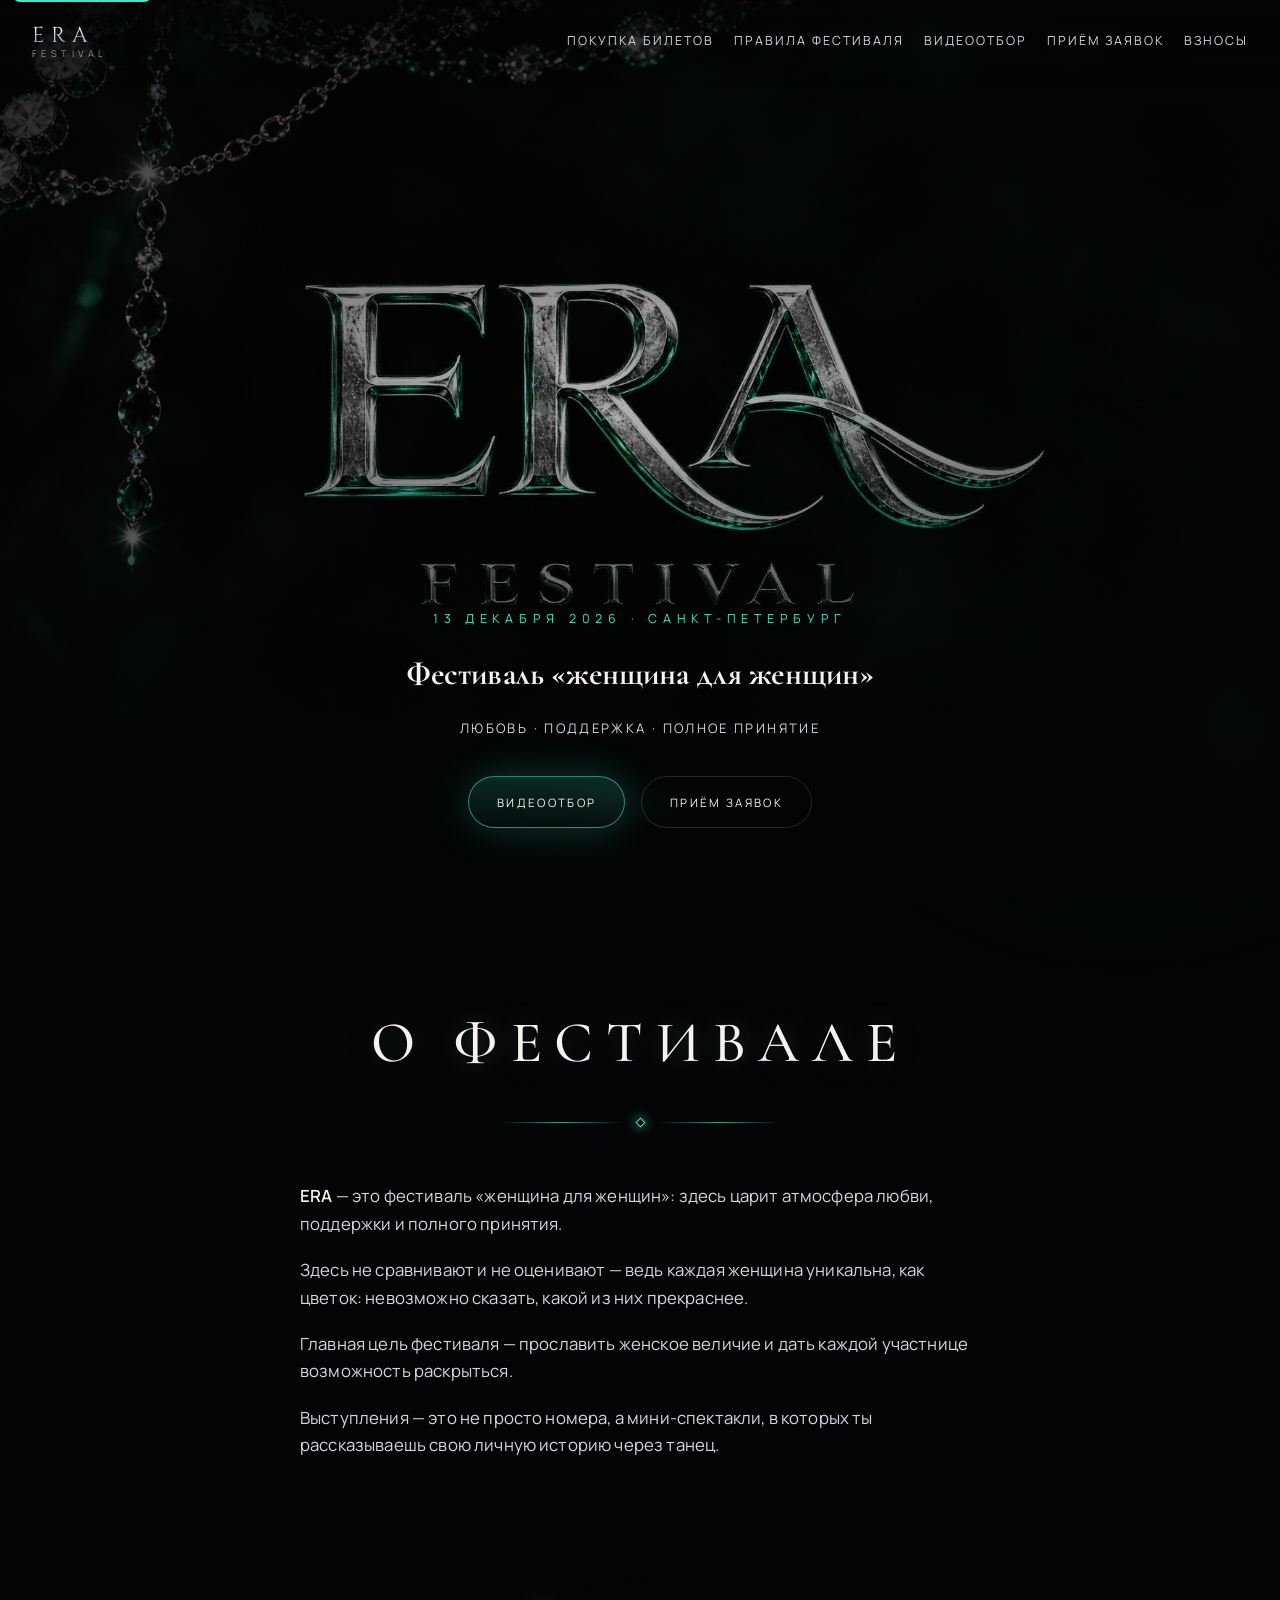
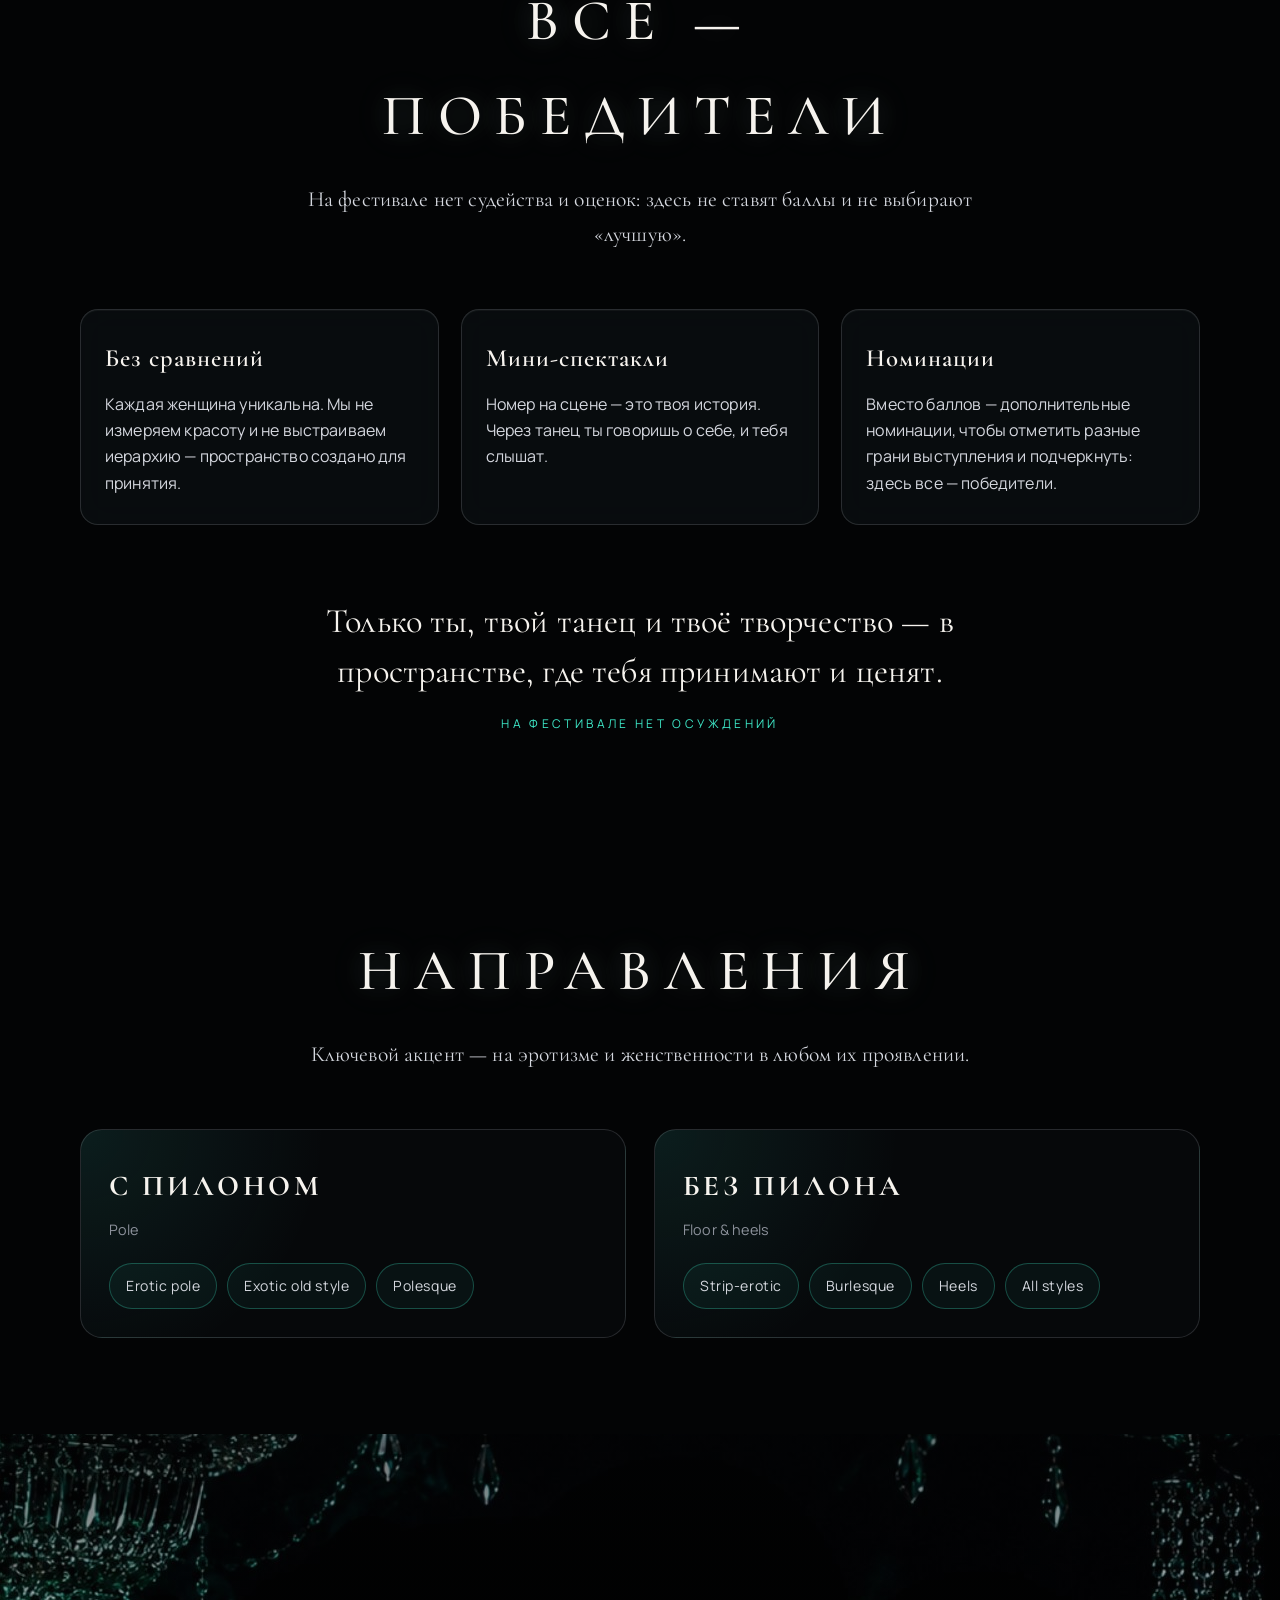
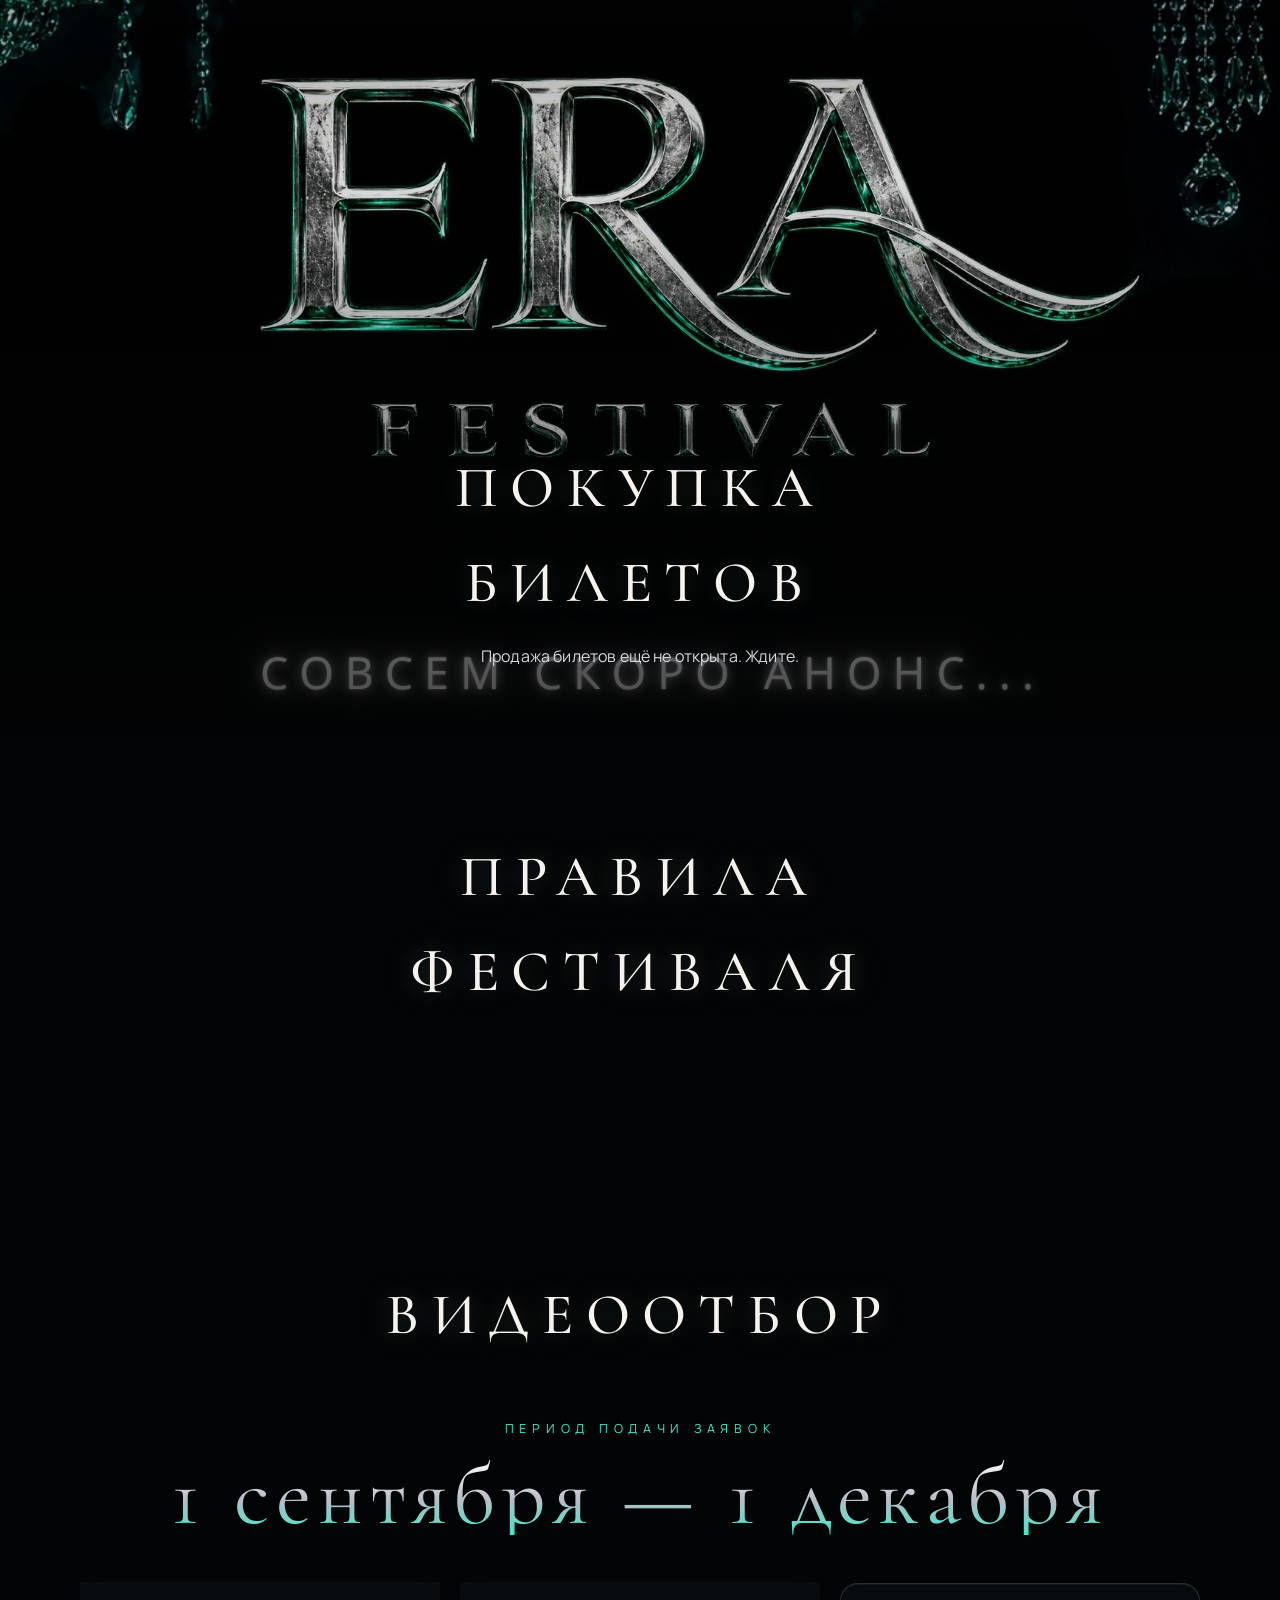
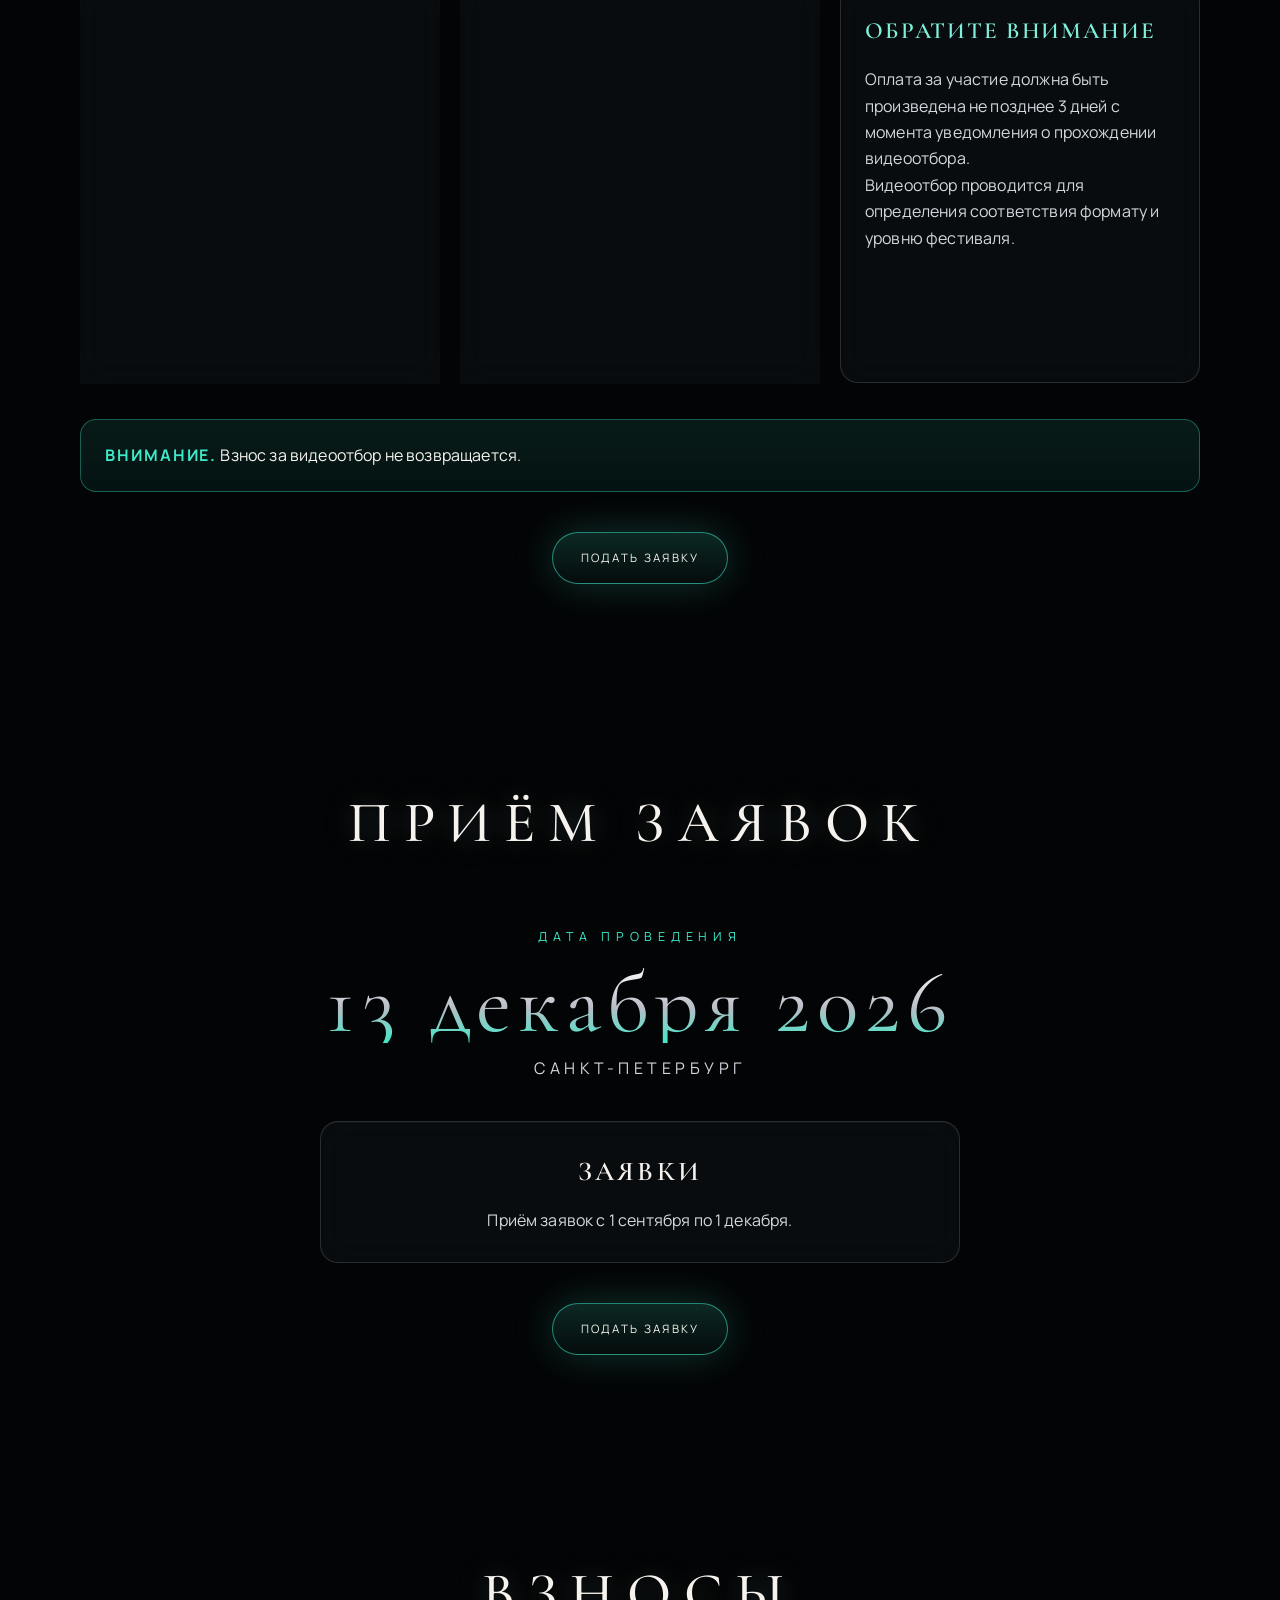
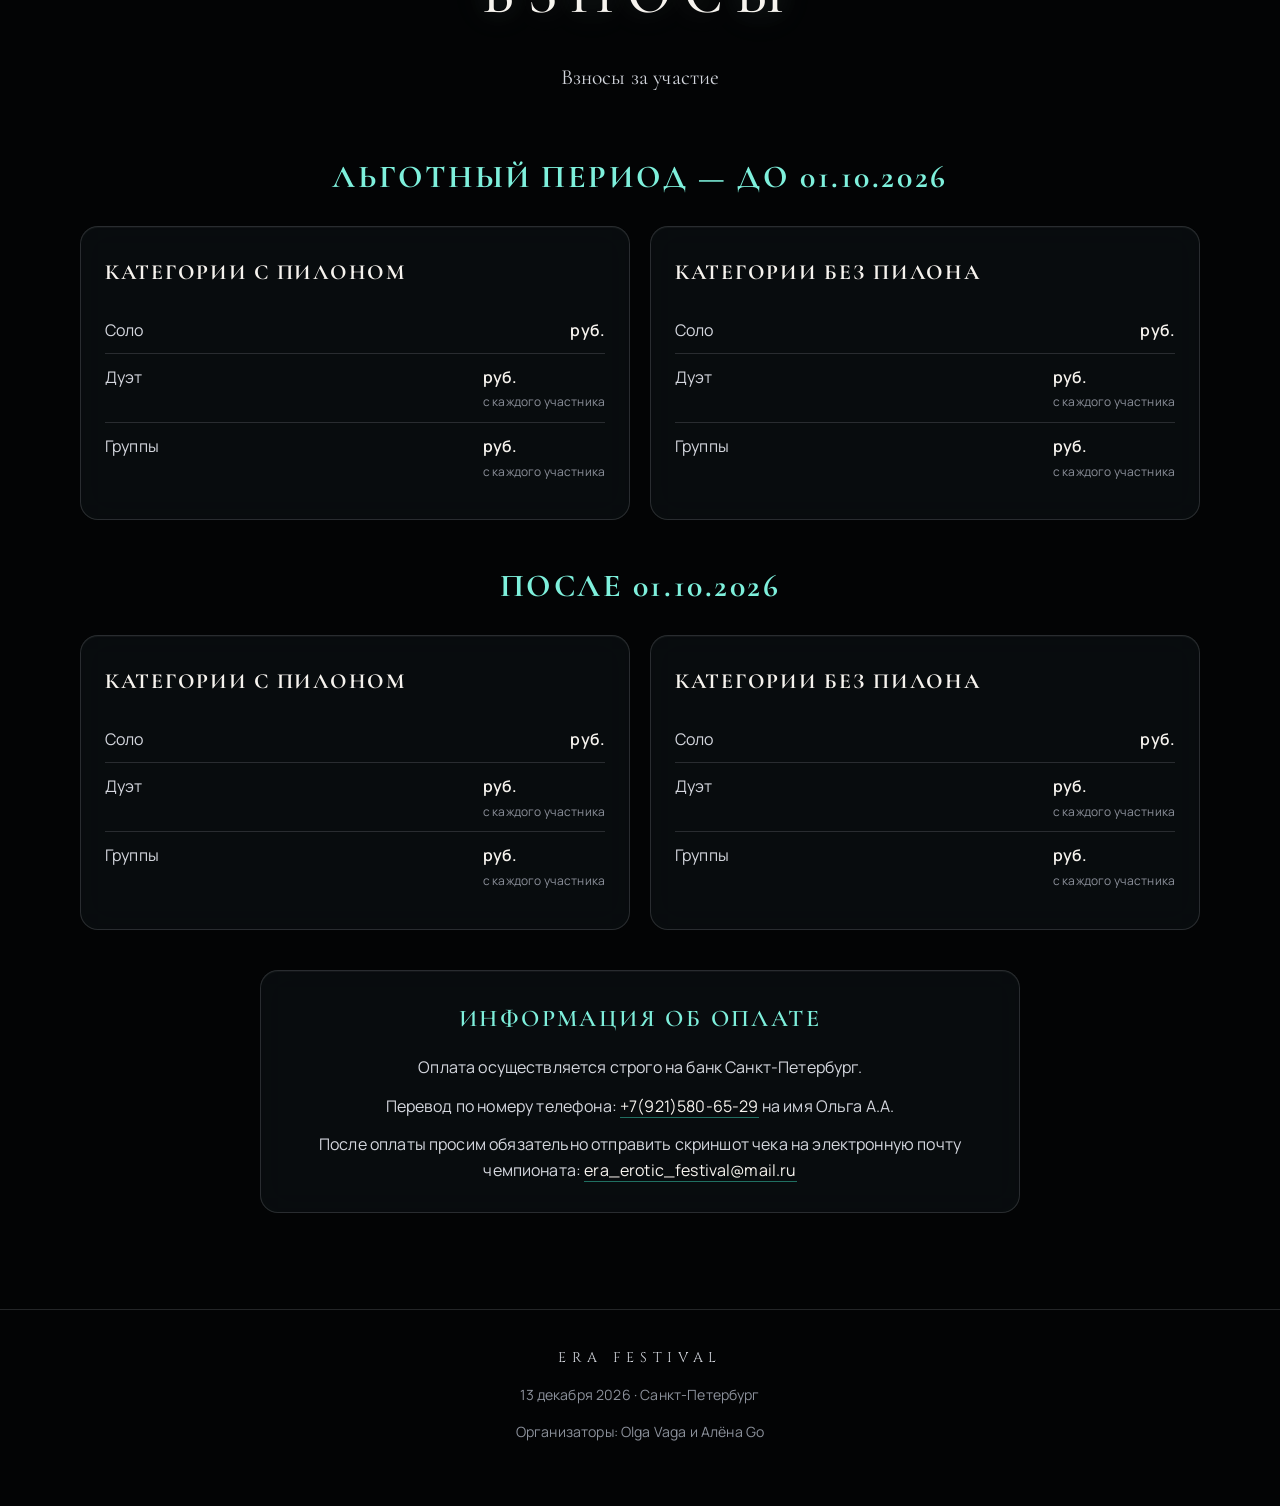
==== index.html @ f557b7a1 "initial commit" ====
<!DOCTYPE html>
<html lang="ru">
<head>
  <meta charset="UTF-8">
  <meta name="viewport" content="width=device-width, initial-scale=1.0">
  <title>ERA Festival — женщина для женщин</title>
  <meta name="description" content="ERA — фестиваль «женщина для женщин»: любовь, поддержка и полное принятие. Санкт-Петербург, 13 декабря 2026.">
  <link rel="icon" href="images/logo.jpg">
  <link rel="preconnect" href="https://fonts.googleapis.com">
  <link rel="preconnect" href="https://fonts.gstatic.com" crossorigin>
  <link href="https://fonts.googleapis.com/css2?family=Cinzel:wght@500;700&family=Cormorant+Garamond:wght@500;600&family=Manrope:wght@400;500;600&display=swap" rel="stylesheet">
  <link rel="stylesheet" href="css/style.css">
</head>
<body>
  <a class="skip-link" href="#content">К содержанию</a>
  <div class="grain" aria-hidden="true"></div>
  <div class="glow-orbs" aria-hidden="true"></div>

  <header class="site-header">
    <a class="logo" href="#top" aria-label="ERA Festival — на главную">
      <span class="logo-era">ERA</span>
      <span class="logo-fest">Festival</span>
    </a>
    <button class="nav-toggle" type="button" aria-expanded="false" aria-label="Открыть меню">
      <span></span>
    </button>
    <nav class="nav" aria-label="Основное меню">
      <a href="#tickets">Покупка билетов</a>
      <a href="#rules">Правила фестиваля</a>
      <a href="#video">Видеоотбор</a>
      <a href="#apply">Приём заявок</a>
      <a href="#fees">Взносы</a>
    </nav>
  </header>

  <main id="content">
    <section class="hero" id="top">
      <div class="hero-media">
        <img src="images/logo-3.jpg" alt="ERA Festival">
      </div>
      <div class="hero-shade"></div>
      <div class="hero-content">
        <p class="kicker reveal">13 декабря 2026 · Санкт-Петербург</p>
        <h1 class="hero-lead reveal delay-1">Фестиваль «женщина для женщин»</h1>
        <p class="hero-meta reveal delay-2">любовь · поддержка · полное принятие</p>
        <div class="hero-actions reveal delay-2">
          <a class="btn" href="#video">Видеоотбор</a>
          <a class="btn btn-ghost" href="#apply">Приём заявок</a>
        </div>
      </div>
    </section>

    <section class="section">
      <div class="wrap">
        <div class="section-head">
          <h2 class="section-title">О фестивале</h2>
          <div class="ornament" aria-hidden="true"><i></i></div>
        </div>
        <div class="prose centered">
          <p><strong>ERA</strong> — это фестиваль «женщина для женщин»: здесь царит атмосфера любви, поддержки и полного принятия.</p>
          <p>Здесь не сравнивают и не оценивают — ведь каждая женщина уникальна, как цветок: невозможно сказать, какой из них прекраснее.</p>
          <p>Главная цель фестиваля — прославить женское величие и дать каждой участнице возможность раскрыться.</p>
          <p>Выступления — это не просто номера, а мини-спектакли, в которых ты рассказываешь свою личную историю через танец.</p>
        </div>
      </div>
    </section>

    <section class="section tight">
      <div class="wrap">
        <div class="section-head">
          <h2 class="section-title">Все — победители</h2>
          <p class="lede">На фестивале нет судейства и оценок: здесь не ставят баллы и не выбирают «лучшую».</p>
        </div>
        <div class="principles">
          <article class="card">
            <h3>Без сравнений</h3>
            <p>Каждая женщина уникальна. Мы не измеряем красоту и не выстраиваем иерархию — пространство создано для принятия.</p>
          </article>
          <article class="card">
            <h3>Мини-спектакли</h3>
            <p>Номер на сцене — это твоя история. Через танец ты говоришь о себе, и тебя слышат.</p>
          </article>
          <article class="card">
            <h3>Номинации</h3>
            <p>Вместо баллов — дополнительные номинации, чтобы отметить разные грани выступления и подчеркнуть: здесь все — победители.</p>
          </article>
        </div>
        <blockquote class="quote">
          Только ты, твой танец и твоё творчество — в пространстве, где тебя принимают и ценят.
          <span>На фестивале нет осуждений</span>
        </blockquote>
      </div>
    </section>

    <section class="section">
      <div class="wrap">
        <div class="section-head">
          <h2 class="section-title">Направления</h2>
          <p class="lede">Ключевой акцент — на эротизме и женственности в любом их проявлении.</p>
        </div>
        <div class="directions">
          <div class="dir-col">
            <h3>С пилоном</h3>
            <p class="hint">Pole</p>
            <div class="chips">
              <span class="chip">Erotic pole</span>
              <span class="chip">Exotic old style</span>
              <span class="chip">Polesque</span>
            </div>
          </div>
          <div class="dir-col">
            <h3>Без пилона</h3>
            <p class="hint">Floor &amp; heels</p>
            <div class="chips">
              <span class="chip">Strip-erotic</span>
              <span class="chip">Burlesque</span>
              <span class="chip">Heels</span>
              <span class="chip">All styles</span>
            </div>
          </div>
        </div>
      </div>
    </section>

    <section class="tickets-screen page-block" id="tickets">
      <div class="tickets-screen__media">
        <img src="images/announce.jpg" alt="Совсем скоро анонс ERA Festival">
      </div>
      <div class="tickets-screen__shade"></div>
      <div class="tickets-screen__content">
        <h2 class="section-title">Покупка билетов</h2>
        <p>Продажа билетов ещё не открыта. Ждите.</p>
      </div>
    </section>

    <section class="section page-block" id="rules">
      <div class="wrap">
        <div class="section-head">
          <h2 class="section-title">Правила фестиваля</h2>
        </div>
      </div>
    </section>

    <section class="section page-block" id="video">
      <div class="wrap">
        <div class="section-head">
          <h2 class="section-title">Видеоотбор</h2>
        </div>

        <div class="event-date spaced">
          <p class="kicker">Период подачи заявок</p>
          <p class="day period">1 сентября — 1 декабря</p>
        </div>

        <div class="info-grid">
          <article class="card info-card">
            <h3>Оплата</h3>
            <div class="pay-line"><span>Участие в видеоотборе</span><b>2000 ₽</b></div>
            <div class="pay-line"><span>Телефон</span><b><a href="tel:+79215806529">+7(921)580-65-29</a></b></div>
            <p class="stack-gap">Банковские реквизиты: <br/> Банк Санкт-Петербург <br/> Система быстрых платежей на имя: Ольга А.А.</p>
          </article>

          <article class="card info-card">
            <h3>Требования к видео</h3>
            <ul>
              <li>Продолжительность не менее 1 минуты</li>
              <li>Видео может быть профессиональным или снятым в студии во время тренировки, хорошего качества (не размытое)</li>
              <li>Видео снято не более 6 месяцев назад</li>
              <li>Результаты видеоотбора будут сообщены в течение 7 дней</li>
            </ul>
          </article>

          <article class="card info-card">
            <h3>Обратите внимание</h3>
            <p>Оплата за участие должна быть произведена не позднее 3 дней с момента уведомления о прохождении видеоотбора.</p>
            <p class="stack-gap">Видеоотбор проводится для определения соответствия формату и уровню фестиваля.</p>
          </article>
        </div>

        <div class="alert">
          <strong>Внимание.</strong>
          Взнос за видеоотбор не возвращается.
        </div>

        <div class="cta-row">
          <button
            class="btn"
            type="button"
            data-soon
            data-soon-title="Подать заявку"
            data-soon-text="Форма заявки на видеоотбор появится позже. Следите за анонсом."
          >
            Подать заявку
          </button>
        </div>
      </div>
    </section>

    <section class="section page-block" id="apply">
      <div class="wrap">
        <div class="section-head">
          <h2 class="section-title">Приём заявок</h2>
        </div>

        <div class="event-date">
          <p class="kicker">Дата проведения</p>
          <p class="day">13 декабря 2026</p>
          <p class="place">Санкт-Петербург</p>
        </div>

        <article class="card apply-card">
          <h3>Заявки</h3>
          <p>Приём заявок с 1 сентября по 1 декабря.</p>
        </article>

        <div class="cta-row">
          <button
            class="btn"
            type="button"
            data-soon
            data-soon-title="Подать заявку"
            data-soon-text="Форма заявки появится позже. Следите за анонсом."
          >
            Подать заявку
          </button>
        </div>
      </div>
    </section>

    <section class="section page-block" id="fees">
      <div class="wrap">
        <div class="section-head">
          <h2 class="section-title">Взносы</h2>
          <p class="lede">Взносы за участие</p>
        </div>

        <div class="fee-period">
          <h3>Льготный период — до 01.10.2026</h3>
          <div class="fees-grid">
            <article class="card">
              <h4>Категории с пилоном</h4>
              <div class="pay-line"><span>Соло</span><b>руб.</b></div>
              <div class="pay-line"><span>Дуэт</span><b>руб. <span>с каждого участника</span></b></div>
              <div class="pay-line"><span>Группы</span><b>руб. <span>с каждого участника</span></b></div>
            </article>
            <article class="card">
              <h4>Категории без пилона</h4>
              <div class="pay-line"><span>Соло</span><b>руб.</b></div>
              <div class="pay-line"><span>Дуэт</span><b>руб. <span>с каждого участника</span></b></div>
              <div class="pay-line"><span>Группы</span><b>руб. <span>с каждого участника</span></b></div>
            </article>
          </div>
        </div>

        <div class="fee-period">
          <h3>После 01.10.2026</h3>
          <div class="fees-grid">
            <article class="card">
              <h4>Категории с пилоном</h4>
              <div class="pay-line"><span>Соло</span><b>руб.</b></div>
              <div class="pay-line"><span>Дуэт</span><b>руб. <span>с каждого участника</span></b></div>
              <div class="pay-line"><span>Группы</span><b>руб. <span>с каждого участника</span></b></div>
            </article>
            <article class="card">
              <h4>Категории без пилона</h4>
              <div class="pay-line"><span>Соло</span><b>руб.</b></div>
              <div class="pay-line"><span>Дуэт</span><b>руб. <span>с каждого участника</span></b></div>
              <div class="pay-line"><span>Группы</span><b>руб. <span>с каждого участника</span></b></div>
            </article>
          </div>
        </div>

        <article class="card pay-info">
          <h3>Информация об оплате</h3>
          <p>Оплата осуществляется строго на банк Санкт-Петербург.</p>
          <p>Перевод по номеру телефона: <a href="tel:+79215806529">+7(921)580-65-29</a> на имя Ольга А.А.</p>
          <p>После оплаты просим обязательно отправить скриншот чека на электронную почту чемпионата: <a href="mailto:era_erotic_festival@mail.ru">era_erotic_festival@mail.ru</a></p>
        </article>
      </div>
    </section>

  <footer class="site-footer">
    <div class="brand">ERA FESTIVAL</div>
    <p>13 декабря 2026 · Санкт-Петербург</p>
    <p>Организаторы: Olga Vaga и Алёна Go</p>
  </footer>

  <script src="js/main.js"></script>
</body>
</html>
---- css/style.css ----
:root {
  --bg: #030405;
  --bg-2: #080a0c;
  --bg-card: rgba(12, 16, 18, 0.72);
  --silver: #d4d7de;
  --silver-dim: #8c919b;
  --white: #f6f3ee;
  --teal: #3ee8c8;
  --teal-soft: #7ef0dc;
  --teal-2: #1aa89a;
  --teal-deep: #052e2c;
  --line: rgba(212, 215, 222, 0.16);
  --glow: 0 0 42px rgba(62, 232, 200, 0.22);
  --font-era: "Cinzel", serif;
  --font-display: "Cormorant Garamond", serif;
  --font-ui: "Manrope", sans-serif;
  --header-h: 84px;
  --radius: 18px;
}

*,
*::before,
*::after {
  box-sizing: border-box;
}

html {
  scroll-behavior: smooth;
  color-scheme: dark;
  scroll-padding-top: calc(var(--header-h) + 12px);
}

html,
body {
  margin: 0;
  min-height: 100%;
  background: var(--bg);
  color: var(--white);
  font-family: var(--font-ui);
  font-size: 16px;
  line-height: 1.65;
  letter-spacing: 0.01em;
}

body {
  overflow-x: hidden;
}

img,
video {
  max-width: 100%;
  display: block;
}

a {
  color: inherit;
  text-decoration: none;
}

button,
.btn {
  font-family: inherit;
}

.skip-link {
  position: absolute;
  left: 12px;
  top: -40px;
  z-index: 100;
  background: var(--teal);
  color: #041210;
  padding: 8px 14px;
  border-radius: 8px;
}

.skip-link:focus {
  top: 12px;
}

.grain,
.glow-orbs {
  pointer-events: none;
  position: fixed;
  inset: 0;
  z-index: 0;
}

.grain {
  opacity: 0.09;
  background-image: url("data:image/svg+xml,%3Csvg xmlns='http://www.w3.org/2000/svg' width='180' height='180'%3E%3Cfilter id='n'%3E%3CfeTurbulence type='fractalNoise' baseFrequency='.85' numOctaves='4' stitchTiles='stitch'/%3E%3C/filter%3E%3Crect width='180' height='180' filter='url(%23n)' opacity='.9'/%3E%3C/svg%3E");
}

.glow-orbs::before,
.glow-orbs::after {
  content: "";
  position: absolute;
  border-radius: 50%;
  filter: blur(80px);
}

.glow-orbs::before {
  width: 42vw;
  height: 42vw;
  top: -10%;
  left: -8%;
  background: rgba(26, 168, 154, 0.16);
}

.glow-orbs::after {
  width: 36vw;
  height: 36vw;
  right: -6%;
  bottom: 8%;
  background: rgba(62, 232, 200, 0.1);
}

.site-header,
main,
.site-footer {
  position: relative;
  z-index: 1;
}

.site-header {
  position: fixed;
  top: 0;
  left: 0;
  right: 0;
  height: var(--header-h);
  display: flex;
  align-items: center;
  justify-content: space-between;
  gap: 24px;
  padding: 0 32px;
  z-index: 20;
  transition: background 0.35s ease, border-color 0.35s ease, backdrop-filter 0.35s ease;
  border-bottom: 1px solid transparent;
  background: linear-gradient(180deg, rgba(3, 4, 5, 0.72), rgba(3, 4, 5, 0));
}

.site-header.is-scrolled {
  background: rgba(3, 4, 5, 0.78);
  backdrop-filter: blur(18px);
  border-bottom-color: var(--line);
}

.logo {
  display: flex;
  flex-direction: column;
  justify-content: center;
  gap: 2px;
  flex-shrink: 0;
  line-height: 1;
}

.logo-era {
  font-family: var(--font-era);
  font-size: 1.35rem;
  letter-spacing: 0.32em;
  background: linear-gradient(180deg, #f5f6f8 18%, #b7bcc4 52%, #3ee8c8 100%);
  -webkit-background-clip: text;
  background-clip: text;
  color: transparent;
}

.logo-fest {
  font-size: 0.58rem;
  letter-spacing: 0.48em;
  text-transform: uppercase;
  color: var(--silver-dim);
}

:focus-visible {
  outline: 1px solid var(--teal);
  outline-offset: 3px;
}

.nav {
  display: flex;
  align-items: center;
  gap: 8px 20px;
}

.nav a {
  position: relative;
  font-size: 0.78rem;
  letter-spacing: 0.16em;
  text-transform: uppercase;
  color: var(--silver);
  padding: 8px 0;
  transition: color 0.2s ease;
}

.nav a::after {
  content: "";
  position: absolute;
  left: 0;
  bottom: 0;
  width: 100%;
  height: 1px;
  background: linear-gradient(90deg, transparent, var(--teal), transparent);
  transform: scaleX(0);
  transition: transform 0.25s ease;
}

.nav a:hover,
.nav a.is-active {
  color: var(--white);
}

.nav a:hover::after,
.nav a.is-active::after {
  transform: scaleX(1);
}

.nav-toggle {
  display: none;
  width: 44px;
  height: 44px;
  border: 1px solid var(--line);
  background: transparent;
  color: var(--white);
  border-radius: 10px;
  cursor: pointer;
}

.nav-toggle span,
.nav-toggle span::before,
.nav-toggle span::after {
  display: block;
  width: 18px;
  height: 1.5px;
  background: var(--silver);
  position: relative;
  margin: 0 auto;
}

.nav-toggle span::before,
.nav-toggle span::after {
  content: "";
  position: absolute;
  left: 0;
}

.nav-toggle span::before {
  top: -6px;
}

.nav-toggle span::after {
  top: 6px;
}

.hero {
  min-height: 100vh;
  display: grid;
  align-items: end;
  justify-items: center;
  padding: calc(var(--header-h) + 32px) 24px 72px;
  position: relative;
  overflow: hidden;
}

.hero-media,
.hero-media video,
.hero-media img {
  position: absolute;
  inset: 0;
  width: 100%;
  height: 100%;
  object-fit: cover;
}

.hero-media video {
  transform: scale(1.06);
}

.hero-shade {
  position: absolute;
  inset: 0;
  background:
    radial-gradient(ellipse at center, rgba(3, 4, 5, 0.12) 0%, rgba(3, 4, 5, 0.45) 58%, rgba(3, 4, 5, 0.88) 100%),
    linear-gradient(180deg, rgba(3, 4, 5, 0.4) 0%, rgba(3, 4, 5, 0.12) 42%, rgba(3, 4, 5, 0.9) 100%);
}

.hero-content {
  position: relative;
  text-align: center;
  max-width: 920px;
}

.kicker {
  font-size: 0.78rem;
  letter-spacing: 0.46em;
  text-transform: uppercase;
  color: var(--teal);
  margin-bottom: 18px;
}

.era-title {
  font-family: var(--font-era);
  font-weight: 700;
  font-size: clamp(4.6rem, 14vw, 9.5rem);
  line-height: 0.86;
  letter-spacing: 0.12em;
  margin: 0;
  background: linear-gradient(180deg, #f7f8fa 10%, #b7bcc4 48%, #3ee8c8 100%);
  -webkit-background-clip: text;
  background-clip: text;
  color: transparent;
  filter: drop-shadow(0 10px 28px rgba(62, 232, 200, 0.2));
}

.era-sub {
  font-family: var(--font-era);
  letter-spacing: 0.72em;
  font-size: clamp(0.85rem, 2vw, 1.15rem);
  margin: 10px 0 28px;
  color: var(--silver);
}

.hero-lead {
  font-family: var(--font-display);
  font-size: clamp(1.35rem, 3vw, 2rem);
  color: var(--white);
  margin: 0 0 18px;
}

.hero-meta {
  color: var(--silver);
  letter-spacing: 0.18em;
  text-transform: uppercase;
  font-size: 0.82rem;
  margin-bottom: 36px;
}

.hero-actions {
  display: flex;
  justify-content: center;
  gap: 16px;
  flex-wrap: wrap;
}

.btn {
  display: inline-flex;
  align-items: center;
  justify-content: center;
  min-height: 52px;
  padding: 0 28px;
  border-radius: 999px;
  border: 1px solid rgba(62, 232, 200, 0.55);
  background: linear-gradient(180deg, rgba(62, 232, 200, 0.16), rgba(62, 232, 200, 0.04));
  color: var(--white);
  letter-spacing: 0.2em;
  text-transform: uppercase;
  font-size: 0.72rem;
  cursor: pointer;
  transition: transform 0.2s ease, box-shadow 0.2s ease, background 0.2s ease;
  box-shadow: var(--glow);
}

.btn:hover {
  transform: translateY(-2px);
  background: linear-gradient(180deg, rgba(62, 232, 200, 0.28), rgba(62, 232, 200, 0.08));
  box-shadow: 0 0 56px rgba(62, 232, 200, 0.35);
}

.btn-ghost {
  background: transparent;
  box-shadow: none;
  border-color: var(--line);
}

.btn-ghost:hover {
  border-color: rgba(62, 232, 200, 0.45);
}

.btn[disabled],
.btn.is-disabled {
  opacity: 0.85;
}

.section {
  padding: 96px 24px;
}

.section.tight {
  padding-top: 0;
}

.wrap {
  width: min(1120px, 100%);
  margin: 0 auto;
}

.section-head {
  text-align: center;
  max-width: 760px;
  margin: 0 auto 56px;
}

.section-head.is-left {
  text-align: left;
  margin: 0 0 28px;
  max-width: none;
}

.section-head.is-left .ornament {
  margin: 18px 0 0;
  justify-content: flex-start;
}

.section-head.is-left .section-title {
  letter-spacing: 0.14em;
}

.section-title {
  font-family: var(--font-display);
  font-weight: 500;
  font-size: clamp(2.2rem, 5vw, 3.6rem);
  letter-spacing: 0.22em;
  text-transform: uppercase;
  margin: 0 0 18px;
  text-shadow: 0 0 28px rgba(255, 255, 255, 0.18), 0 0 48px rgba(62, 232, 200, 0.16);
}

.lede {
  font-family: var(--font-display);
  font-size: 1.35rem;
  color: var(--silver);
  margin: 0;
}

.ornament {
  display: flex;
  align-items: center;
  justify-content: center;
  gap: 14px;
  margin: 28px auto 0;
  width: min(280px, 70%);
}

.ornament::before,
.ornament::after {
  content: "";
  flex: 1;
  height: 1px;
  background: linear-gradient(90deg, transparent, var(--teal), transparent);
  opacity: 0.7;
}

.ornament i {
  width: 7px;
  height: 7px;
  border: 1px solid var(--teal);
  transform: rotate(45deg);
  display: block;
  box-shadow: 0 0 12px var(--teal);
}

.prose {
  font-size: 1.05rem;
  color: var(--silver);
  max-width: 68ch;
}

.prose p {
  margin: 0 0 1.1em;
}

.prose strong {
  color: var(--white);
  font-weight: 600;
}

.split {
  display: grid;
  grid-template-columns: 1.05fr 0.95fr;
  gap: 56px;
  align-items: center;
}

.split img {
  width: 100%;
  border-radius: 24px;
  border: 1px solid var(--line);
  box-shadow: var(--glow), 0 20px 60px rgba(0, 0, 0, 0.45);
}

.principles {
  display: grid;
  grid-template-columns: repeat(3, 1fr);
  gap: 22px;
}

.card {
  background: var(--bg-card);
  border: 1px solid var(--line);
  border-radius: var(--radius);
  padding: 28px 24px;
  backdrop-filter: blur(16px);
  box-shadow: inset 0 1px 0 rgba(255, 255, 255, 0.04);
}

.card h3 {
  font-family: var(--font-display);
  font-size: 1.55rem;
  font-weight: 600;
  letter-spacing: 0.04em;
  margin: 0 0 12px;
}

.card p {
  margin: 0;
  color: var(--silver);
}

.quote {
  margin: 72px auto 0;
  max-width: 820px;
  text-align: center;
  font-family: var(--font-display);
  font-size: clamp(1.5rem, 3vw, 2.15rem);
  line-height: 1.45;
  color: var(--white);
}

.quote span {
  display: block;
  margin-top: 18px;
  font-family: var(--font-ui);
  font-size: 0.75rem;
  letter-spacing: 0.28em;
  text-transform: uppercase;
  color: var(--teal);
}

.page-block {
  scroll-margin-top: calc(var(--header-h) + 12px);
}

.prose.centered {
  margin-inline: auto;
}

.directions {
  display: grid;
  grid-template-columns: 1fr 1fr;
  gap: 28px;
}

.dir-col {
  padding: 32px 28px 28px;
  border-radius: 22px;
  border: 1px solid var(--line);
  background:
    radial-gradient(circle at top left, rgba(62, 232, 200, 0.1), transparent 42%),
    rgba(8, 10, 12, 0.75);
}

.dir-col h3 {
  font-family: var(--font-display);
  font-size: 1.8rem;
  letter-spacing: 0.12em;
  text-transform: uppercase;
  margin: 0 0 8px;
}

.dir-col .hint {
  color: var(--silver-dim);
  font-size: 0.9rem;
  margin: 0 0 22px;
}

.chips {
  display: flex;
  flex-wrap: wrap;
  gap: 10px;
}

.chip {
  border: 1px solid rgba(62, 232, 200, 0.28);
  color: var(--silver);
  border-radius: 999px;
  padding: 10px 16px;
  font-size: 0.88rem;
  letter-spacing: 0.04em;
  background: rgba(62, 232, 200, 0.05);
}

.portals {
  display: grid;
  grid-template-columns: repeat(4, 1fr);
  gap: 18px;
}

.portal {
  display: block;
  border-radius: 16px;
  overflow: hidden;
  border: 1px solid var(--line);
  position: relative;
  transform: translateY(0);
  transition: transform 0.25s ease, box-shadow 0.25s ease, border-color 0.25s ease;
}

.portal img {
  width: 100%;
  height: 180px;
  object-fit: cover;
}

.portal:hover {
  transform: translateY(-6px);
  border-color: rgba(62, 232, 200, 0.5);
  box-shadow: var(--glow);
}

.inner-hero {
  min-height: 36vh;
  display: grid;
  place-items: center;
  text-align: center;
  padding: calc(var(--header-h) + 36px) 24px 40px;
  position: relative;
  overflow: hidden;
  background: #030405 url("../images/head.jpg") center top / cover no-repeat;
}

.inner-hero::before {
  content: "";
  position: absolute;
  inset: 0;
  background:
    radial-gradient(ellipse at 50% 0%, rgba(62, 232, 200, 0.16), transparent 46%),
    linear-gradient(180deg, rgba(3, 4, 5, 0.7) 0%, rgba(3, 4, 5, 0.55) 45%, var(--bg));
}

.inner-hero.is-empty {
  min-height: 88vh;
}

.inner-hero h1 {
  position: relative;
  z-index: 1;
  font-family: var(--font-display);
  font-size: clamp(2.4rem, 6vw, 4.4rem);
  letter-spacing: 0.28em;
  text-transform: uppercase;
  margin: 0;
  text-shadow: 0 0 32px rgba(255, 255, 255, 0.28), 0 0 60px rgba(62, 232, 200, 0.18);
}

.event-date.spaced {
  margin-bottom: 48px;
}

.stack-gap {
  margin-top: 16px;
}

.banner-frame {
  width: min(1080px, 100%);
  margin: 0 auto 48px;
  border-radius: 20px;
  overflow: hidden;
  border: 1px solid var(--line);
  box-shadow: var(--glow);
}

.banner-frame img {
  width: 100%;
  height: auto;
  max-height: 420px;
  object-fit: cover;
}

.info-thumb {
  width: 100%;
  height: 140px;
  object-fit: cover;
  border-radius: 12px;
  margin-bottom: 18px;
}

.apply-card {
  max-width: 640px;
  margin: 0 auto;
  text-align: center;
}

.apply-card h3 {
  font-family: var(--font-display);
  font-size: 1.7rem;
  letter-spacing: 0.12em;
  text-transform: uppercase;
  margin: 0 0 12px;
}

.apply-card p {
  margin: 0;
  color: var(--silver);
}

.event-date .period {
  font-size: clamp(2rem, 5vw, 3.4rem);
}

.fee-period {
  margin-bottom: 40px;
}

.fee-period h3 {
  font-family: var(--font-display);
  font-size: clamp(1.4rem, 3vw, 2rem);
  letter-spacing: 0.08em;
  text-transform: uppercase;
  text-align: center;
  margin: 0 0 22px;
  color: var(--teal-soft);
}

.fees-grid {
  display: grid;
  grid-template-columns: 1fr 1fr;
  gap: 20px;
}

.fees-grid h4 {
  font-family: var(--font-display);
  font-size: 1.35rem;
  letter-spacing: 0.08em;
  text-transform: uppercase;
  margin: 0 0 16px;
}

.pay-line b span {
  display: block;
  font-weight: 400;
  font-size: 0.75rem;
  color: var(--silver-dim);
  margin-top: 2px;
}

.pay-info {
  max-width: 760px;
  margin: 8px auto 0;
  text-align: center;
}

.pay-info h3 {
  font-family: var(--font-display);
  font-size: 1.5rem;
  letter-spacing: 0.1em;
  text-transform: uppercase;
  margin: 0 0 16px;
  color: var(--teal-soft);
}

.pay-info p {
  margin: 0 0 12px;
}

.pay-info p:last-child {
  margin-bottom: 0;
}

.pay-info a {
  color: var(--white);
  border-bottom: 1px solid rgba(62, 232, 200, 0.45);
}

.info-grid {
  display: grid;
  grid-template-columns: repeat(3, 1fr);
  gap: 20px;
}

.info-card h3 {
  font-family: var(--font-display);
  font-size: 1.45rem;
  letter-spacing: 0.08em;
  text-transform: uppercase;
  margin: 0 0 16px;
  color: var(--teal-soft);
}

.info-card ul,
.info-card p {
  margin: 0;
  color: var(--silver);
}

.info-card ul {
  padding-left: 18px;
}

.info-card li + li {
  margin-top: 8px;
}

.pay-line {
  display: flex;
  justify-content: space-between;
  align-items: baseline;
  gap: 12px;
  flex-wrap: wrap;
  padding: 10px 0;
  border-bottom: 1px solid var(--line);
  color: var(--silver);
}

.pay-line:last-child {
  border-bottom: 0;
}

.pay-line b {
  color: var(--white);
  font-weight: 600;
}

.alert {
  margin-top: 36px;
  padding: 22px 24px;
  border-radius: 16px;
  border: 1px solid rgba(62, 232, 200, 0.35);
  background: linear-gradient(180deg, rgba(62, 232, 200, 0.1), rgba(5, 46, 44, 0.35));
  color: var(--white);
}

.alert strong {
  letter-spacing: 0.12em;
  text-transform: uppercase;
  color: var(--teal);
}

.cta-row {
  margin-top: 40px;
  display: flex;
  justify-content: center;
}

.tickets-screen {
  position: relative;
  min-height: 100vh;
  display: grid;
  align-items: end;
  justify-items: center;
  overflow: hidden;
  padding: calc(var(--header-h) + 24px) 24px 64px;
}

.tickets-screen__media,
.tickets-screen__media img {
  position: absolute;
  inset: 0;
  width: 100%;
  height: 100%;
  object-fit: cover;
}

.tickets-screen__shade {
  position: absolute;
  inset: 0;
  background:
    linear-gradient(180deg, rgba(3, 4, 5, 0.55) 0%, rgba(3, 4, 5, 0.12) 38%, rgba(3, 4, 5, 0.72) 100%);
}

.tickets-screen__content {
  position: relative;
  z-index: 1;
  text-align: center;
  max-width: 720px;
}

.tickets-screen__content .section-title {
  margin-bottom: 12px;
}

.tickets-screen__content p {
  margin: 0;
  color: var(--silver);
}

.empty-state {
  min-height: 28vh;
  display: grid;
  place-items: center;
  text-align: center;
  color: var(--silver-dim);
  border: 1px dashed var(--line);
  border-radius: 22px;
  padding: 64px 24px;
}

.event-date {
  text-align: center;
  margin-bottom: 40px;
}

.event-date .day {
  font-family: var(--font-display);
  font-size: clamp(3rem, 8vw, 5.4rem);
  line-height: 0.9;
  letter-spacing: 0.08em;
  margin: 0;
  background: linear-gradient(180deg, #fff, #b8bdc6 55%, var(--teal));
  -webkit-background-clip: text;
  background-clip: text;
  color: transparent;
}

.event-date .place {
  margin-top: 12px;
  letter-spacing: 0.28em;
  text-transform: uppercase;
  color: var(--silver);
}

.site-footer {
  border-top: 1px solid var(--line);
  padding: 36px 24px 48px;
  text-align: center;
  color: var(--silver-dim);
  font-size: 0.88rem;
}

.site-footer .brand {
  font-family: var(--font-era);
  letter-spacing: 0.4em;
  color: var(--silver);
  margin-bottom: 8px;
}

dialog.modal {
  border: 1px solid rgba(62, 232, 200, 0.35);
  border-radius: 22px;
  padding: 0;
  background: #0b0e10;
  color: var(--white);
  width: min(440px, calc(100% - 32px));
  box-shadow: var(--glow);
}

dialog.modal::backdrop {
  background: rgba(0, 0, 0, 0.72);
}

.modal-inner {
  padding: 36px 28px 28px;
  text-align: center;
}

.modal-inner h2 {
  font-family: var(--font-display);
  letter-spacing: 0.18em;
  text-transform: uppercase;
  margin: 0 0 10px;
}

.modal-inner p {
  color: var(--silver);
  margin: 0 0 24px;
}

.reveal {
  opacity: 0;
  transform: translateY(18px);
  animation: rise 0.9s ease forwards;
}

.delay-1 { animation-delay: 0.12s; }
.delay-2 { animation-delay: 0.24s; }
.delay-3 { animation-delay: 0.36s; }

@keyframes rise {
  to {
    opacity: 1;
    transform: none;
  }
}

@media (max-width: 980px) {
  .principles,
  .directions,
  .portals,
  .info-grid,
  .fees-grid,
  .split {
    grid-template-columns: 1fr;
  }

  .portals {
    grid-template-columns: 1fr 1fr;
  }

  .nav-toggle {
    display: grid;
    place-items: center;
  }

  .nav {
    position: fixed;
    inset: var(--header-h) 16px auto;
    display: none;
    flex-direction: column;
    align-items: stretch;
    padding: 16px;
    background: rgba(6, 8, 10, 0.96);
    border: 1px solid var(--line);
    border-radius: 16px;
    gap: 4px;
  }

  .nav.is-open {
    display: flex;
  }

  .nav a {
    padding: 12px 8px;
  }

  .site-header {
    padding: 0 16px;
  }

  .logo-era {
    font-size: 1.15rem;
  }
}

@media (max-width: 640px) {
  .portals {
    grid-template-columns: 1fr;
  }

  .era-sub {
    letter-spacing: 0.4em;
  }

  .section {
    padding: 72px 16px;
  }

  .inner-hero h1 {
    letter-spacing: 0.14em;
  }
}

@media (prefers-reduced-motion: reduce) {
  html { scroll-behavior: auto; }
  .reveal,
  .hero-media video {
    animation: none;
    transform: none;
    opacity: 1;
  }
}
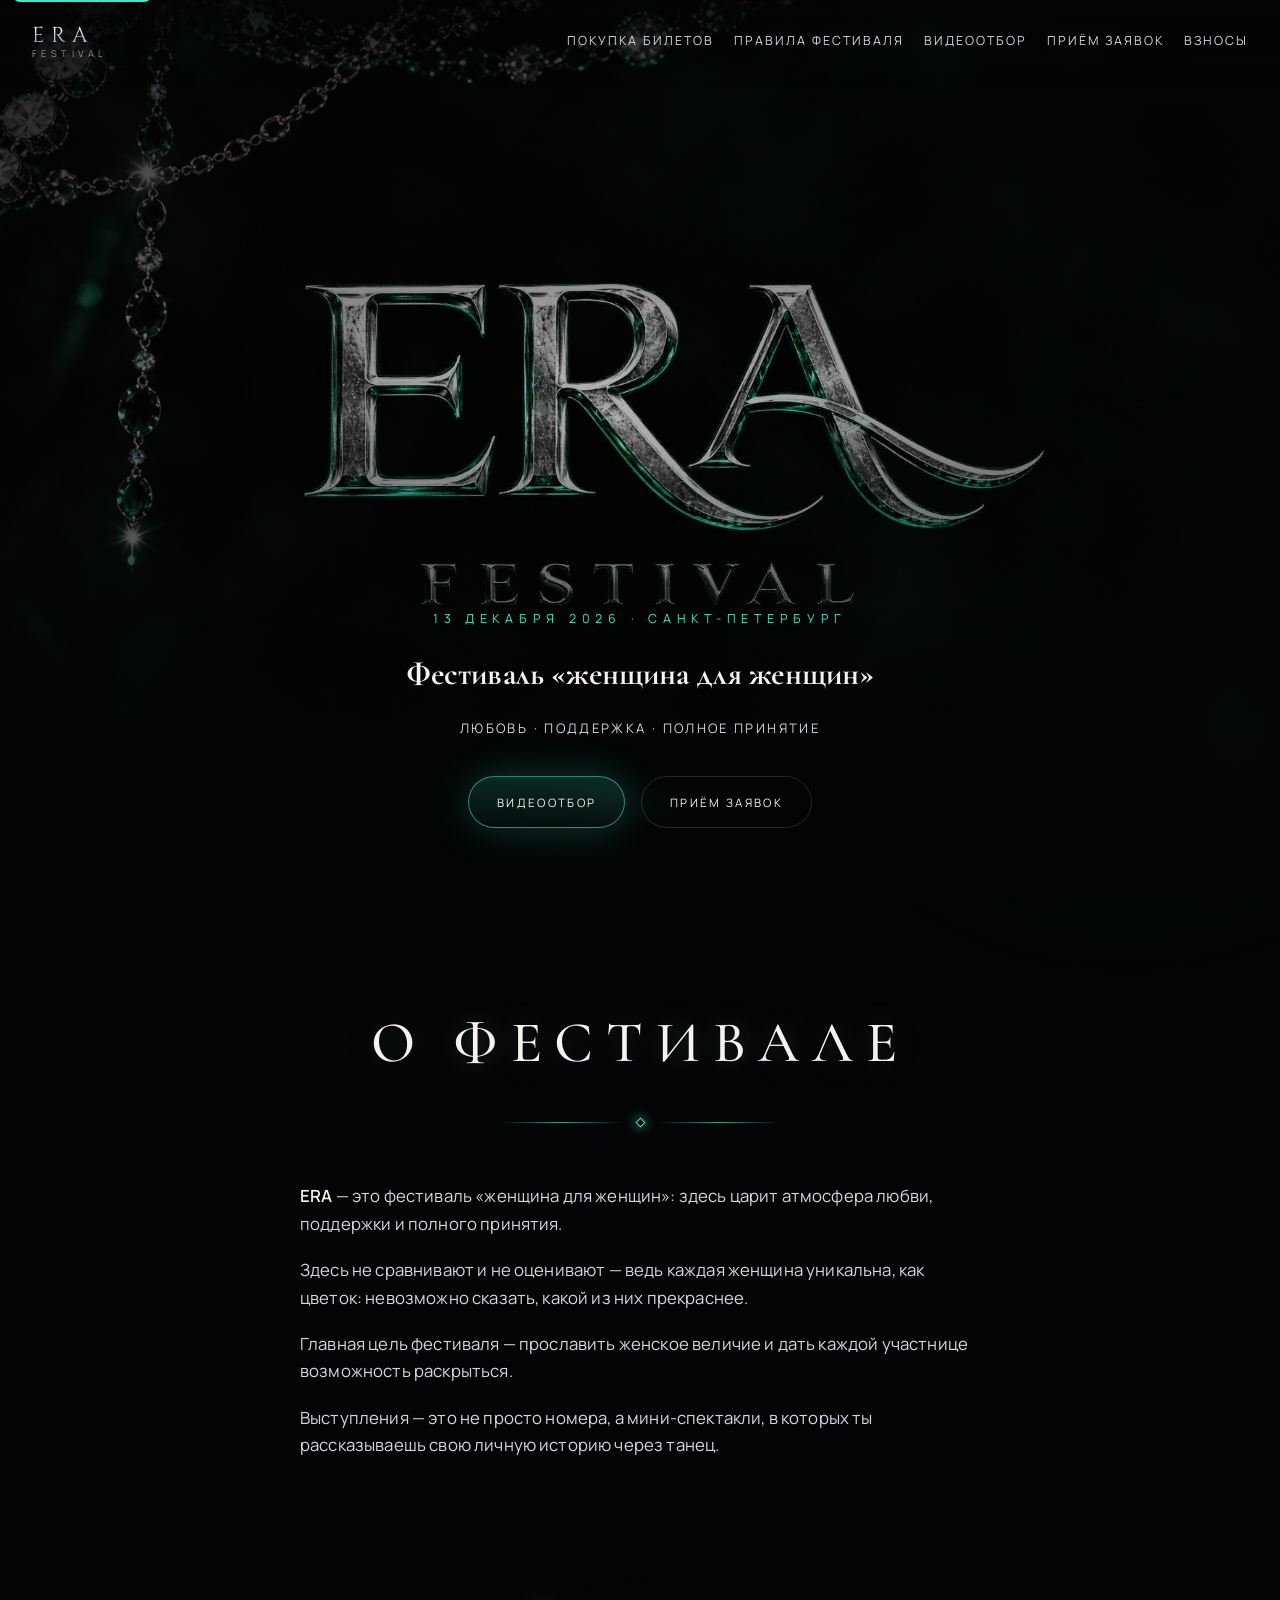
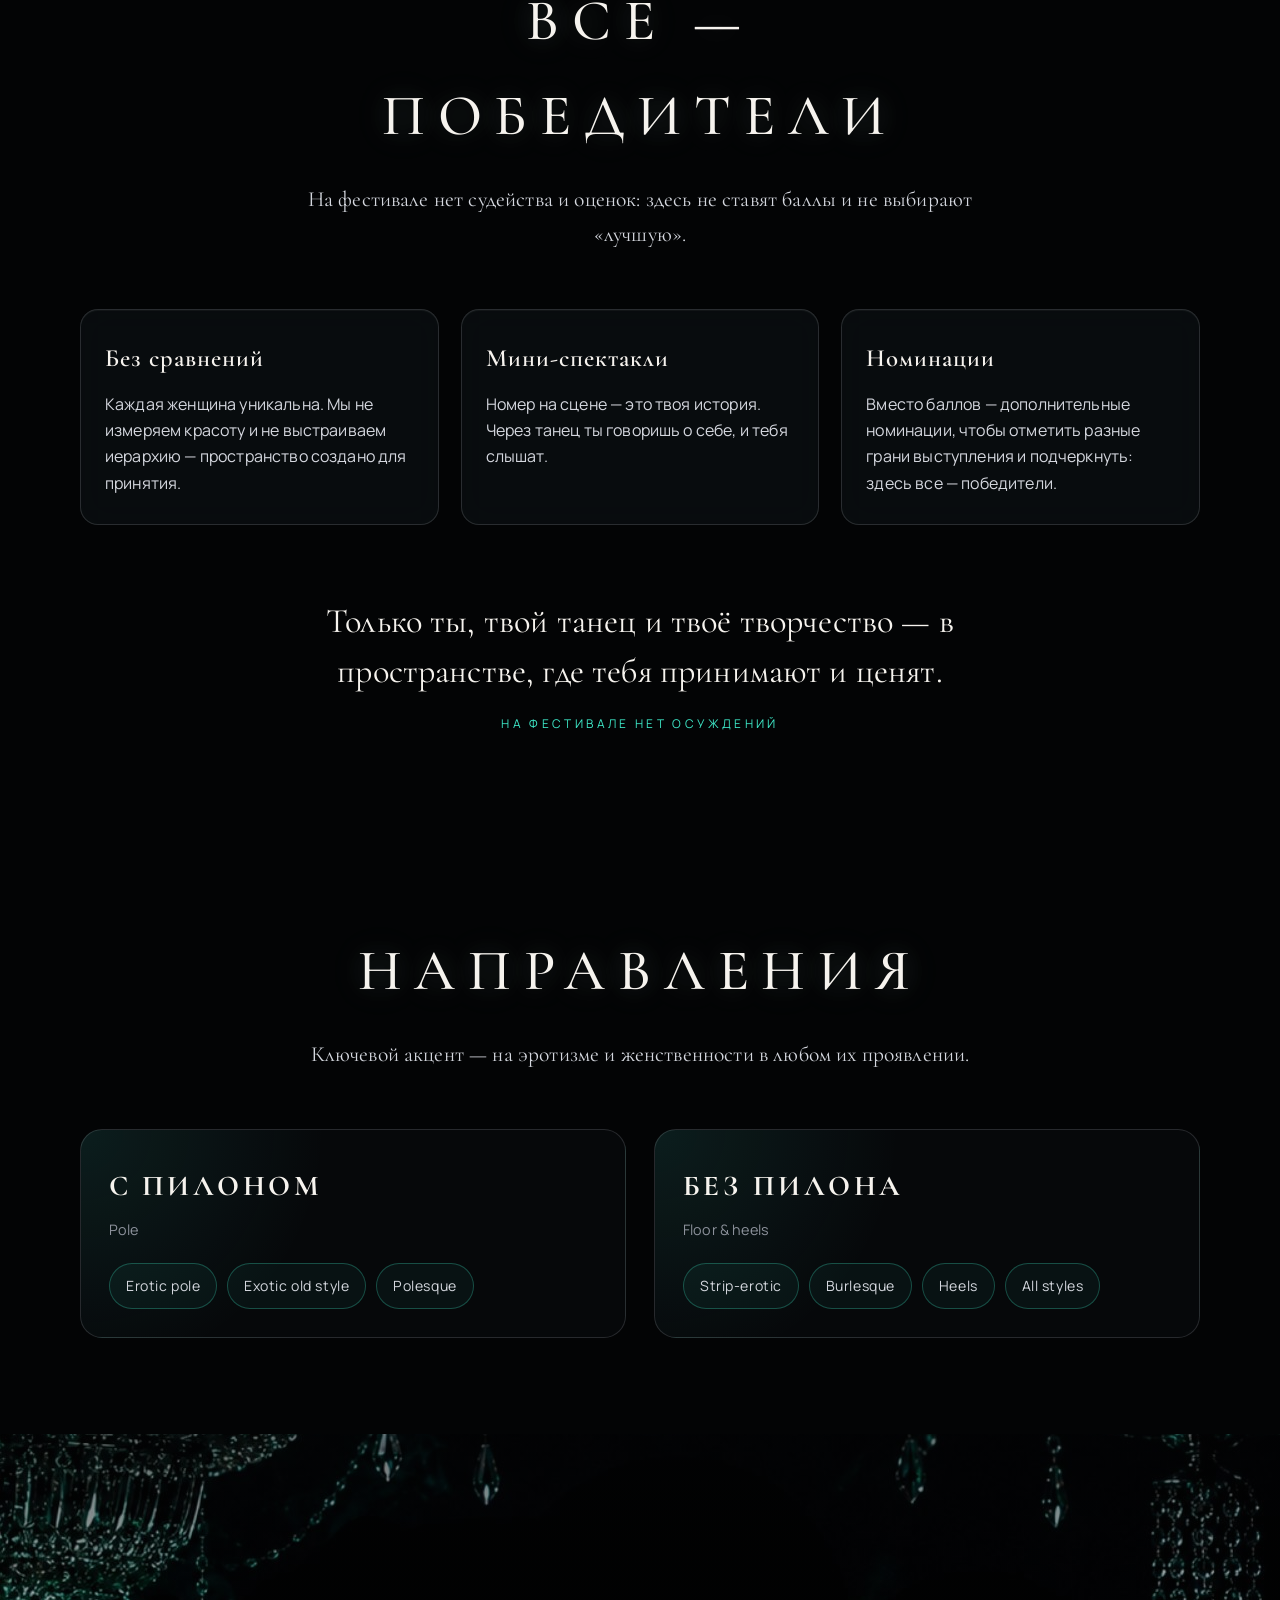
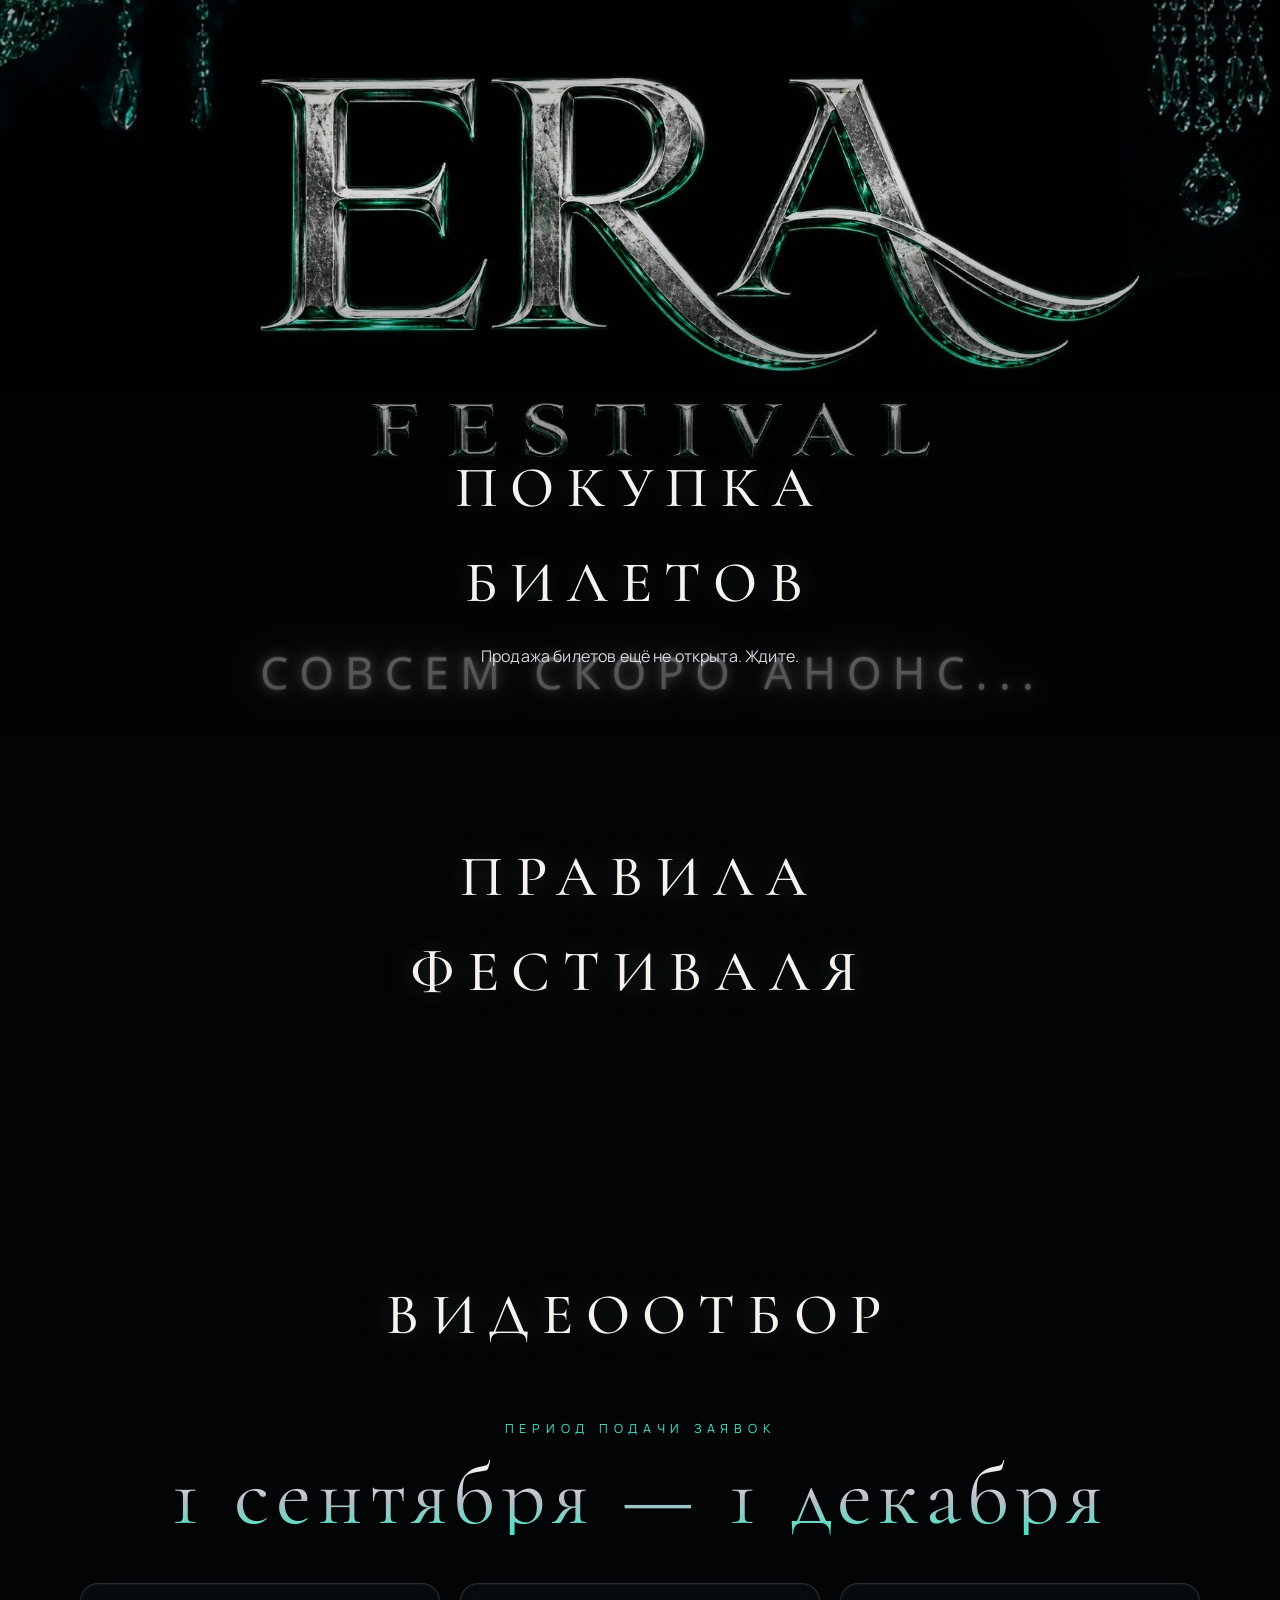
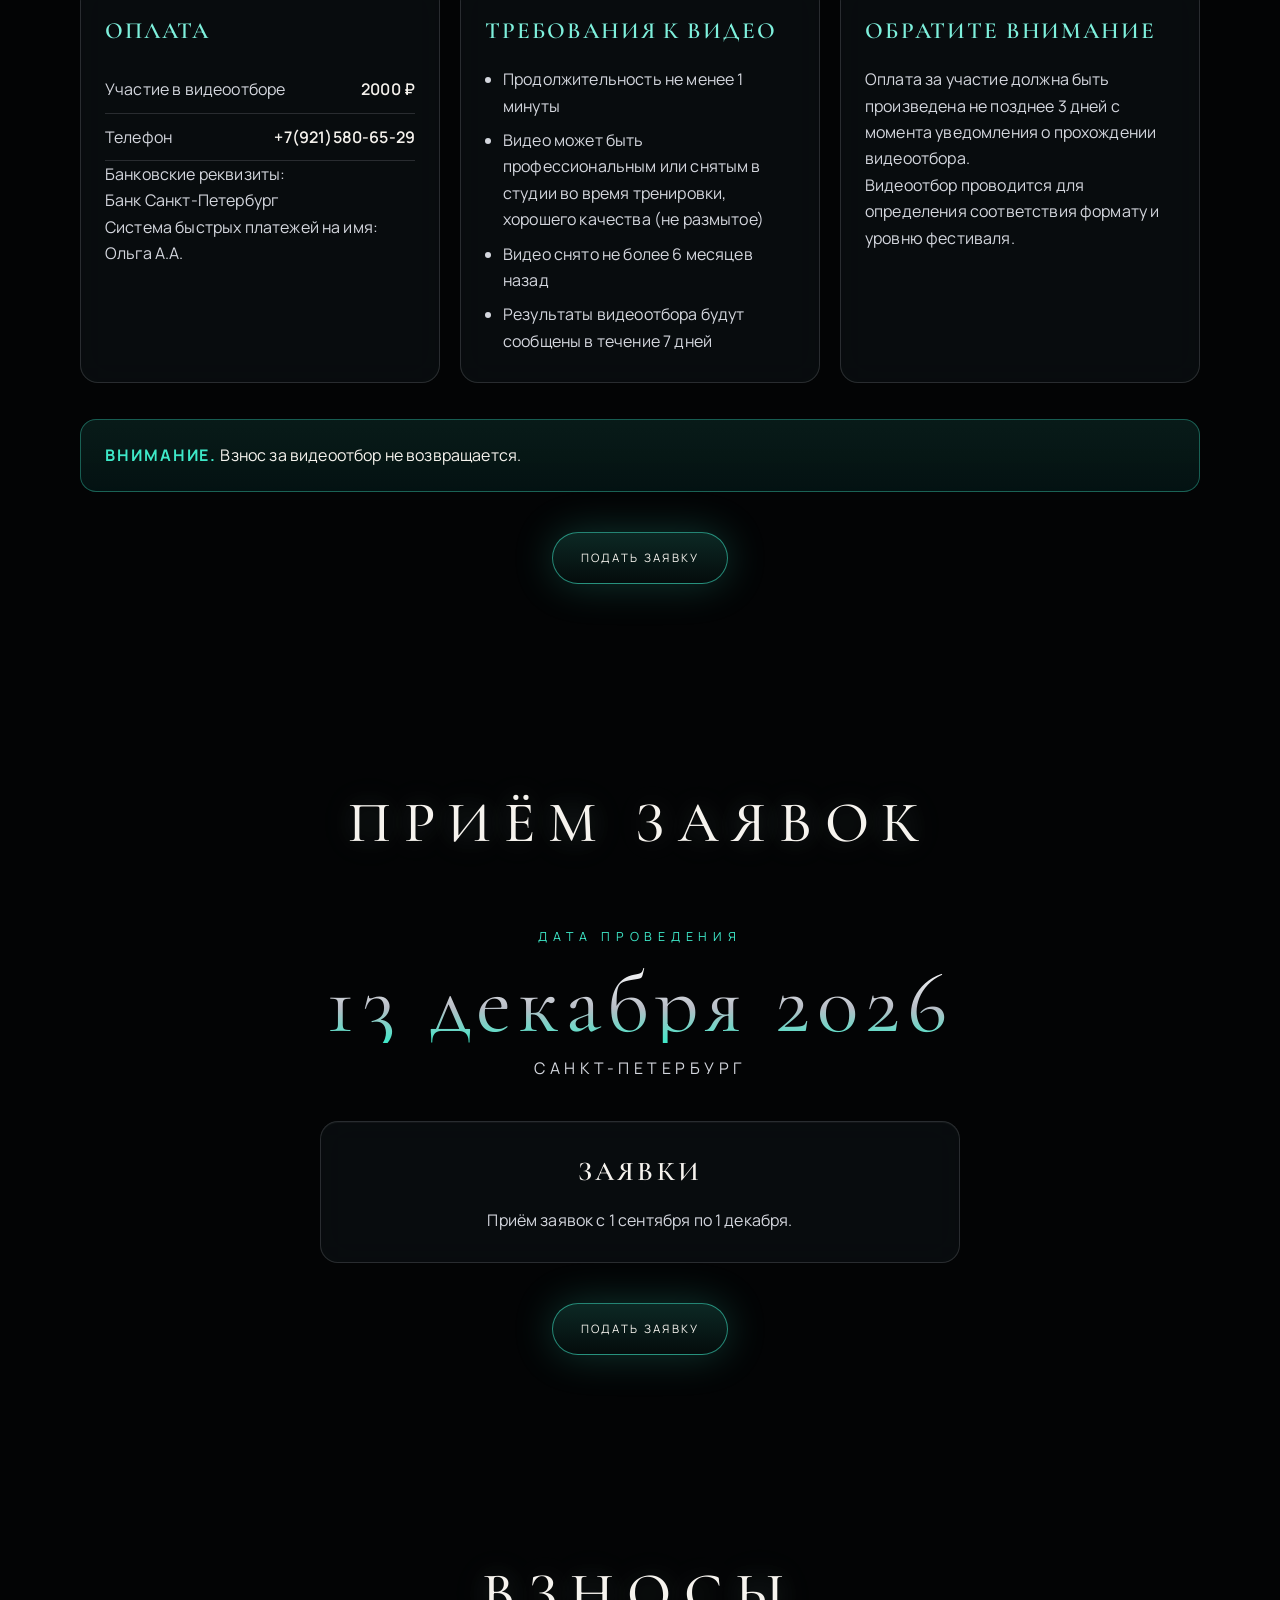
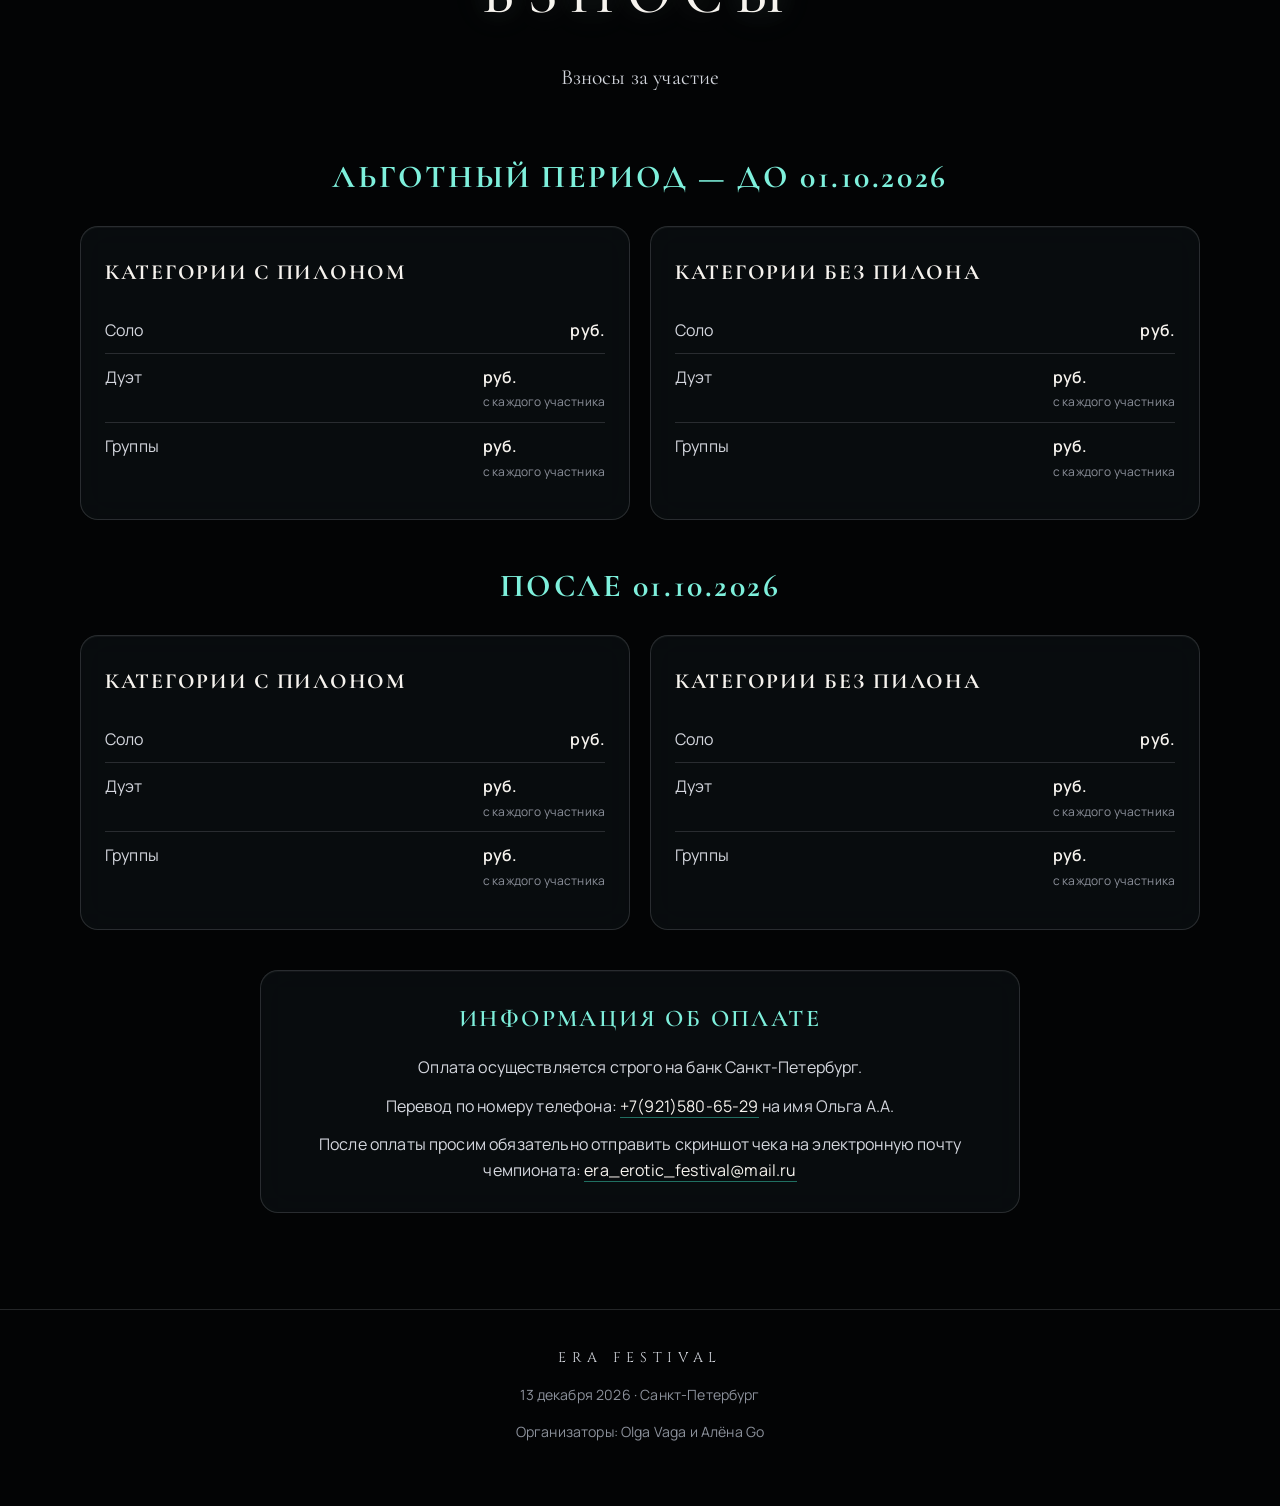
==== commit 6c6c0f5f: "added application form" ====
--- a/index.html
+++ b/index.html
@@ -183,13 +183,7 @@
         </div>
 
         <div class="cta-row">
-          <button
-            class="btn"
-            type="button"
-            data-soon
-            data-soon-title="Подать заявку"
-            data-soon-text="Форма заявки на видеоотбор появится позже. Следите за анонсом."
-          >
+          <button class="btn" type="button" data-apply>
             Подать заявку
           </button>
         </div>
@@ -214,13 +208,7 @@
         </article>
 
         <div class="cta-row">
-          <button
-            class="btn"
-            type="button"
-            data-soon
-            data-soon-title="Подать заявку"
-            data-soon-text="Форма заявки появится позже. Следите за анонсом."
-          >
+          <button class="btn" type="button" data-apply>
             Подать заявку
           </button>
         </div>
@@ -278,6 +266,107 @@
         </article>
       </div>
     </section>
+  </main>
+
+  <dialog class="modal apply-modal" id="apply-form" aria-labelledby="apply-form-title">
+    <form class="apply-form" novalidate>
+      <h2 id="apply-form-title">Подать заявку</h2>
+      <p class="form-lead">Заполните поля для видеоотбора. Чек об оплате прикрепите файлом jpg, png или pdf.</p>
+
+      <label>
+        <span>Ф.И.О. *</span>
+        <input type="text" name="name" autocomplete="name" required>
+      </label>
+
+      <label>
+        <span>Город *</span>
+        <input type="text" name="city" autocomplete="address-level2" required>
+      </label>
+
+      <label>
+        <span>Дата рождения *</span>
+        <input type="date" name="dateOfBirth" autocomplete="bday" required>
+      </label>
+
+      <label>
+        <span>Категория *</span>
+        <select name="category" required>
+          <option value="" disabled selected>Выберите категорию</option>
+          <optgroup label="С пилоном">
+            <option>Erotic pole</option>
+            <option>Exotic old style</option>
+            <option>Polesque</option>
+          </optgroup>
+          <optgroup label="Без пилона">
+            <option>Strip-erotic</option>
+            <option>Burlesque</option>
+            <option>Heels</option>
+            <option>All styles</option>
+          </optgroup>
+        </select>
+      </label>
+
+      <label>
+        <span>Ссылка на видео *</span>
+        <input type="url" name="videoLink" placeholder="https://..." required>
+      </label>
+
+      <label>
+        <span>Танцевальный стаж *</span>
+        <input type="text" name="experience" placeholder="Например: 3 года" required>
+      </label>
+
+      <label>
+        <span>Уровень *</span>
+        <select name="level" required>
+          <option value="" disabled selected>Выберите уровень</option>
+          <option>Начинающий</option>
+          <option>Любитель</option>
+          <option>Полупрофессионал</option>
+          <option>Профессионал</option>
+          <option>Старс</option>
+        </select>
+      </label>
+
+      <label>
+        <span>Контактный телефон *</span>
+        <input type="tel" name="phone" autocomplete="tel" placeholder="+7 (921) 000-00-00" required>
+      </label>
+
+      <div class="form-row">
+        <label>
+          <span>Ссылка ВКонтакте</span>
+          <input type="text" name="vkLink" placeholder="https://vk.com/...">
+        </label>
+        <label>
+          <span>Ссылка в Telegram</span>
+          <input type="text" name="tgLink" placeholder="https://t.me/... или @username">
+        </label>
+      </div>
+      <p class="form-hint">Нужна хотя бы одна ссылка: ВКонтакте или Telegram.</p>
+
+      <label class="file-field">
+        <span>Чек об оплате видеоотбора *</span>
+        <input type="file" name="receipt" accept="image/jpeg,image/png,.jpg,.jpeg,.png,.pdf,application/pdf" required>
+        <span class="file-drop">Нажмите, чтобы выбрать jpg, png или pdf</span>
+      </label>
+      <div class="file-progress" data-file-progress hidden>
+        <span class="file-spinner" aria-hidden="true"></span>
+        <div class="file-progress__track">
+          <div class="file-progress__bar" data-file-bar></div>
+        </div>
+        <p class="file-progress__label" data-file-label>0%</p>
+      </div>
+
+      <p class="form-error" data-form-error hidden></p>
+      <p class="form-ok" data-form-ok hidden>Заявка отправлена. Мы свяжемся с вами после проверки.</p>
+
+      <div class="form-actions">
+        <button class="btn" type="submit" data-submit>Отправить</button>
+        <button class="btn btn-ghost" type="button" data-close>Закрыть</button>
+      </div>
+    </form>
+  </dialog>
 
   <footer class="site-footer">
     <div class="brand">ERA FESTIVAL</div>
@@ -285,6 +374,7 @@
     <p>Организаторы: Olga Vaga и Алёна Go</p>
   </footer>
 
+  <script src="js/config.js"></script>
   <script src="js/main.js"></script>
 </body>
 </html>
--- a/css/style.css
+++ b/css/style.css
@@ -27,7 +27,8 @@
 html {
   scroll-behavior: smooth;
   color-scheme: dark;
-  scroll-padding-top: calc(var(--header-h) + 12px);
+  scroll-padding-top: var(--header-h);
+  overflow-x: clip;
 }
 
 html,
@@ -43,7 +44,7 @@
 }
 
 body {
-  overflow-x: hidden;
+  overflow-x: clip;
 }
 
 img,
@@ -534,10 +535,6 @@
   color: var(--teal);
 }
 
-.page-block {
-  scroll-margin-top: calc(var(--header-h) + 12px);
-}
-
 .prose.centered {
   margin-inline: auto;
 }
@@ -941,6 +938,12 @@
   box-shadow: var(--glow);
 }
 
+dialog.apply-modal {
+  width: min(560px, calc(100% - 24px));
+  max-height: min(92vh, 900px);
+  overflow: auto;
+}
+
 dialog.modal::backdrop {
   background: rgba(0, 0, 0, 0.72);
 }
@@ -960,6 +963,181 @@
 .modal-inner p {
   color: var(--silver);
   margin: 0 0 24px;
+}
+
+.apply-form {
+  padding: 28px 24px 24px;
+  text-align: left;
+}
+
+.apply-form h2 {
+  font-family: var(--font-display);
+  letter-spacing: 0.16em;
+  text-transform: uppercase;
+  text-align: center;
+  margin: 0 0 10px;
+}
+
+.form-lead,
+.form-hint {
+  color: var(--silver-dim);
+  font-size: 0.9rem;
+  margin: 0 0 20px;
+}
+
+.form-hint {
+  margin: -8px 0 18px;
+}
+
+.apply-form label {
+  display: block;
+  margin-bottom: 14px;
+}
+
+.apply-form label span {
+  display: block;
+  margin-bottom: 6px;
+  font-size: 0.78rem;
+  letter-spacing: 0.08em;
+  text-transform: uppercase;
+  color: var(--silver);
+}
+
+.apply-form input,
+.apply-form select {
+  width: 100%;
+  min-height: 46px;
+  padding: 10px 12px;
+  border-radius: 12px;
+  border: 1px solid var(--line);
+  background: rgba(8, 10, 12, 0.9);
+  color: var(--white);
+  font-family: inherit;
+  font-size: 1rem;
+}
+
+.apply-form input:focus,
+.apply-form select:focus {
+  outline: 1px solid var(--teal);
+  border-color: rgba(62, 232, 200, 0.55);
+}
+
+.form-row {
+  display: grid;
+  grid-template-columns: 1fr 1fr;
+  gap: 12px;
+}
+
+.file-field {
+  position: relative;
+}
+
+.file-field input[type="file"] {
+  position: absolute;
+  inset: 0;
+  opacity: 0;
+  cursor: pointer;
+}
+
+.file-drop {
+  display: grid;
+  place-items: center;
+  min-height: 72px;
+  padding: 12px;
+  border: 1px dashed rgba(62, 232, 200, 0.35);
+  border-radius: 12px;
+  color: var(--silver);
+  text-align: center;
+  text-transform: none;
+  letter-spacing: 0;
+  font-size: 0.92rem !important;
+}
+
+.file-progress {
+  display: flex;
+  align-items: center;
+  gap: 12px;
+  margin: -6px 0 18px;
+}
+
+.file-progress[hidden] {
+  display: none;
+}
+
+.file-spinner {
+  width: 18px;
+  height: 18px;
+  flex-shrink: 0;
+  border: 2px solid rgba(62, 232, 200, 0.2);
+  border-top-color: var(--teal);
+  border-radius: 50%;
+  animation: spin 0.8s linear infinite;
+}
+
+.file-progress.is-ready .file-spinner {
+  animation: none;
+  border-color: var(--teal);
+  background: var(--teal);
+}
+
+.file-progress.is-error .file-spinner {
+  animation: none;
+  border-color: #ffb4b4;
+}
+
+.file-progress__track {
+  flex: 1;
+  height: 6px;
+  border-radius: 99px;
+  background: rgba(255, 255, 255, 0.08);
+  overflow: hidden;
+}
+
+.file-progress__bar {
+  width: 0;
+  height: 100%;
+  border-radius: 99px;
+  background: linear-gradient(90deg, var(--teal-2), var(--teal));
+  transition: width 0.2s ease;
+}
+
+.file-progress__label {
+  margin: 0;
+  min-width: 3.2em;
+  font-size: 0.82rem;
+  color: var(--silver);
+  text-align: right;
+}
+
+@keyframes spin {
+  to { transform: rotate(360deg); }
+}
+
+.form-error {
+  color: #ffb4b4;
+  margin: 0 0 12px;
+}
+
+.form-ok {
+  color: var(--teal-soft);
+  margin: 0 0 12px;
+}
+
+.form-actions {
+  display: flex;
+  flex-wrap: wrap;
+  gap: 12px;
+  justify-content: center;
+  margin-top: 8px;
+}
+
+.form-actions .btn[disabled] {
+  opacity: 0.55;
+  pointer-events: none;
+}
+
+.form-actions .btn[hidden] {
+  display: none !important;
 }
 
 .reveal {
@@ -1026,6 +1204,74 @@
   .logo-era {
     font-size: 1.15rem;
   }
+
+  .hero {
+    min-height: 0;
+    display: flex;
+    flex-direction: column;
+    align-items: stretch;
+    justify-content: flex-start;
+    padding: calc(var(--header-h) + 8px) 0 36px;
+    overflow: visible;
+  }
+
+  .hero-media,
+  .hero-media video,
+  .hero-media img {
+    position: relative;
+    inset: auto;
+    width: 100%;
+    height: auto;
+    max-height: none;
+    object-fit: contain;
+  }
+
+  .hero-shade {
+    display: none;
+  }
+
+  .hero-content {
+    padding: 4px 20px 0;
+  }
+
+  .kicker {
+    letter-spacing: 0.12em;
+  }
+
+  .hero-meta {
+    letter-spacing: 0.08em;
+  }
+
+  .tickets-screen {
+    min-height: 0;
+    display: flex;
+    flex-direction: column;
+    align-items: stretch;
+    justify-content: flex-start;
+    padding: calc(var(--header-h) + 8px) 0 40px;
+    overflow: visible;
+  }
+
+  .tickets-screen__media,
+  .tickets-screen__media img {
+    position: relative;
+    inset: auto;
+    width: 100%;
+    height: auto;
+    object-fit: contain;
+  }
+
+  .tickets-screen__shade {
+    display: none;
+  }
+
+  .tickets-screen__content {
+    padding: 16px 20px 0;
+  }
+
+  .tickets-screen__content .section-title {
+    letter-spacing: 0.12em;
+  }
 }
 
 @media (max-width: 640px) {
@@ -1043,6 +1289,14 @@
 
   .inner-hero h1 {
     letter-spacing: 0.14em;
+  }
+
+  .form-row {
+    grid-template-columns: 1fr;
+  }
+
+  .apply-form {
+    padding: 22px 16px 18px;
   }
 }
 
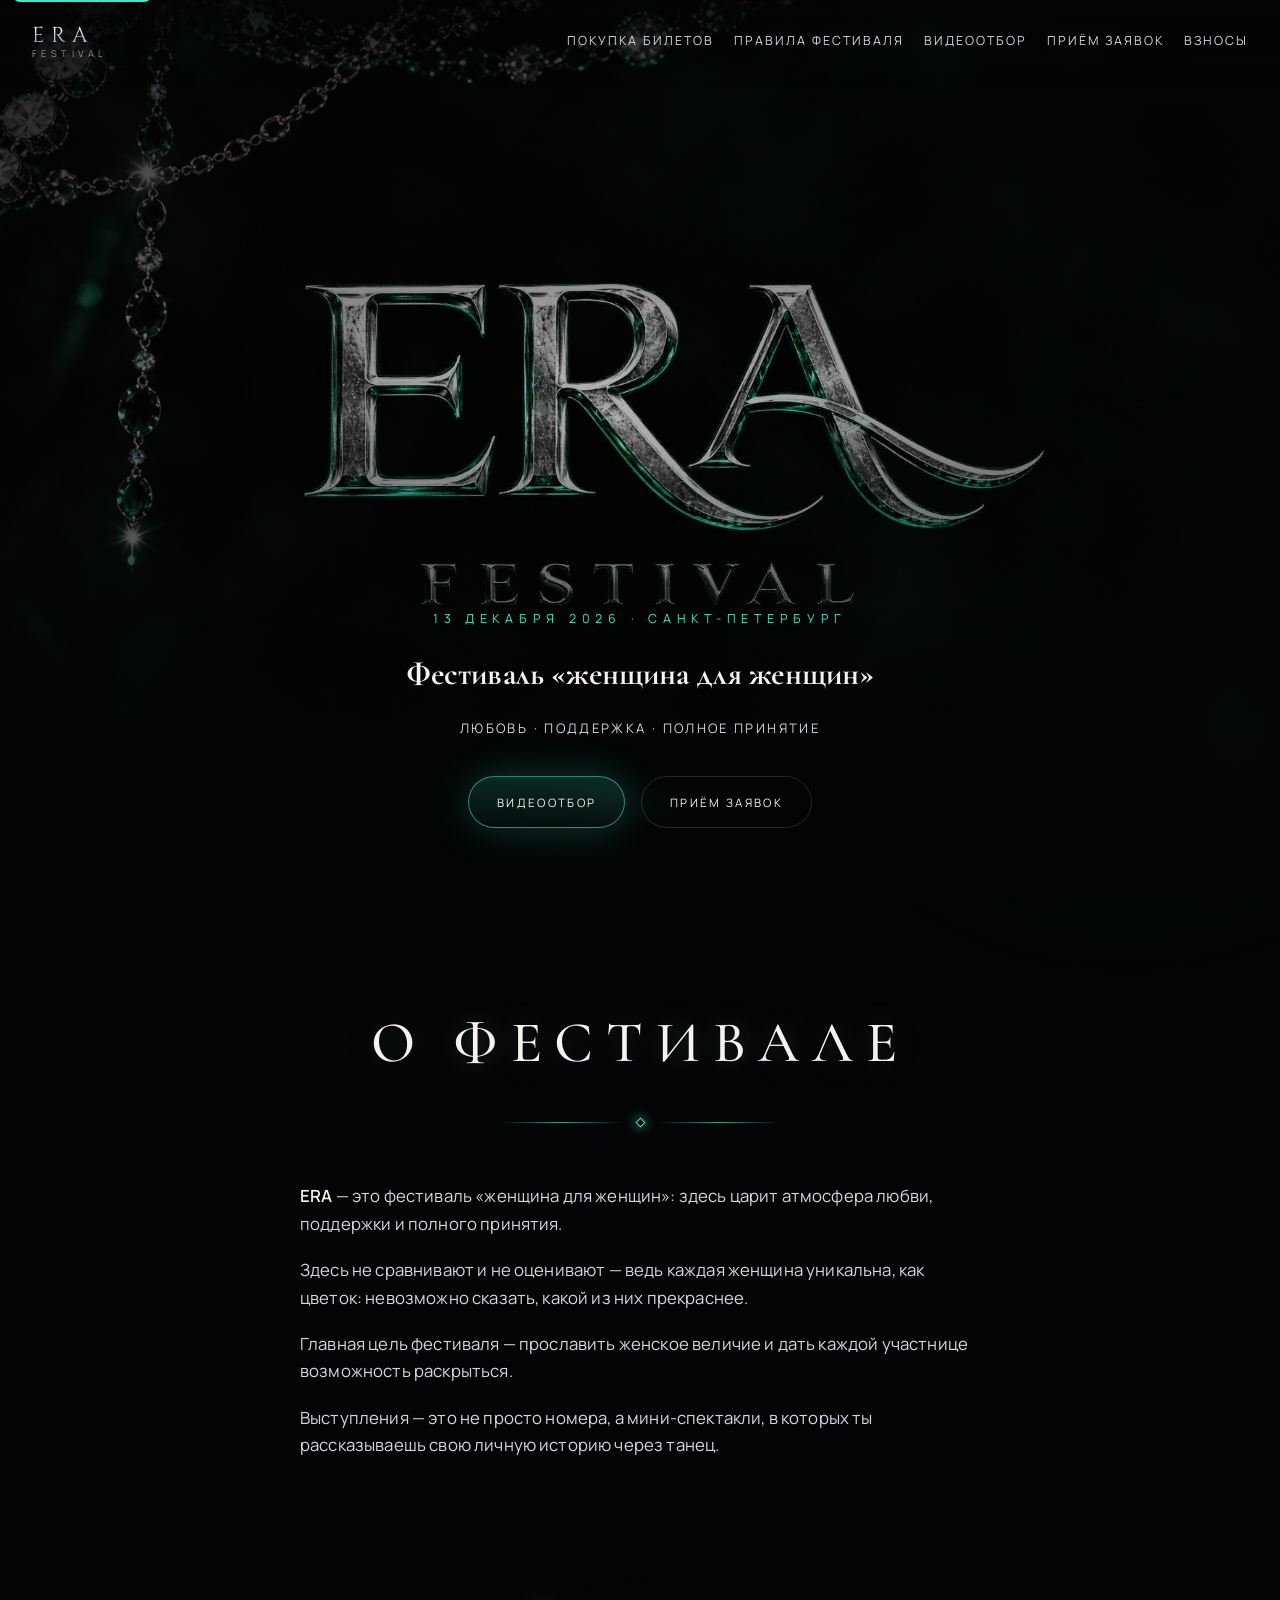
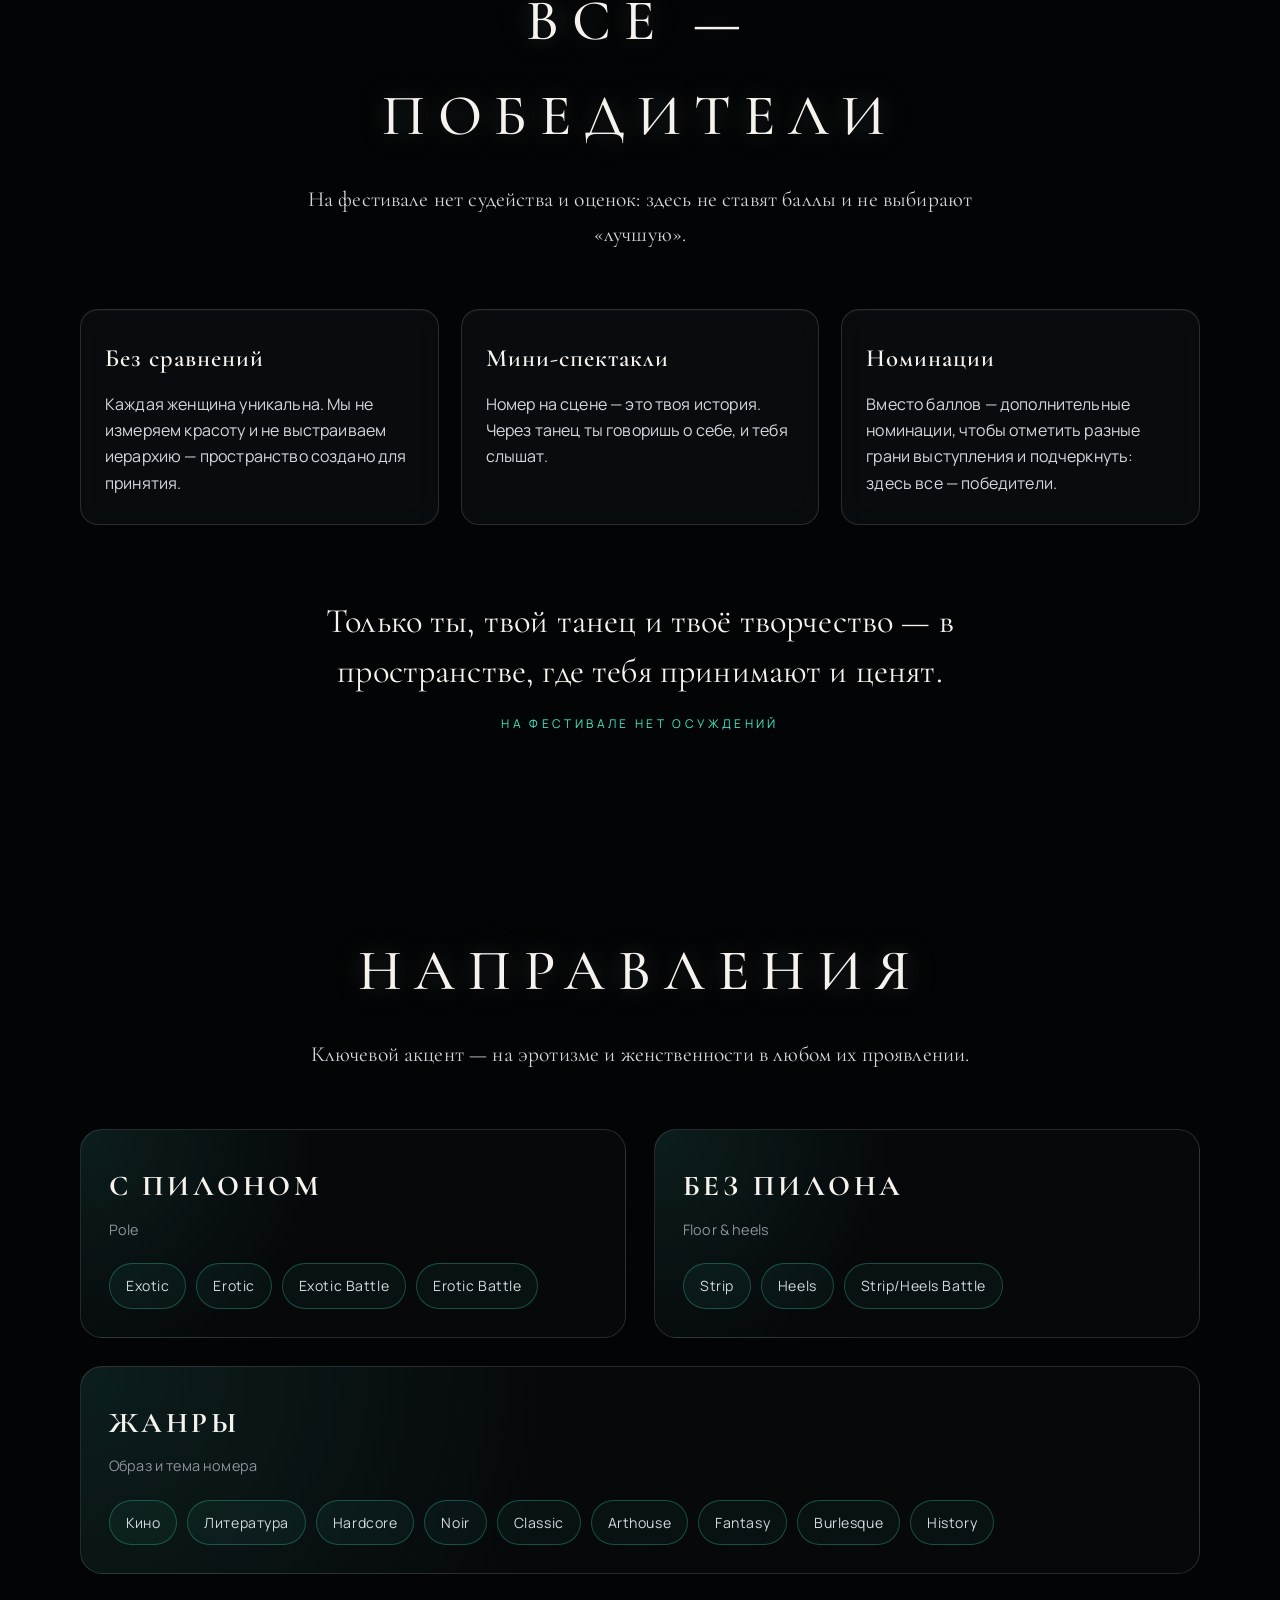
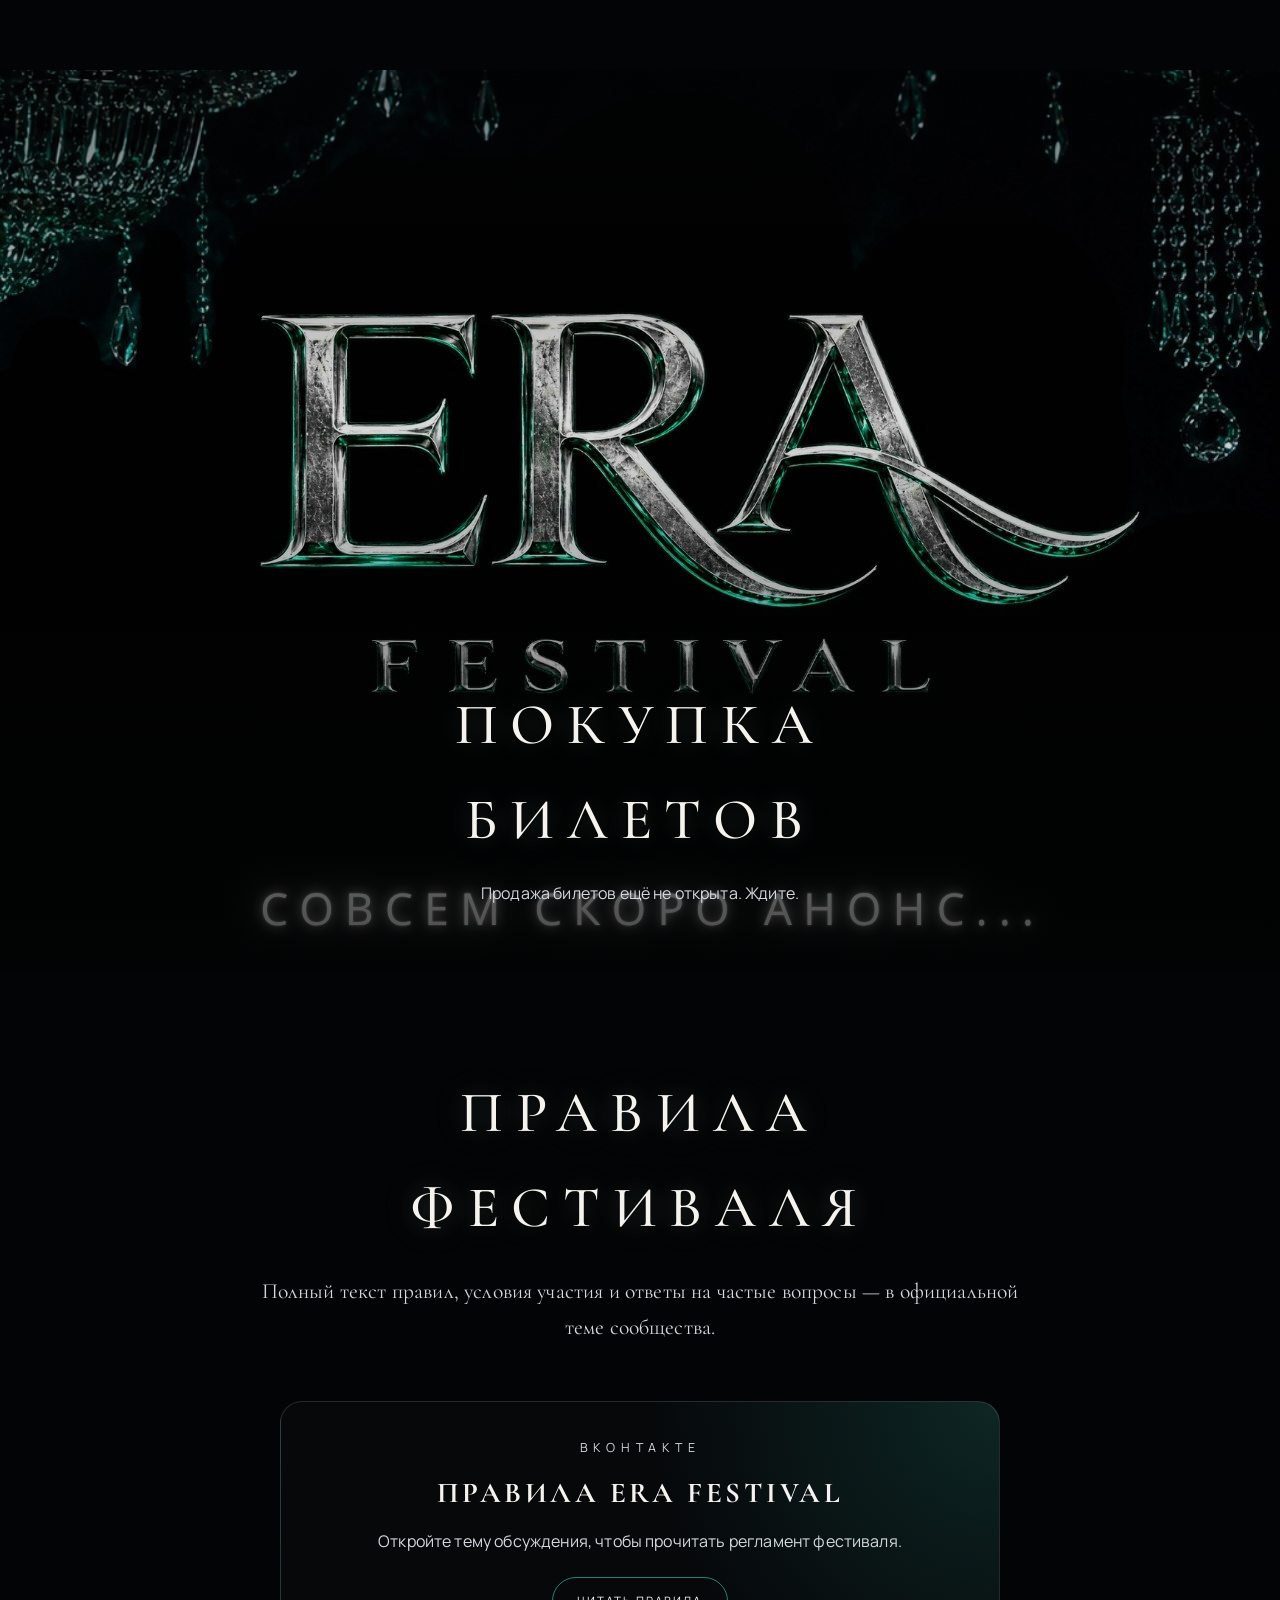
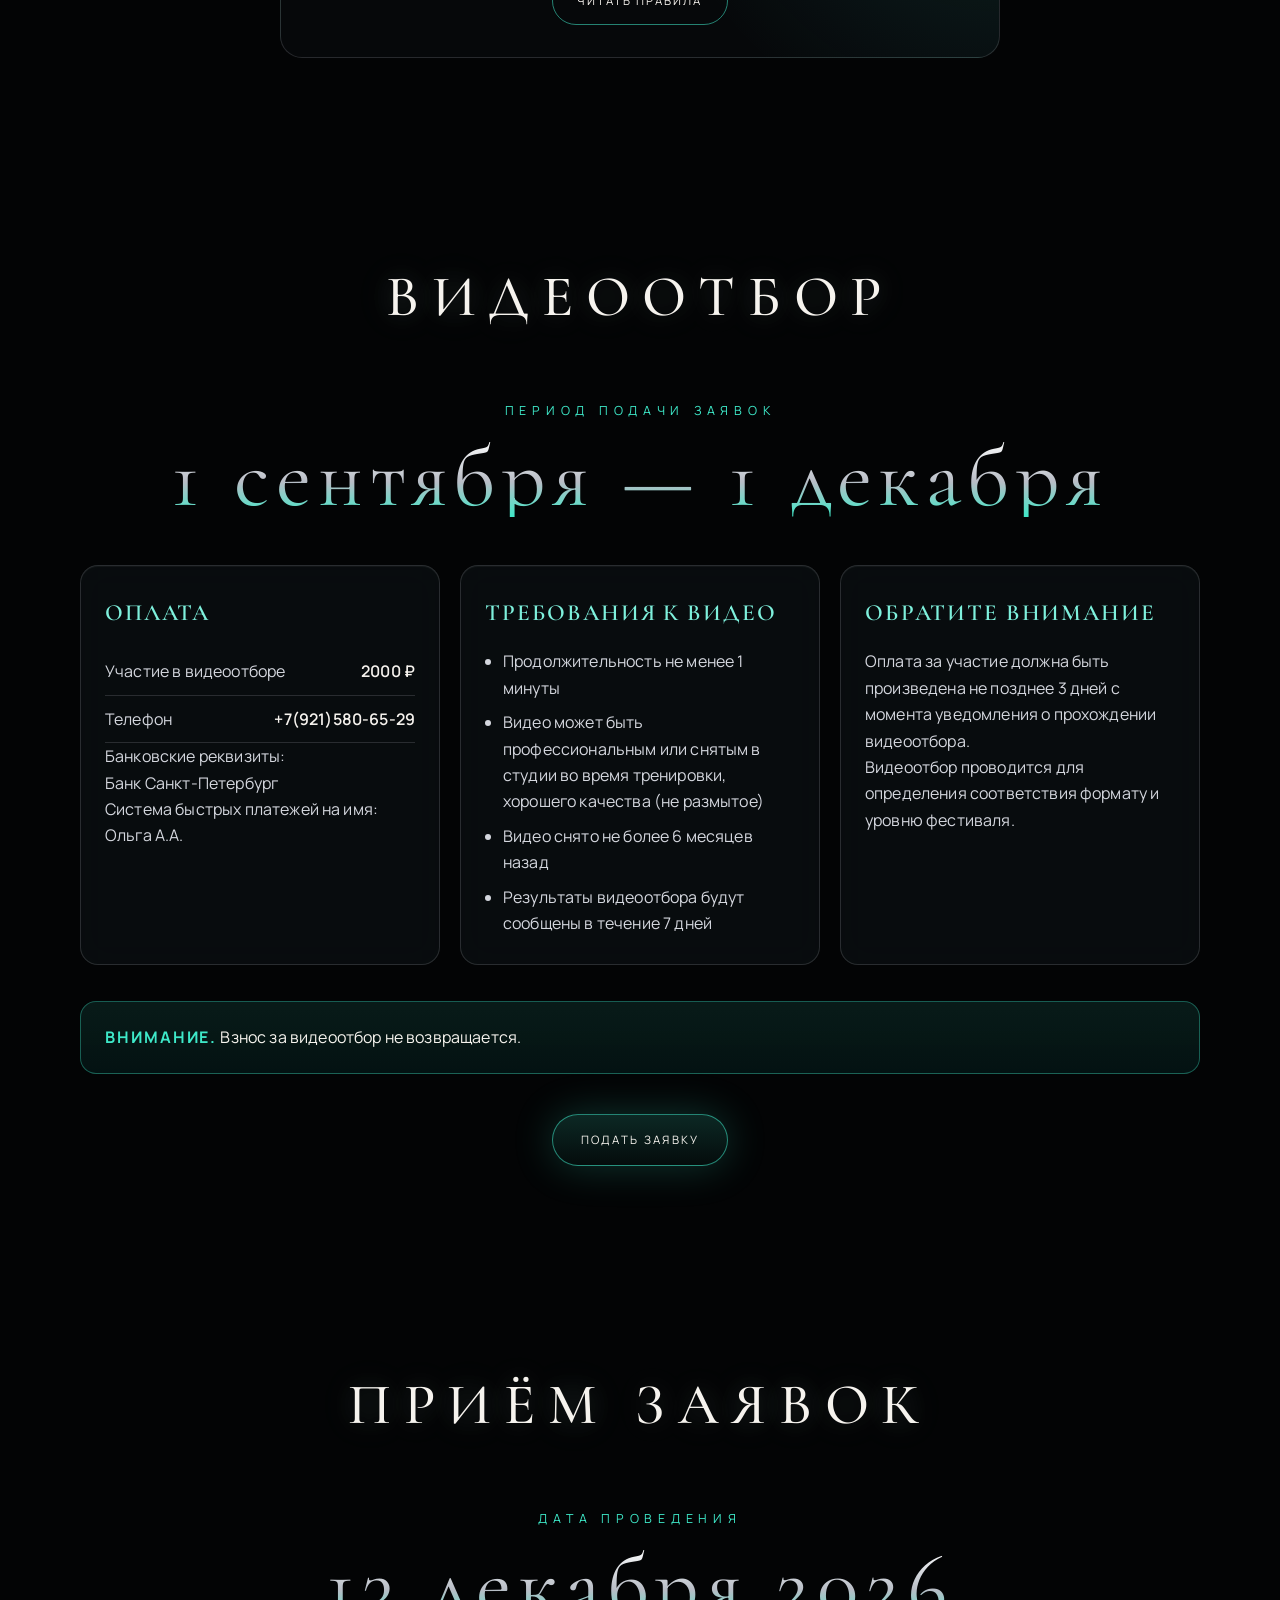
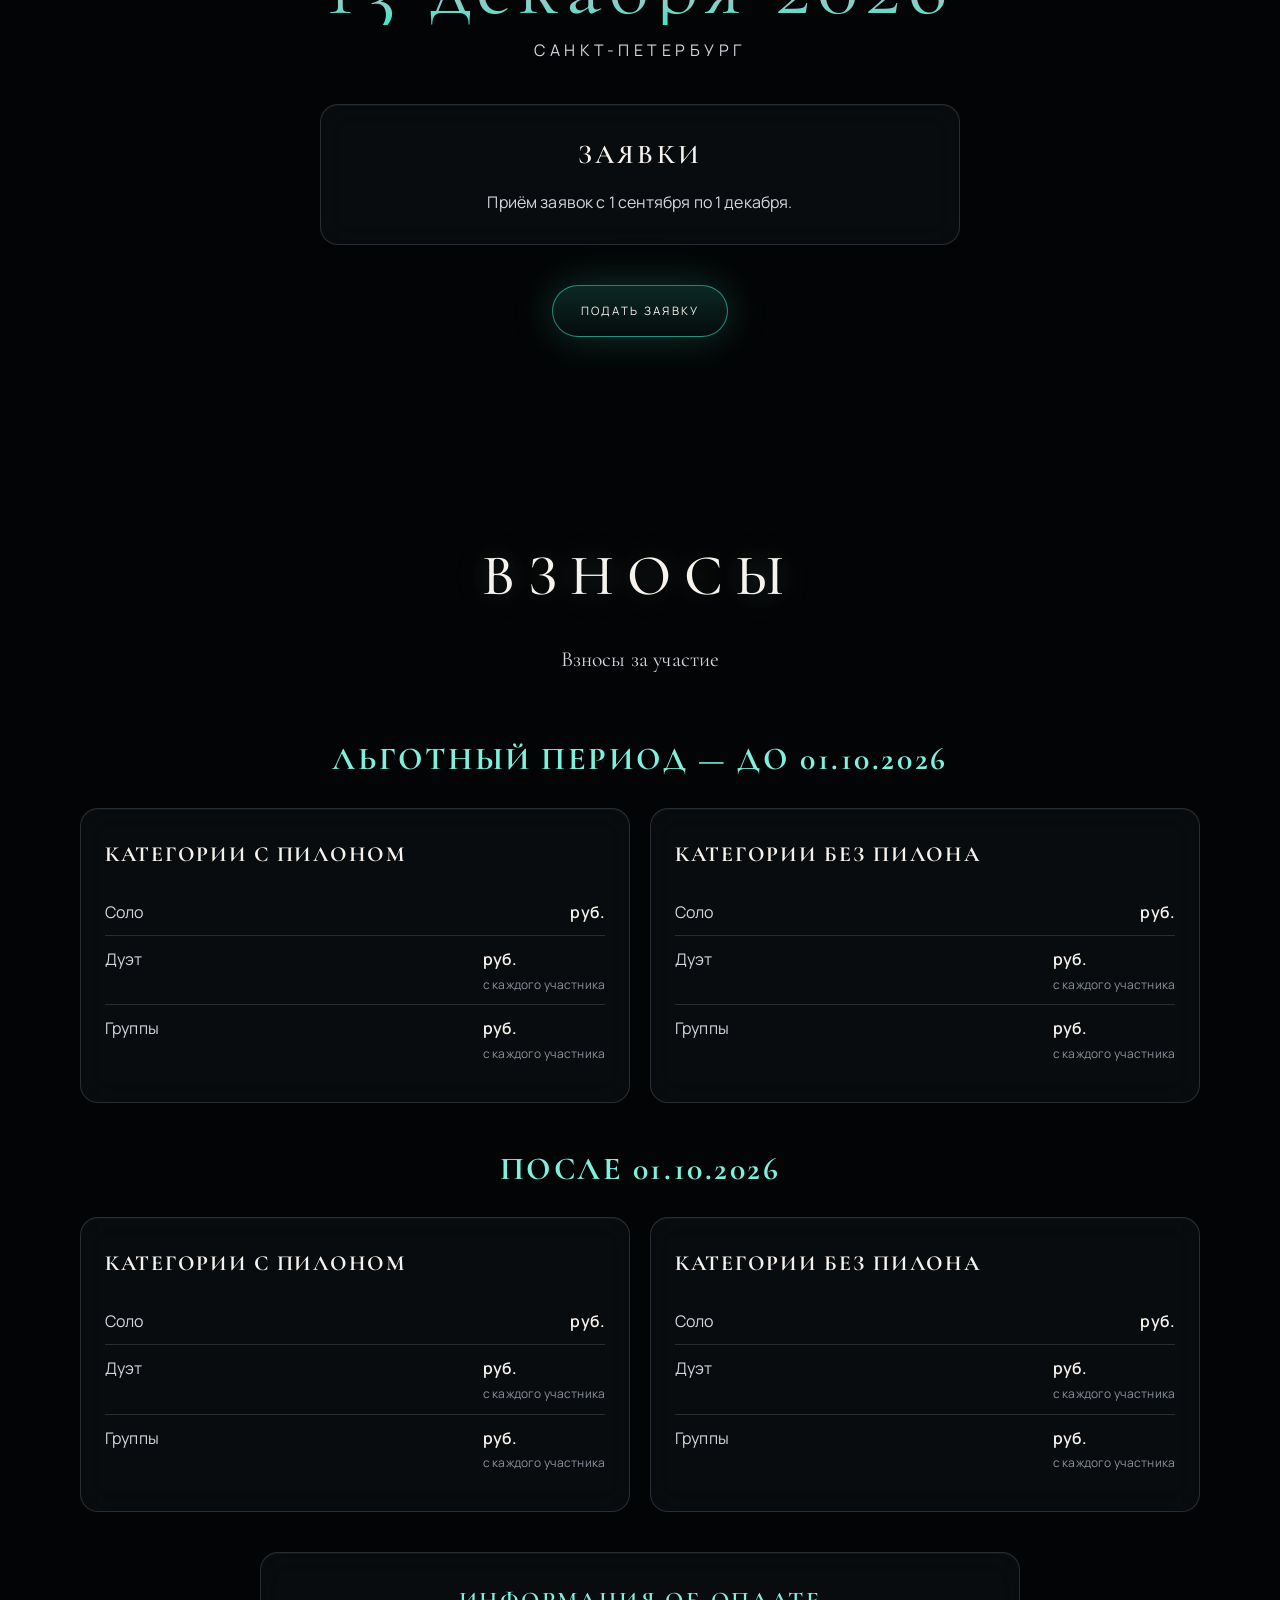
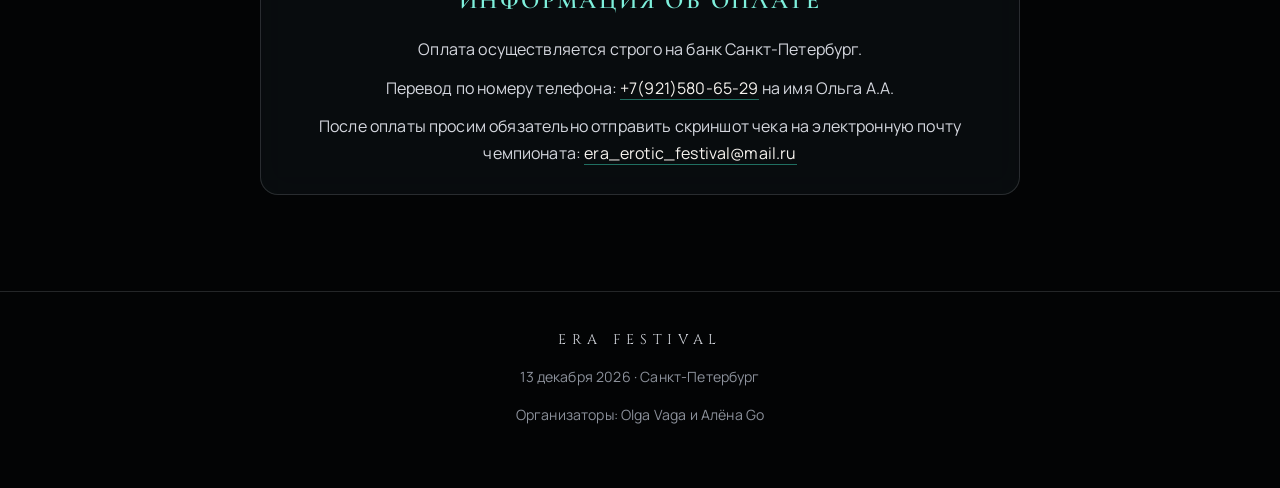
==== commit 5b2be879: "new fields for application, update rules" ====
--- a/index.html
+++ b/index.html
@@ -103,19 +103,34 @@
             <h3>С пилоном</h3>
             <p class="hint">Pole</p>
             <div class="chips">
-              <span class="chip">Erotic pole</span>
-              <span class="chip">Exotic old style</span>
-              <span class="chip">Polesque</span>
+              <span class="chip">Exotic</span>
+              <span class="chip">Erotic</span>
+              <span class="chip">Exotic Battle</span>
+              <span class="chip">Erotic Battle</span>
             </div>
           </div>
           <div class="dir-col">
             <h3>Без пилона</h3>
             <p class="hint">Floor &amp; heels</p>
             <div class="chips">
-              <span class="chip">Strip-erotic</span>
+              <span class="chip">Strip</span>
+              <span class="chip">Heels</span>
+              <span class="chip">Strip/Heels Battle</span>
+            </div>
+          </div>
+          <div class="dir-col dir-col--genres">
+            <h3>Жанры</h3>
+            <p class="hint">Образ и тема номера</p>
+            <div class="chips">
+              <span class="chip">Кино</span>
+              <span class="chip">Литература</span>
+              <span class="chip">Hardcore</span>
+              <span class="chip">Noir</span>
+              <span class="chip">Classic</span>
+              <span class="chip">Arthouse</span>
+              <span class="chip">Fantasy</span>
               <span class="chip">Burlesque</span>
-              <span class="chip">Heels</span>
-              <span class="chip">All styles</span>
+              <span class="chip">History</span>
             </div>
           </div>
         </div>
@@ -137,7 +152,14 @@
       <div class="wrap">
         <div class="section-head">
           <h2 class="section-title">Правила фестиваля</h2>
-        </div>
+          <p class="lede">Полный текст правил, условия участия и ответы на частые вопросы — в официальной теме сообщества.</p>
+        </div>
+        <a class="rules-card" href="https://vk.ru/topic-240938955_67343217" target="_blank" rel="noopener noreferrer">
+          <p class="kicker">ВКонтакте</p>
+          <h3>Правила ERA Festival</h3>
+          <p>Откройте тему обсуждения, чтобы прочитать регламент фестиваля.</p>
+          <span class="rules-card__action">Читать правила</span>
+        </a>
       </div>
     </section>
 
@@ -274,62 +296,91 @@
       <p class="form-lead">Заполните поля для видеоотбора. Чек об оплате прикрепите файлом jpg, png или pdf.</p>
 
       <label>
-        <span>Ф.И.О. *</span>
+        <span>Ф.И.О.</span>
         <input type="text" name="name" autocomplete="name" required>
       </label>
 
       <label>
-        <span>Город *</span>
+        <span>Псевдоним</span>
+        <input type="text" name="alias" autocomplete="nickname" placeholder="Если есть">
+      </label>
+
+      <label>
+        <span>Город</span>
         <input type="text" name="city" autocomplete="address-level2" required>
       </label>
 
       <label>
-        <span>Дата рождения *</span>
+        <span>Дата рождения</span>
         <input type="date" name="dateOfBirth" autocomplete="bday" required>
       </label>
 
       <label>
-        <span>Категория *</span>
+        <span>Категория</span>
         <select name="category" required>
           <option value="" disabled selected>Выберите категорию</option>
           <optgroup label="С пилоном">
-            <option>Erotic pole</option>
-            <option>Exotic old style</option>
-            <option>Polesque</option>
+            <option>Exotic</option>
+            <option>Erotic</option>
+            <option>Exotic Battle</option>
+            <option>Erotic Battle</option>
           </optgroup>
           <optgroup label="Без пилона">
-            <option>Strip-erotic</option>
-            <option>Burlesque</option>
+            <option>Strip</option>
             <option>Heels</option>
-            <option>All styles</option>
+            <option>Strip/Heels Battle</option>
           </optgroup>
         </select>
       </label>
 
       <label>
-        <span>Ссылка на видео *</span>
-        <input type="url" name="videoLink" placeholder="https://..." required>
-      </label>
-
-      <label>
-        <span>Танцевальный стаж *</span>
-        <input type="text" name="experience" placeholder="Например: 3 года" required>
-      </label>
-
-      <label>
-        <span>Уровень *</span>
+        <span>Уровень</span>
         <select name="level" required>
           <option value="" disabled selected>Выберите уровень</option>
+          <option>Дебют</option>
           <option>Начинающий</option>
           <option>Любитель</option>
           <option>Полупрофессионал</option>
           <option>Профессионал</option>
           <option>Старс</option>
+          <option>Дуэты</option>
+          <option>Группы</option>
         </select>
       </label>
 
       <label>
-        <span>Контактный телефон *</span>
+        <span>Жанр</span>
+        <select name="genre" required>
+          <option value="" disabled selected>Выберите жанр</option>
+          <option>Кино</option>
+          <option>Литература</option>
+          <option>Hardcore</option>
+          <option>Noir</option>
+          <option>Classic</option>
+          <option>Arthouse</option>
+          <option>Fantasy</option>
+          <option>Burlesque</option>
+          <option>History</option>
+        </select>
+      </label>
+
+      <label>
+        <span>Ссылка на видео</span>
+        <input type="url" name="videoLink" placeholder="https://..." required>
+      </label>
+
+      <label>
+        <span>Танцевальный стаж</span>
+        <input type="text" name="experience" placeholder="Например: 3 года" required>
+      </label>
+
+      <label>
+        <span>Преподавательский стаж</span>
+        <input type="text" name="teachingExperience" placeholder="Если преподаёте">
+      </label>
+
+      <label>
+        <span>Контактный телефон</span>
         <input type="tel" name="phone" autocomplete="tel" placeholder="+7 (921) 000-00-00" required>
       </label>
 
@@ -343,10 +394,14 @@
           <input type="text" name="tgLink" placeholder="https://t.me/... или @username">
         </label>
       </div>
-      <p class="form-hint">Нужна хотя бы одна ссылка: ВКонтакте или Telegram.</p>
+      <label>
+        <span>Ссылка на Instagram*</span>
+        <input type="text" name="igLink" placeholder="https://instagram.com/...">
+      </label>
+      <p class="form-hint">Нужна хотя бы одна ссылка: VK, Telegram или Instagram.</p>
 
       <label class="file-field">
-        <span>Чек об оплате видеоотбора *</span>
+        <span>Чек об оплате видеоотбора</span>
         <input type="file" name="receipt" accept="image/jpeg,image/png,.jpg,.jpeg,.png,.pdf,application/pdf" required>
         <span class="file-drop">Нажмите, чтобы выбрать jpg, png или pdf</span>
       </label>
@@ -365,6 +420,7 @@
         <button class="btn" type="submit" data-submit>Отправить</button>
         <button class="btn btn-ghost" type="button" data-close>Закрыть</button>
       </div>
+      <p class="form-legal">* — признана экстремистской организацией на территории РФ</p>
     </form>
   </dialog>
 
--- a/css/style.css
+++ b/css/style.css
@@ -545,6 +545,10 @@
   gap: 28px;
 }
 
+.dir-col--genres {
+  grid-column: 1 / -1;
+}
+
 .dir-col {
   padding: 32px 28px 28px;
   border-radius: 22px;
@@ -582,6 +586,59 @@
   font-size: 0.88rem;
   letter-spacing: 0.04em;
   background: rgba(62, 232, 200, 0.05);
+}
+
+.rules-card {
+  display: block;
+  max-width: 720px;
+  margin: 0 auto;
+  padding: 36px 32px 32px;
+  border-radius: 22px;
+  border: 1px solid var(--line);
+  background:
+    radial-gradient(circle at top right, rgba(62, 232, 200, 0.14), transparent 46%),
+    rgba(8, 10, 12, 0.75);
+  text-decoration: none;
+  color: inherit;
+  text-align: center;
+  transition: transform 0.25s ease, border-color 0.25s ease, box-shadow 0.25s ease;
+}
+
+.rules-card:hover {
+  transform: translateY(-4px);
+  border-color: rgba(62, 232, 200, 0.45);
+  box-shadow: 0 18px 48px rgba(0, 0, 0, 0.35), 0 0 32px rgba(62, 232, 200, 0.12);
+}
+
+.rules-card .kicker {
+  margin-bottom: 10px;
+}
+
+.rules-card h3 {
+  font-family: var(--font-display);
+  font-size: 1.8rem;
+  letter-spacing: 0.12em;
+  text-transform: uppercase;
+  margin: 0 0 12px;
+}
+
+.rules-card p {
+  margin: 0 0 22px;
+  color: var(--silver);
+}
+
+.rules-card__action {
+  display: inline-flex;
+  align-items: center;
+  justify-content: center;
+  min-height: 48px;
+  padding: 0 24px;
+  border-radius: 999px;
+  border: 1px solid rgba(62, 232, 200, 0.55);
+  color: var(--white);
+  letter-spacing: 0.18em;
+  text-transform: uppercase;
+  font-size: 0.72rem;
 }
 
 .portals {
@@ -987,6 +1044,15 @@
 
 .form-hint {
   margin: -8px 0 18px;
+}
+
+.form-legal {
+  margin: 16px 0 0;
+  font-size: 0.72rem;
+  line-height: 1.45;
+  color: var(--silver-dim);
+  text-align: center;
+  letter-spacing: 0.01em;
 }
 
 .apply-form label {
@@ -1295,6 +1361,10 @@
     grid-template-columns: 1fr;
   }
 
+  .rules-card {
+    padding: 28px 18px 24px;
+  }
+
   .apply-form {
     padding: 22px 16px 18px;
   }
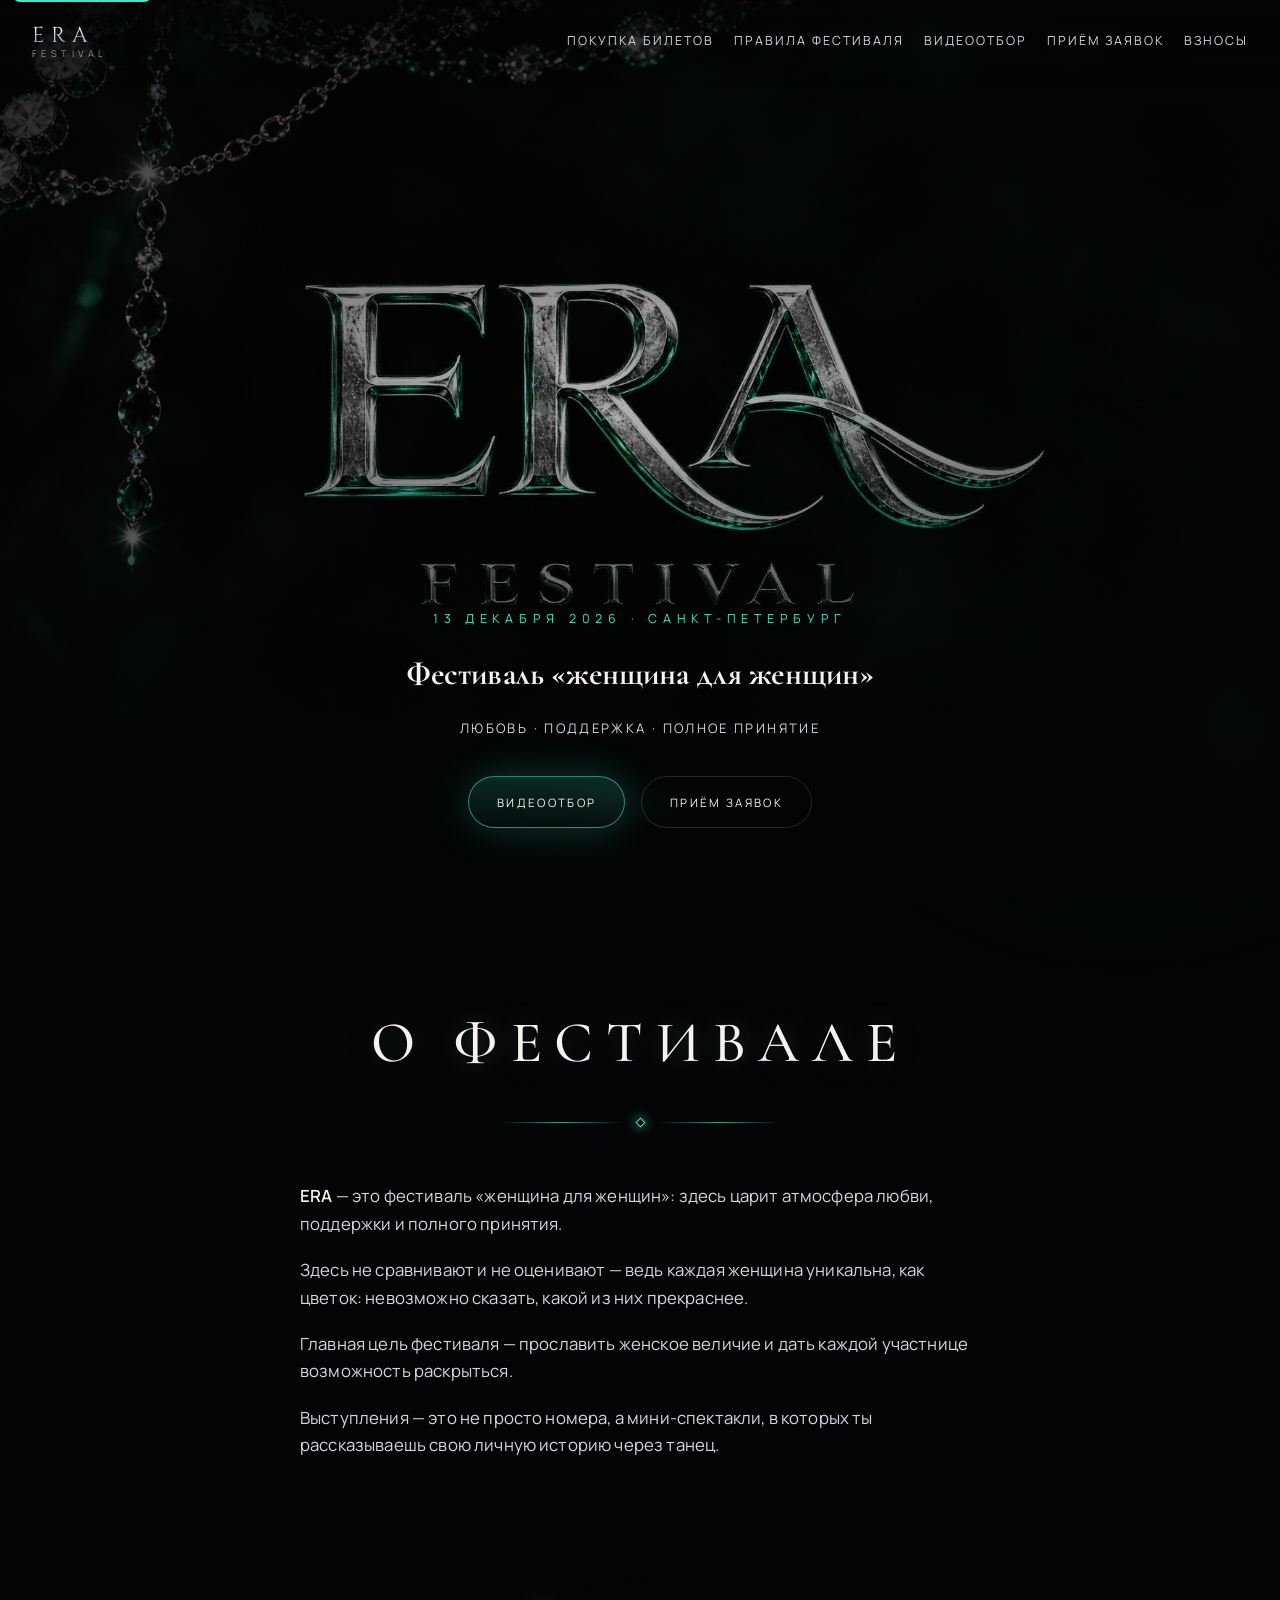
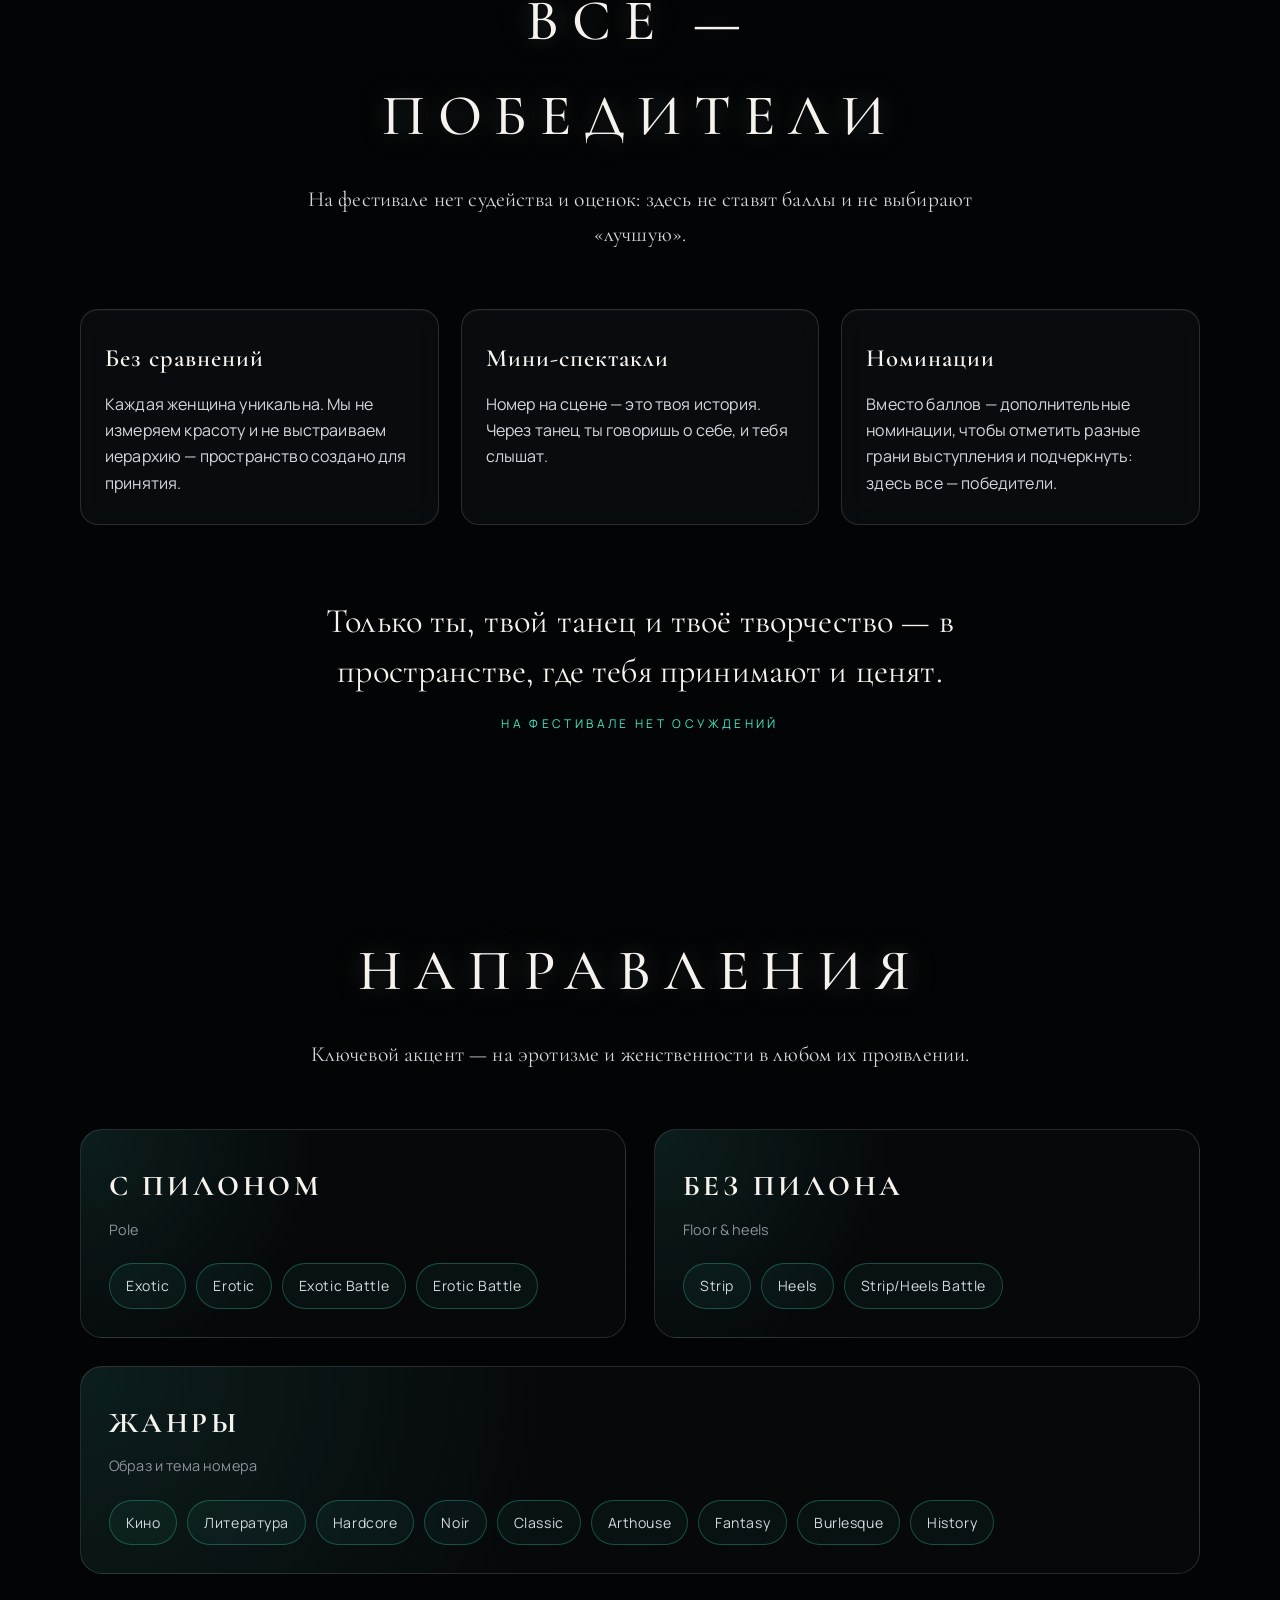
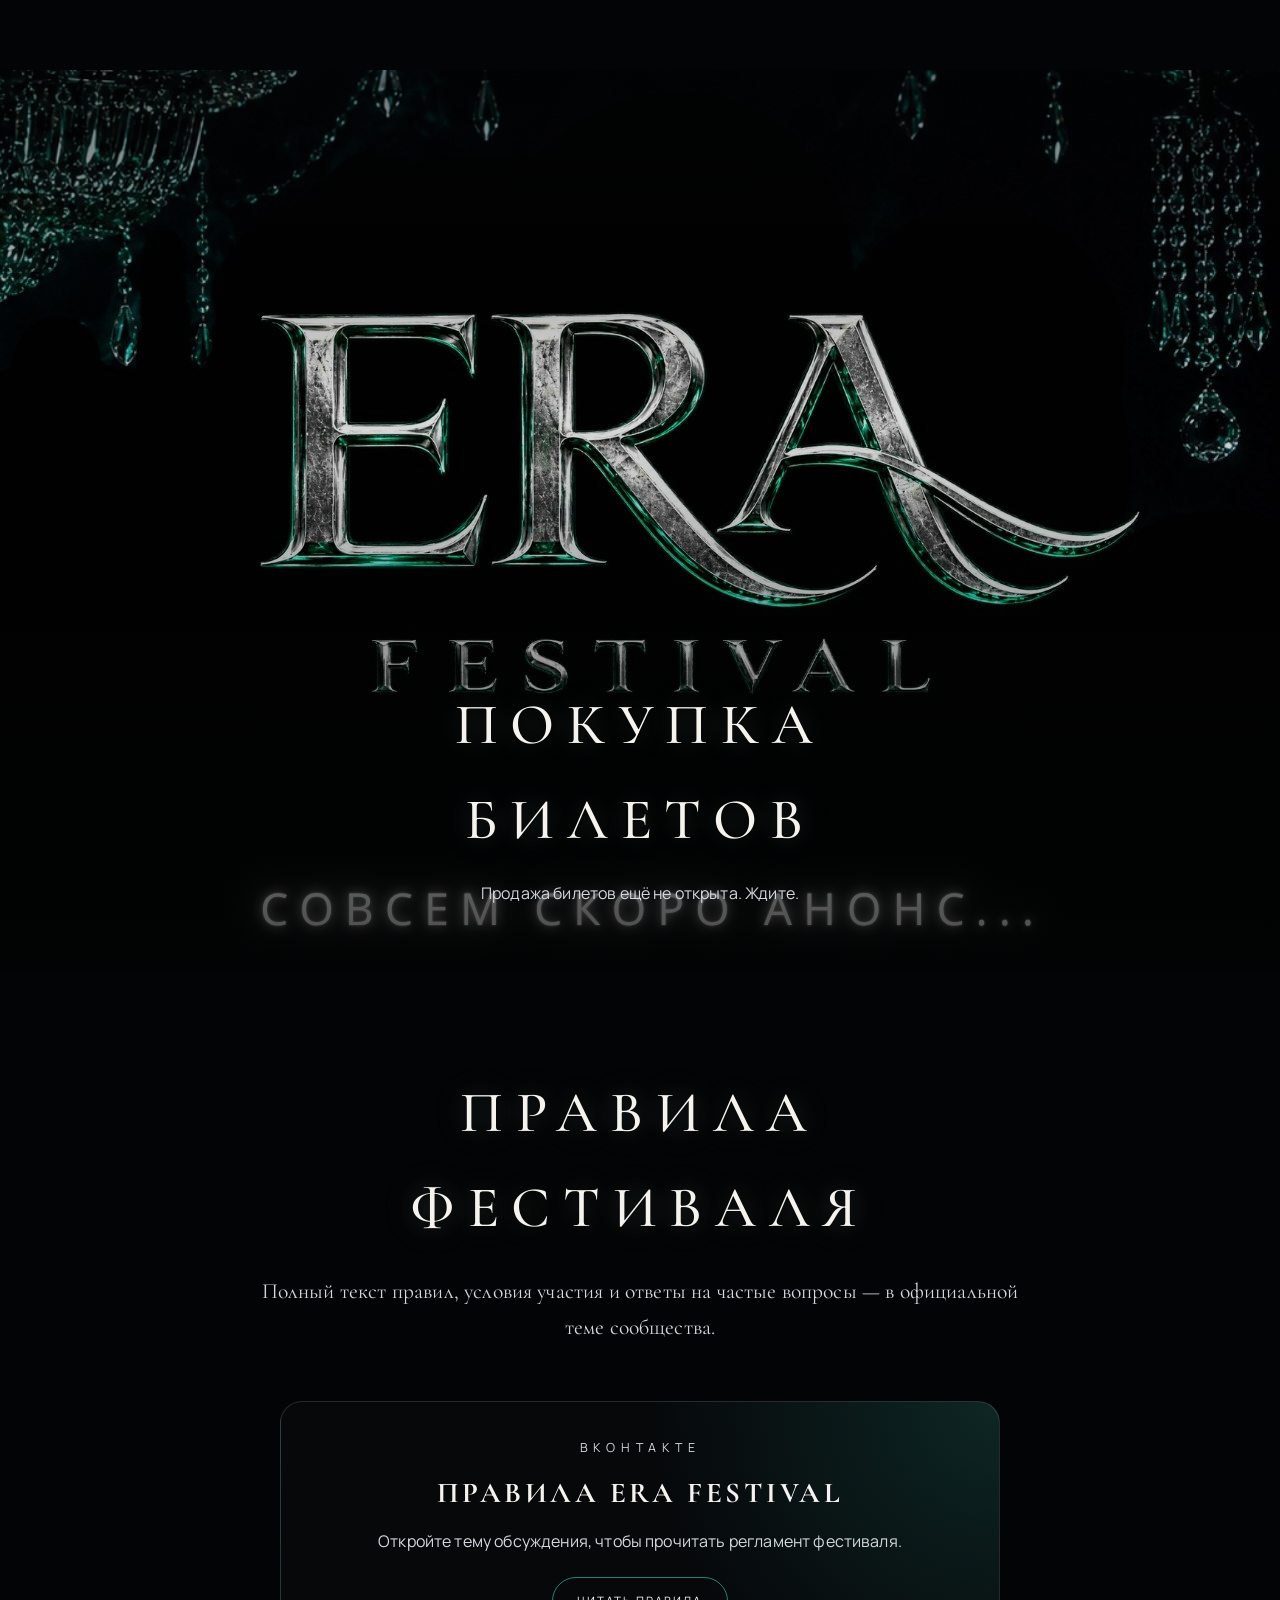
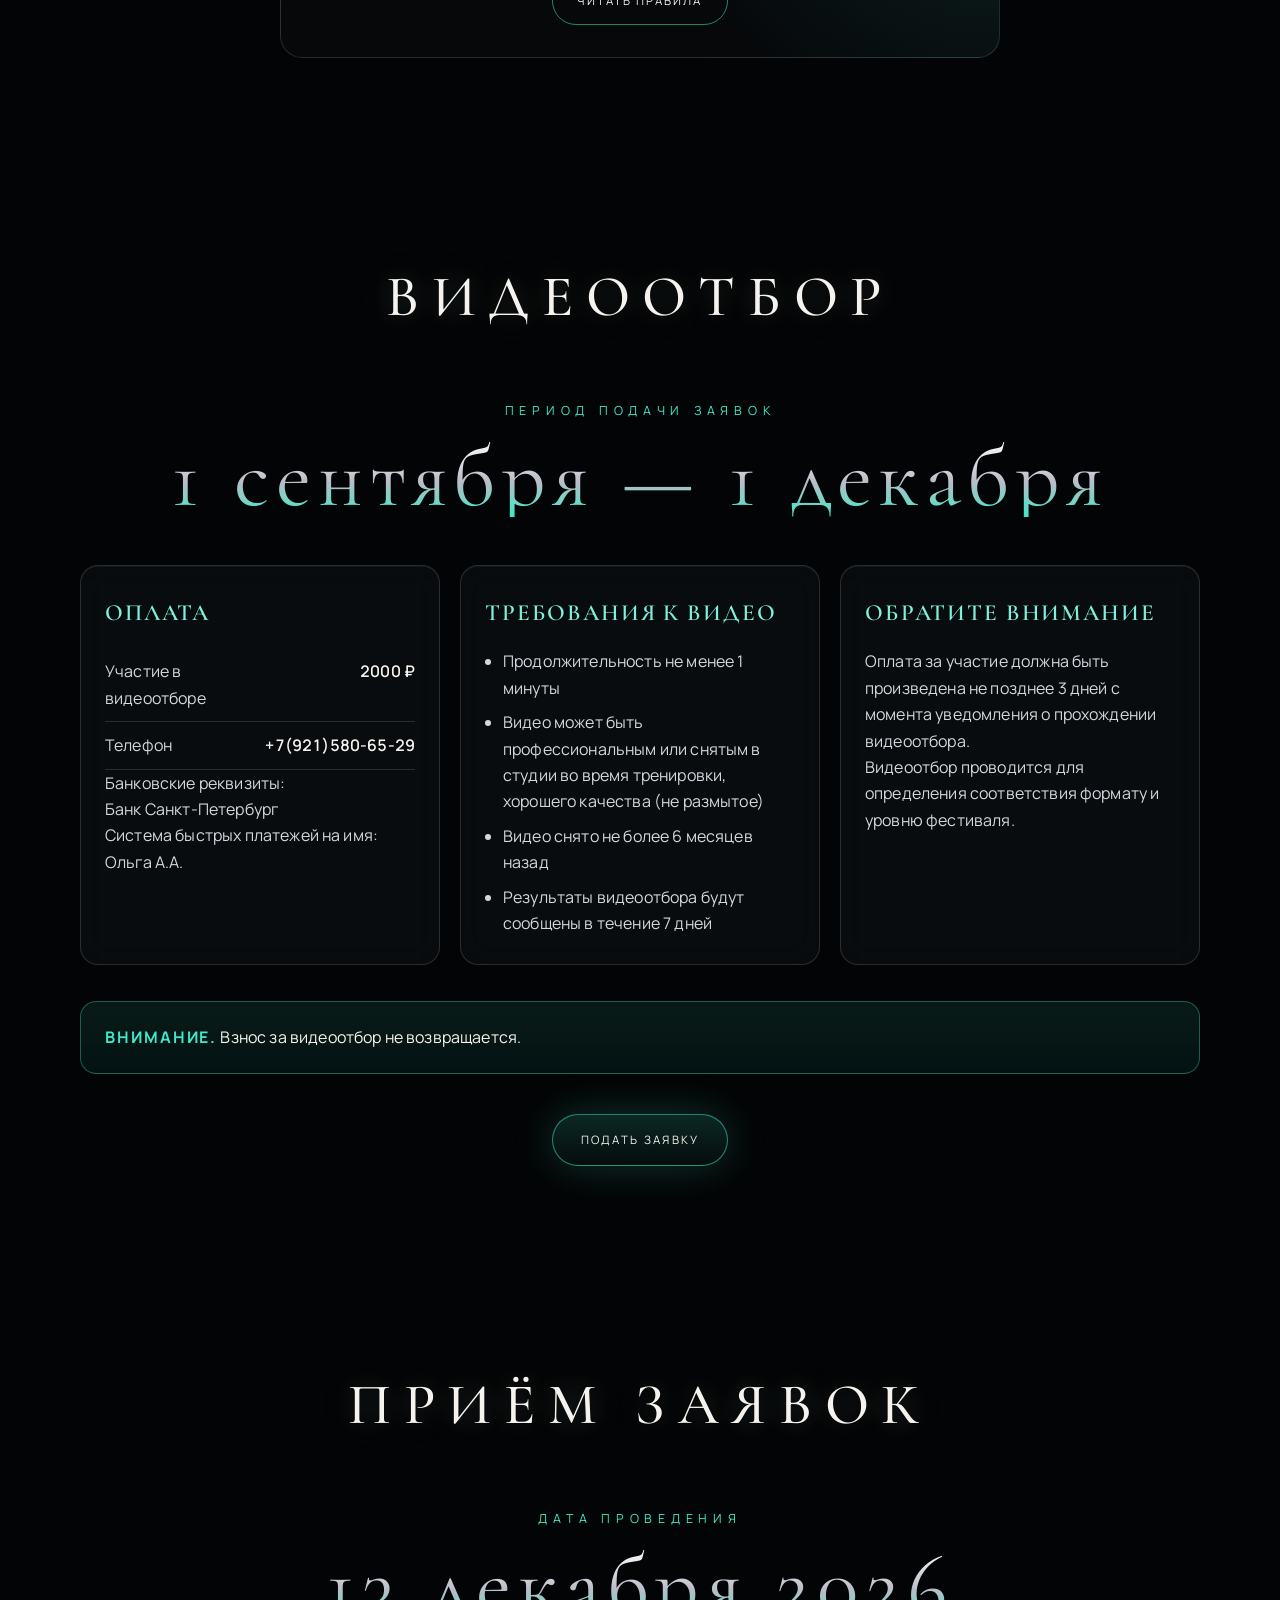
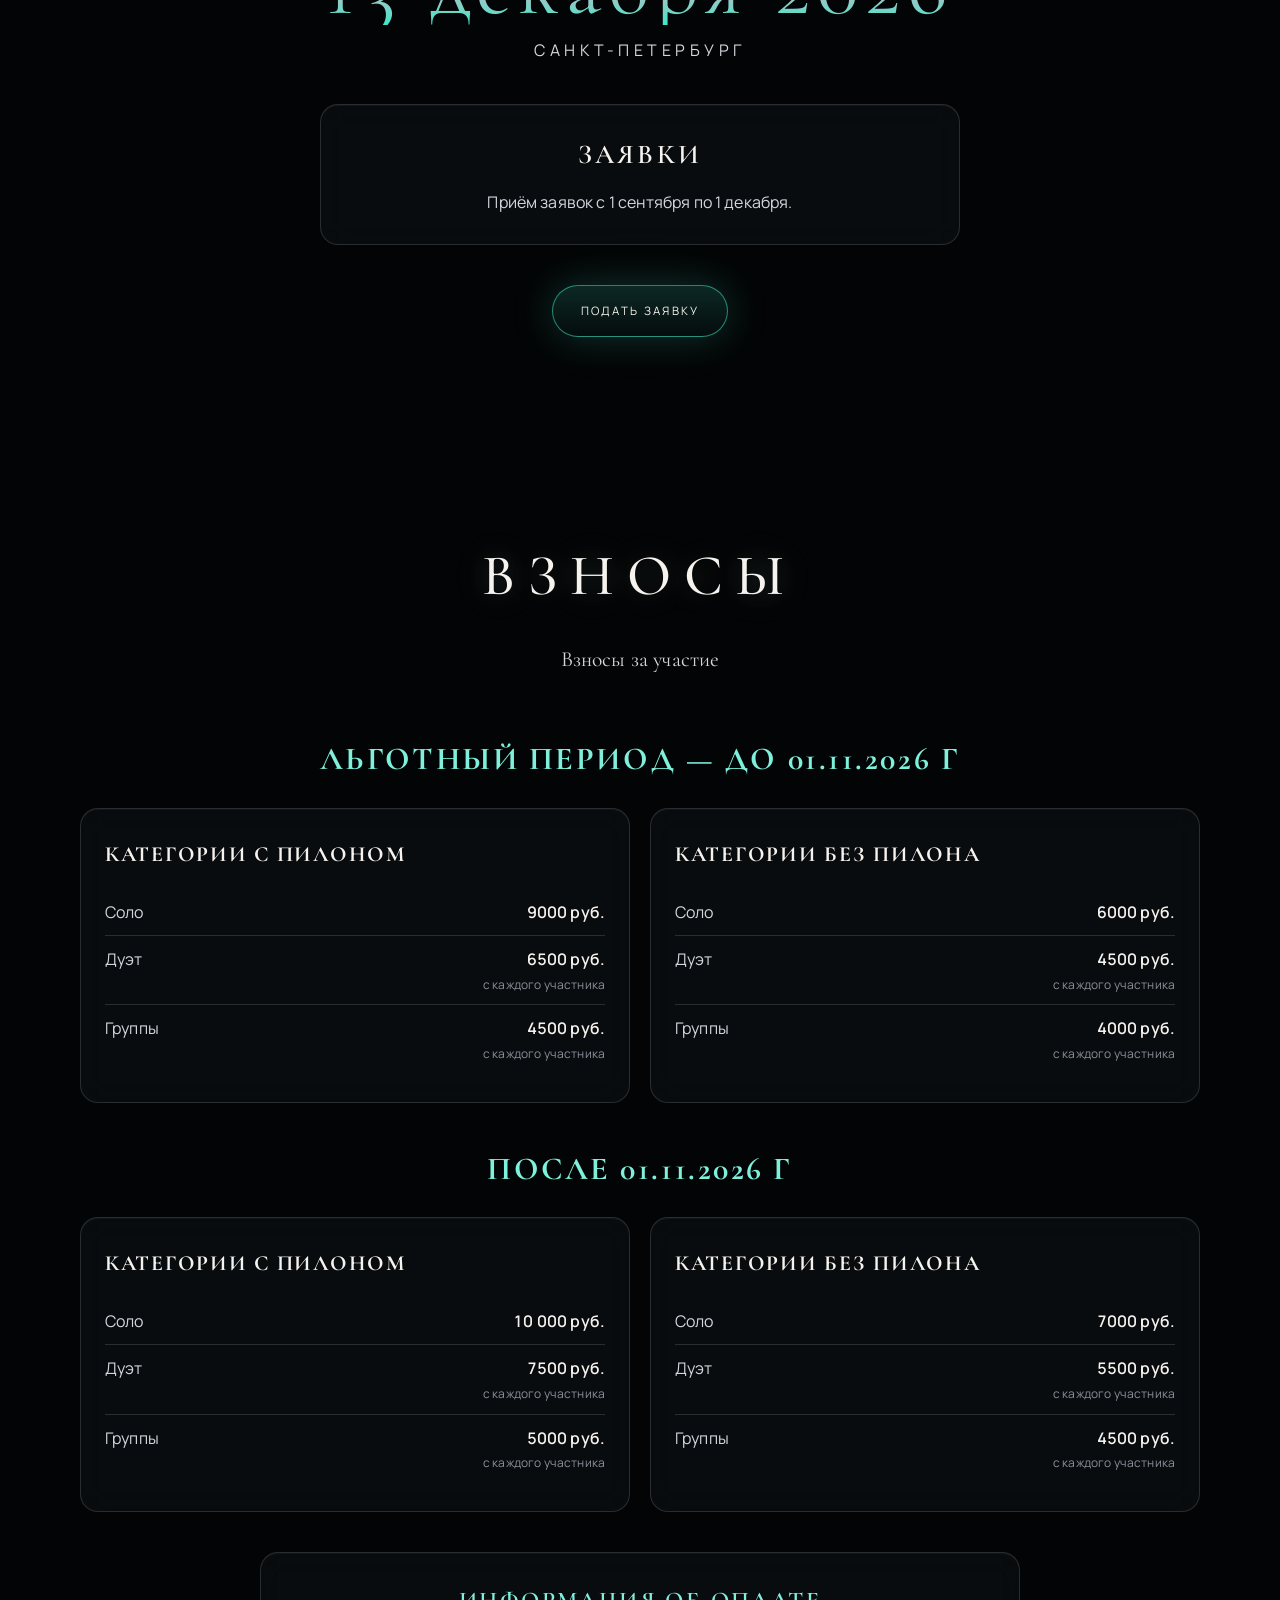
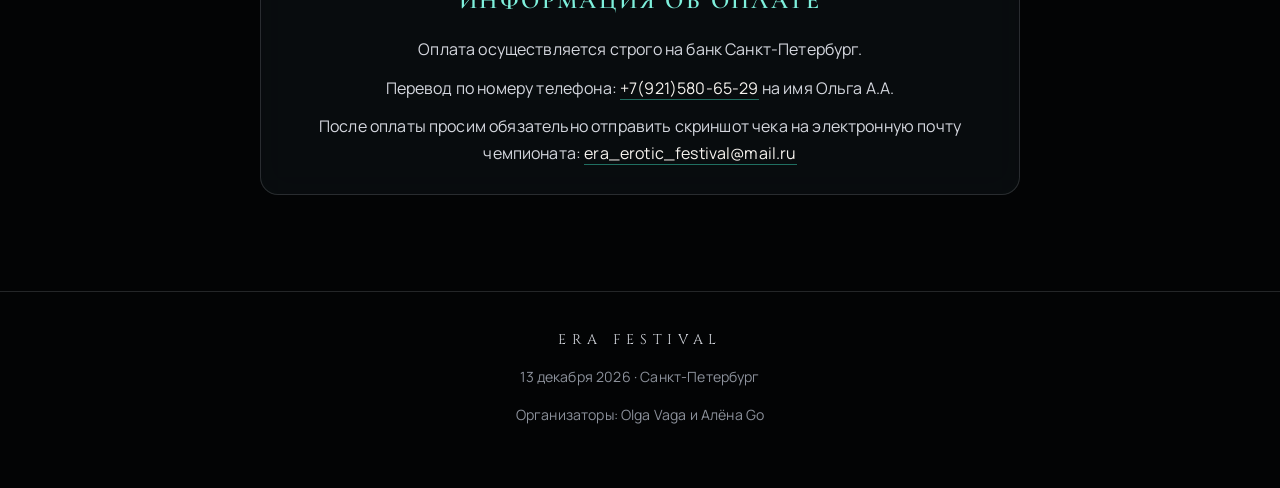
==== commit 0ab15a8e: "rules checkbox, update prices" ====
--- a/index.html
+++ b/index.html
@@ -245,37 +245,37 @@
         </div>
 
         <div class="fee-period">
-          <h3>Льготный период — до 01.10.2026</h3>
+          <h3>Льготный период — до 01.11.2026 г</h3>
           <div class="fees-grid">
             <article class="card">
               <h4>Категории с пилоном</h4>
-              <div class="pay-line"><span>Соло</span><b>руб.</b></div>
-              <div class="pay-line"><span>Дуэт</span><b>руб. <span>с каждого участника</span></b></div>
-              <div class="pay-line"><span>Группы</span><b>руб. <span>с каждого участника</span></b></div>
+              <div class="pay-line"><span>Соло</span><b>9000 руб.</b></div>
+              <div class="pay-line"><span>Дуэт</span><b>6500 руб. <span>с каждого участника</span></b></div>
+              <div class="pay-line"><span>Группы</span><b>4500 руб. <span>с каждого участника</span></b></div>
             </article>
             <article class="card">
               <h4>Категории без пилона</h4>
-              <div class="pay-line"><span>Соло</span><b>руб.</b></div>
-              <div class="pay-line"><span>Дуэт</span><b>руб. <span>с каждого участника</span></b></div>
-              <div class="pay-line"><span>Группы</span><b>руб. <span>с каждого участника</span></b></div>
+              <div class="pay-line"><span>Соло</span><b>6000 руб.</b></div>
+              <div class="pay-line"><span>Дуэт</span><b>4500 руб. <span>с каждого участника</span></b></div>
+              <div class="pay-line"><span>Группы</span><b>4000 руб. <span>с каждого участника</span></b></div>
             </article>
           </div>
         </div>
 
         <div class="fee-period">
-          <h3>После 01.10.2026</h3>
+          <h3>После 01.11.2026 г</h3>
           <div class="fees-grid">
             <article class="card">
               <h4>Категории с пилоном</h4>
-              <div class="pay-line"><span>Соло</span><b>руб.</b></div>
-              <div class="pay-line"><span>Дуэт</span><b>руб. <span>с каждого участника</span></b></div>
-              <div class="pay-line"><span>Группы</span><b>руб. <span>с каждого участника</span></b></div>
+              <div class="pay-line"><span>Соло</span><b>10 000 руб.</b></div>
+              <div class="pay-line"><span>Дуэт</span><b>7500 руб. <span>с каждого участника</span></b></div>
+              <div class="pay-line"><span>Группы</span><b>5000 руб. <span>с каждого участника</span></b></div>
             </article>
             <article class="card">
               <h4>Категории без пилона</h4>
-              <div class="pay-line"><span>Соло</span><b>руб.</b></div>
-              <div class="pay-line"><span>Дуэт</span><b>руб. <span>с каждого участника</span></b></div>
-              <div class="pay-line"><span>Группы</span><b>руб. <span>с каждого участника</span></b></div>
+              <div class="pay-line"><span>Соло</span><b>7000 руб.</b></div>
+              <div class="pay-line"><span>Дуэт</span><b>5500 руб. <span>с каждого участника</span></b></div>
+              <div class="pay-line"><span>Группы</span><b>4500 руб. <span>с каждого участника</span></b></div>
             </article>
           </div>
         </div>
@@ -416,8 +416,13 @@
       <p class="form-error" data-form-error hidden></p>
       <p class="form-ok" data-form-ok hidden>Заявка отправлена. Мы свяжемся с вами после проверки.</p>
 
+      <label class="check-field">
+        <input type="checkbox" name="rulesAccepted" value="yes">
+        <span>С <a href="https://vk.ru/topic-240938955_67343217" target="_blank" rel="noopener noreferrer">правилами фестиваля</a> ознакомлен</span>
+      </label>
+
       <div class="form-actions">
-        <button class="btn" type="submit" data-submit>Отправить</button>
+        <button class="btn" type="submit" data-submit disabled>Отправить</button>
         <button class="btn btn-ghost" type="button" data-close>Закрыть</button>
       </div>
       <p class="form-legal">* — признана экстремистской организацией на территории РФ</p>
--- a/css/style.css
+++ b/css/style.css
@@ -853,11 +853,10 @@
 }
 
 .pay-line {
-  display: flex;
-  justify-content: space-between;
-  align-items: baseline;
-  gap: 12px;
-  flex-wrap: wrap;
+  display: grid;
+  grid-template-columns: 1fr auto;
+  align-items: start;
+  gap: 16px;
   padding: 10px 0;
   border-bottom: 1px solid var(--line);
   color: var(--silver);
@@ -870,6 +869,9 @@
 .pay-line b {
   color: var(--white);
   font-weight: 600;
+  text-align: right;
+  min-width: 8.5em;
+  font-variant-numeric: tabular-nums;
 }
 
 .alert {
@@ -1069,7 +1071,7 @@
   color: var(--silver);
 }
 
-.apply-form input,
+.apply-form input:not([type="checkbox"]),
 .apply-form select {
   width: 100%;
   min-height: 46px;
@@ -1082,10 +1084,79 @@
   font-size: 1rem;
 }
 
-.apply-form input:focus,
+.apply-form input:not([type="checkbox"]):focus,
 .apply-form select:focus {
   outline: 1px solid var(--teal);
   border-color: rgba(62, 232, 200, 0.55);
+}
+
+.apply-form label.check-field {
+  display: flex;
+  align-items: flex-start;
+  gap: 10px;
+  margin: 4px 0 18px;
+  font-size: 0.95rem;
+  line-height: 1.4;
+  cursor: pointer;
+}
+
+.apply-form .check-field input[type="checkbox"] {
+  appearance: none;
+  -webkit-appearance: none;
+  box-sizing: border-box;
+  width: 1.05em;
+  min-width: 1.05em;
+  max-width: 1.05em;
+  height: 1.05em;
+  min-height: 1.05em;
+  margin: calc((1.4em - 1.05em) / 2) 0 0;
+  padding: 0;
+  border: 1.5px solid rgba(62, 232, 200, 0.55);
+  border-radius: 3px;
+  background: rgba(8, 10, 12, 0.9);
+  box-shadow: none;
+  flex: 0 0 1.05em;
+  display: grid;
+  place-items: center;
+  cursor: pointer;
+}
+
+.apply-form .check-field input[type="checkbox"]:checked {
+  background: var(--teal);
+  border-color: var(--teal);
+}
+
+.apply-form .check-field input[type="checkbox"]:checked::after {
+  content: "";
+  width: 0.42em;
+  height: 0.22em;
+  border: 0.12em solid #041210;
+  border-top: 0;
+  border-right: 0;
+  transform: translateY(-0.05em) rotate(-45deg);
+}
+
+.apply-form .check-field input[type="checkbox"]:focus {
+  outline: 1px solid var(--teal);
+  border-color: var(--teal);
+}
+
+.apply-form label.check-field span {
+  display: inline;
+  flex: 1 1 auto;
+  margin: 0;
+  padding: 0;
+  font-size: inherit;
+  line-height: inherit;
+  letter-spacing: 0;
+  text-transform: none;
+  color: var(--silver);
+}
+
+.apply-form .check-field a {
+  color: var(--teal-soft);
+  text-decoration: underline;
+  text-underline-offset: 3px;
 }
 
 .form-row {
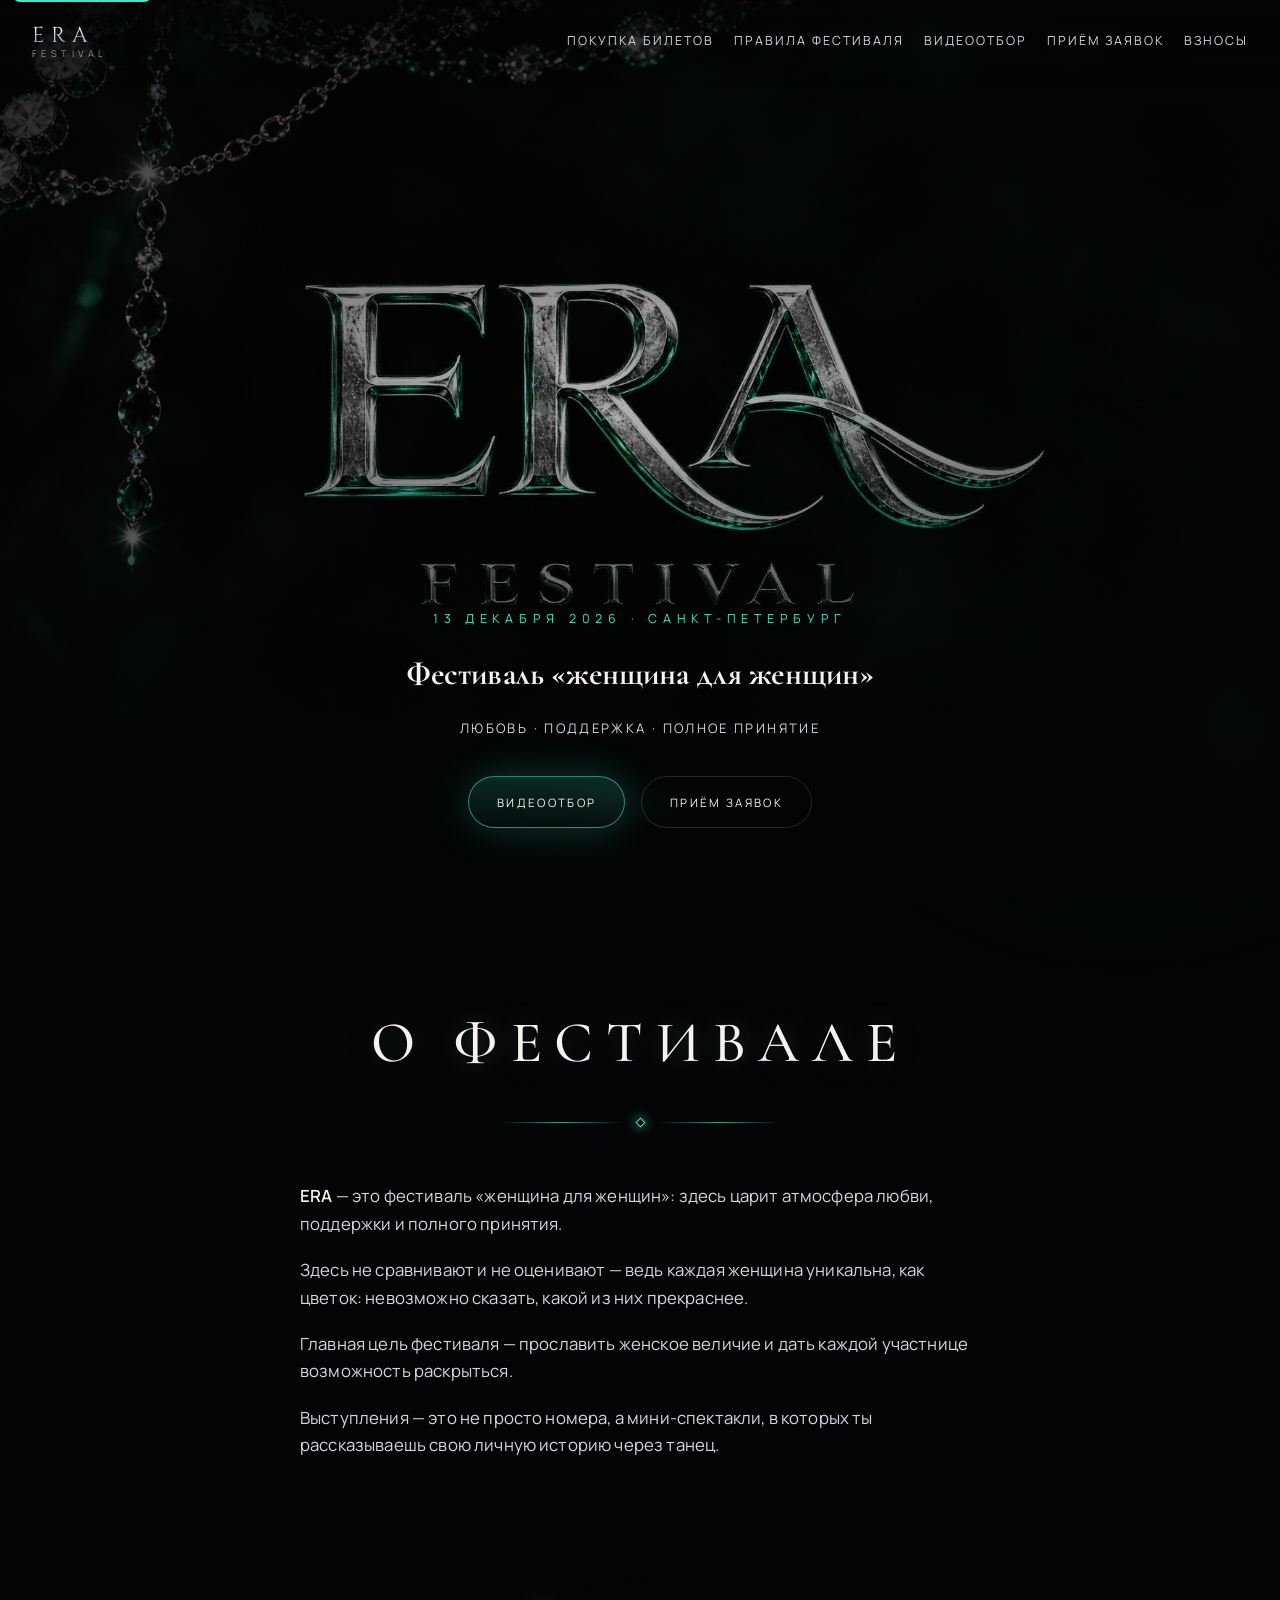
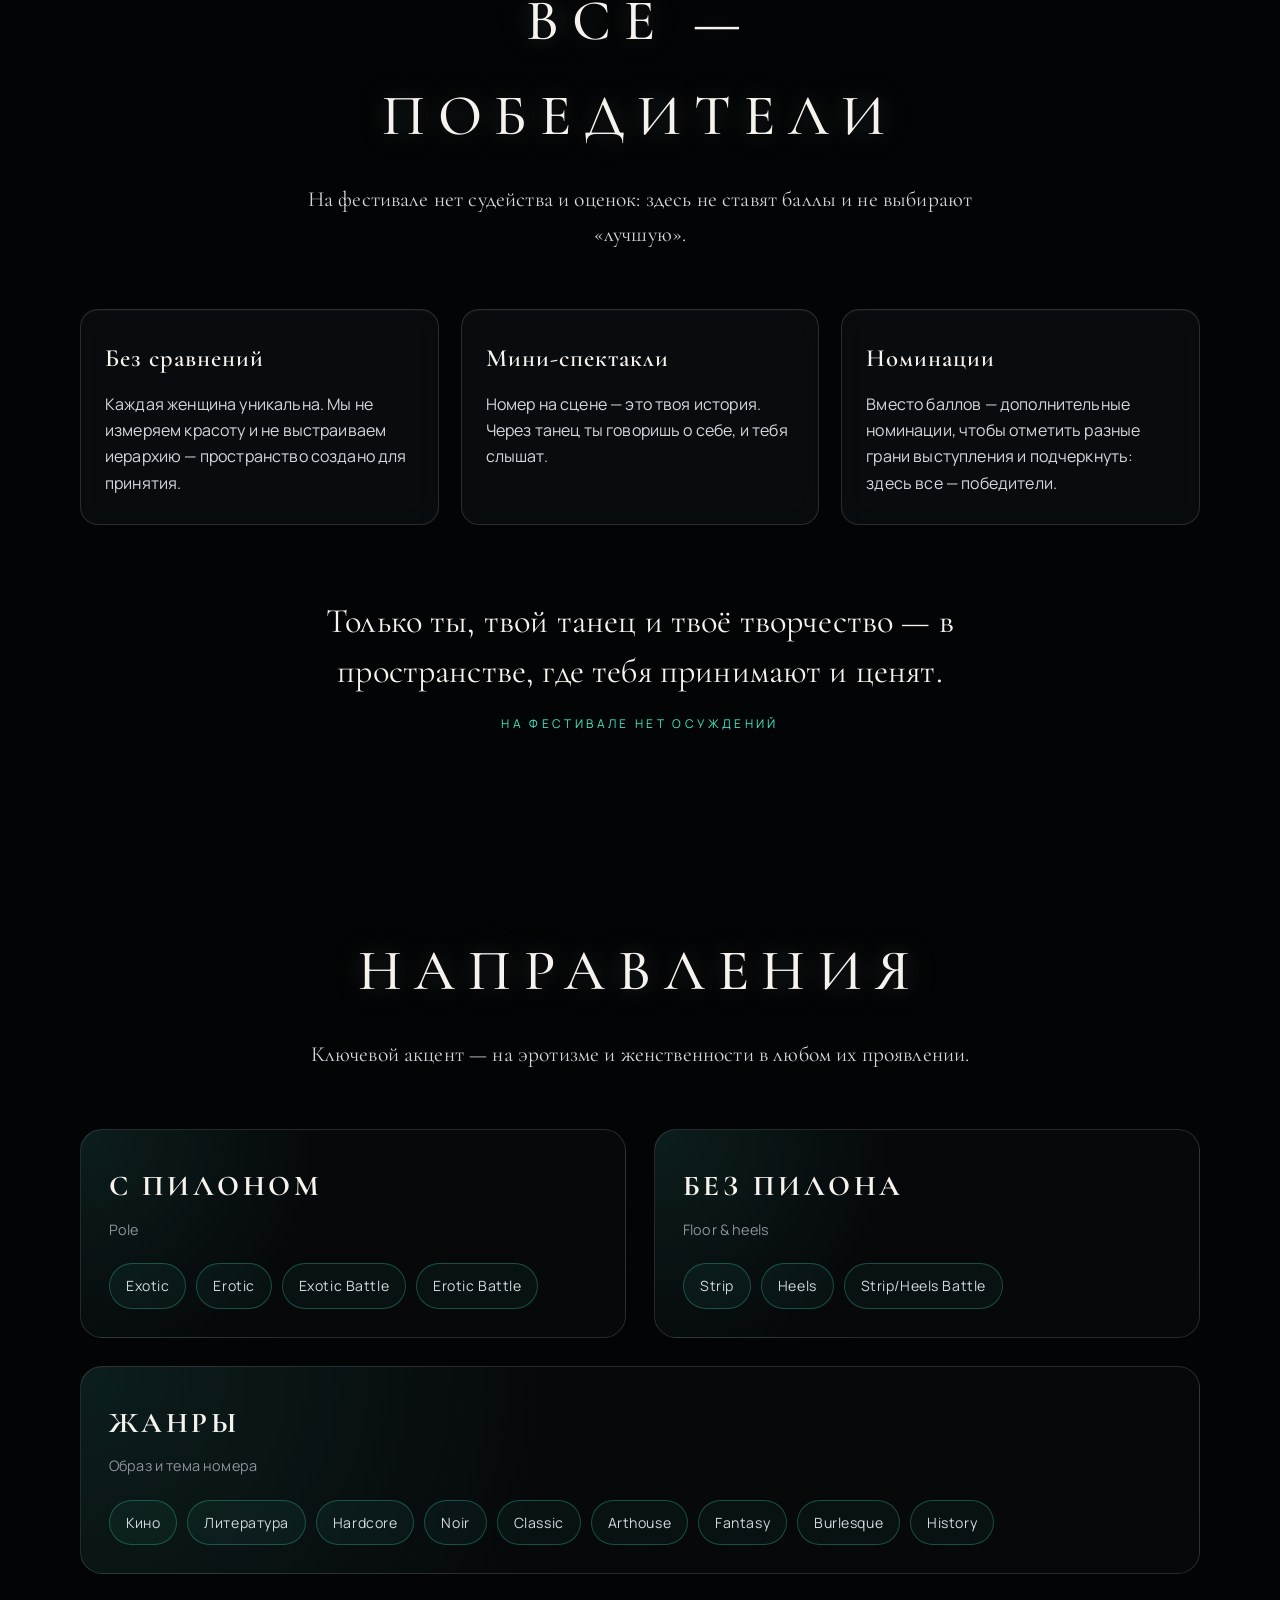
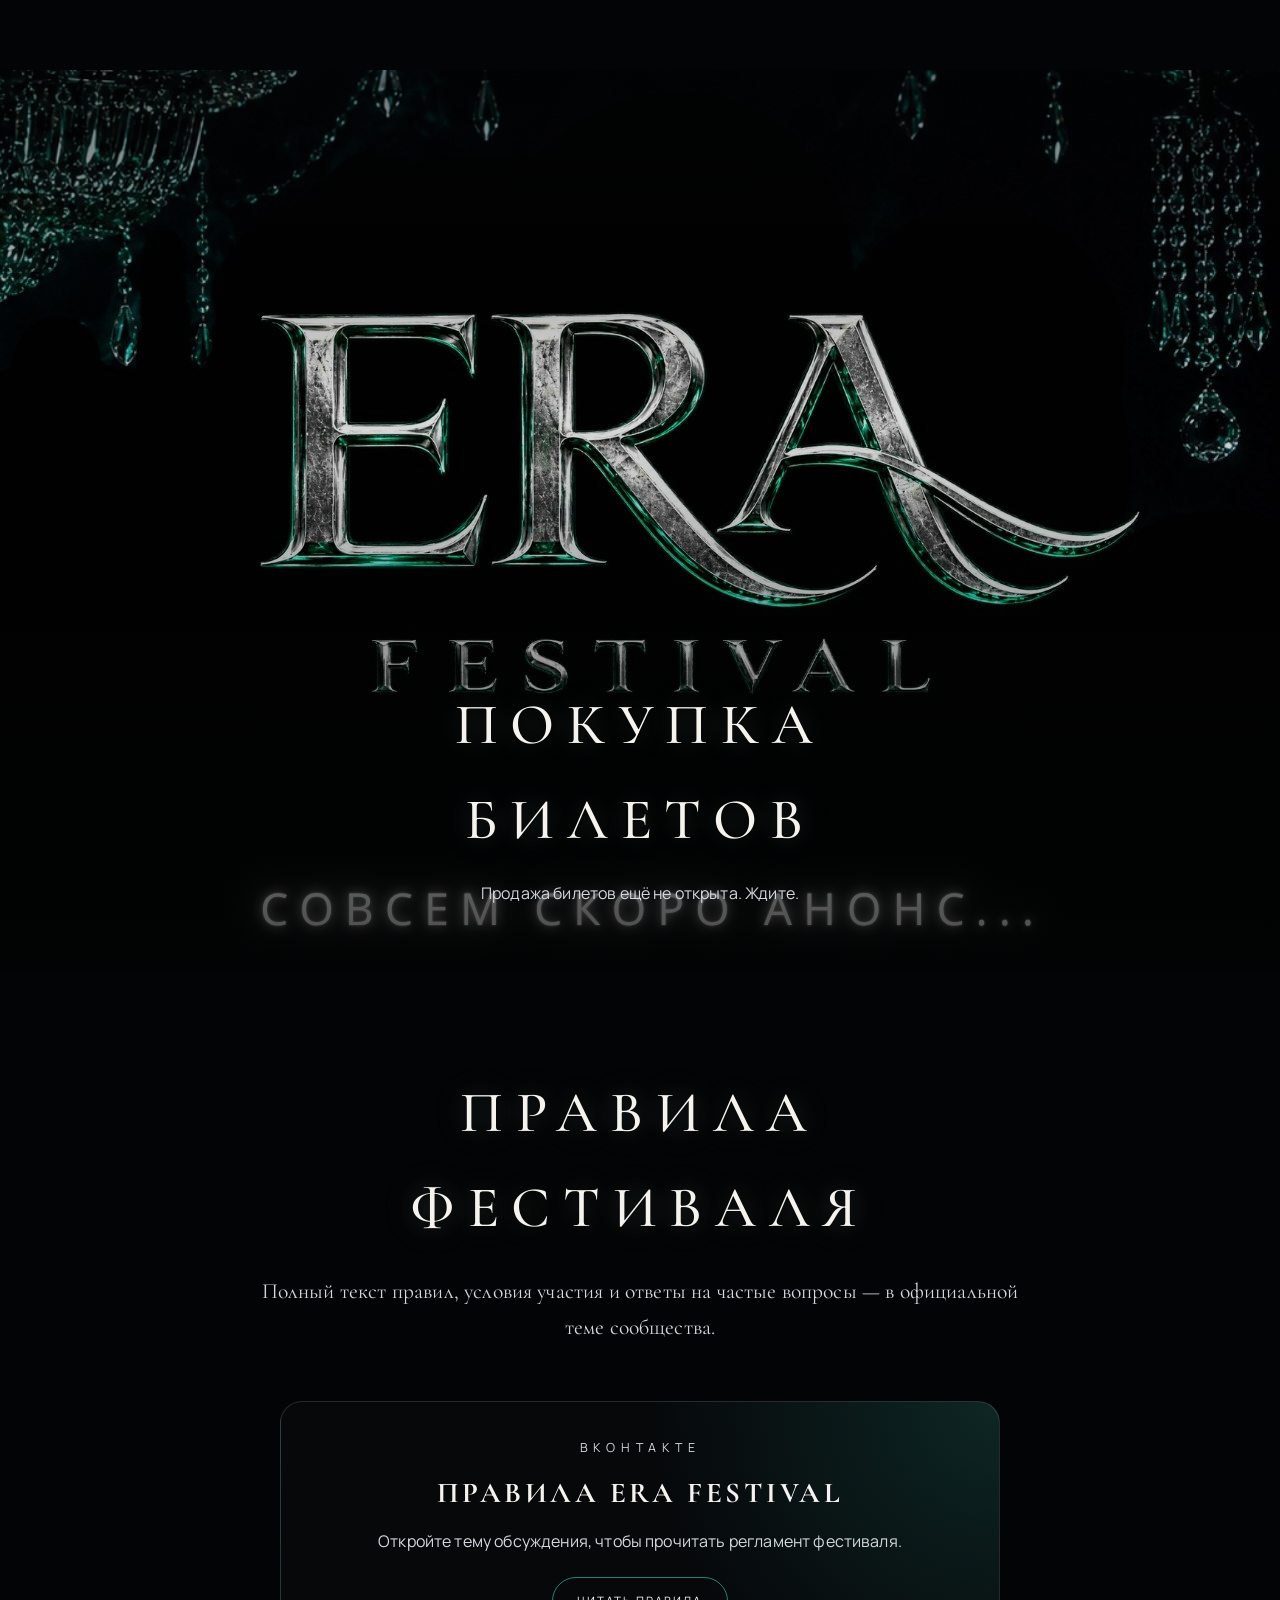
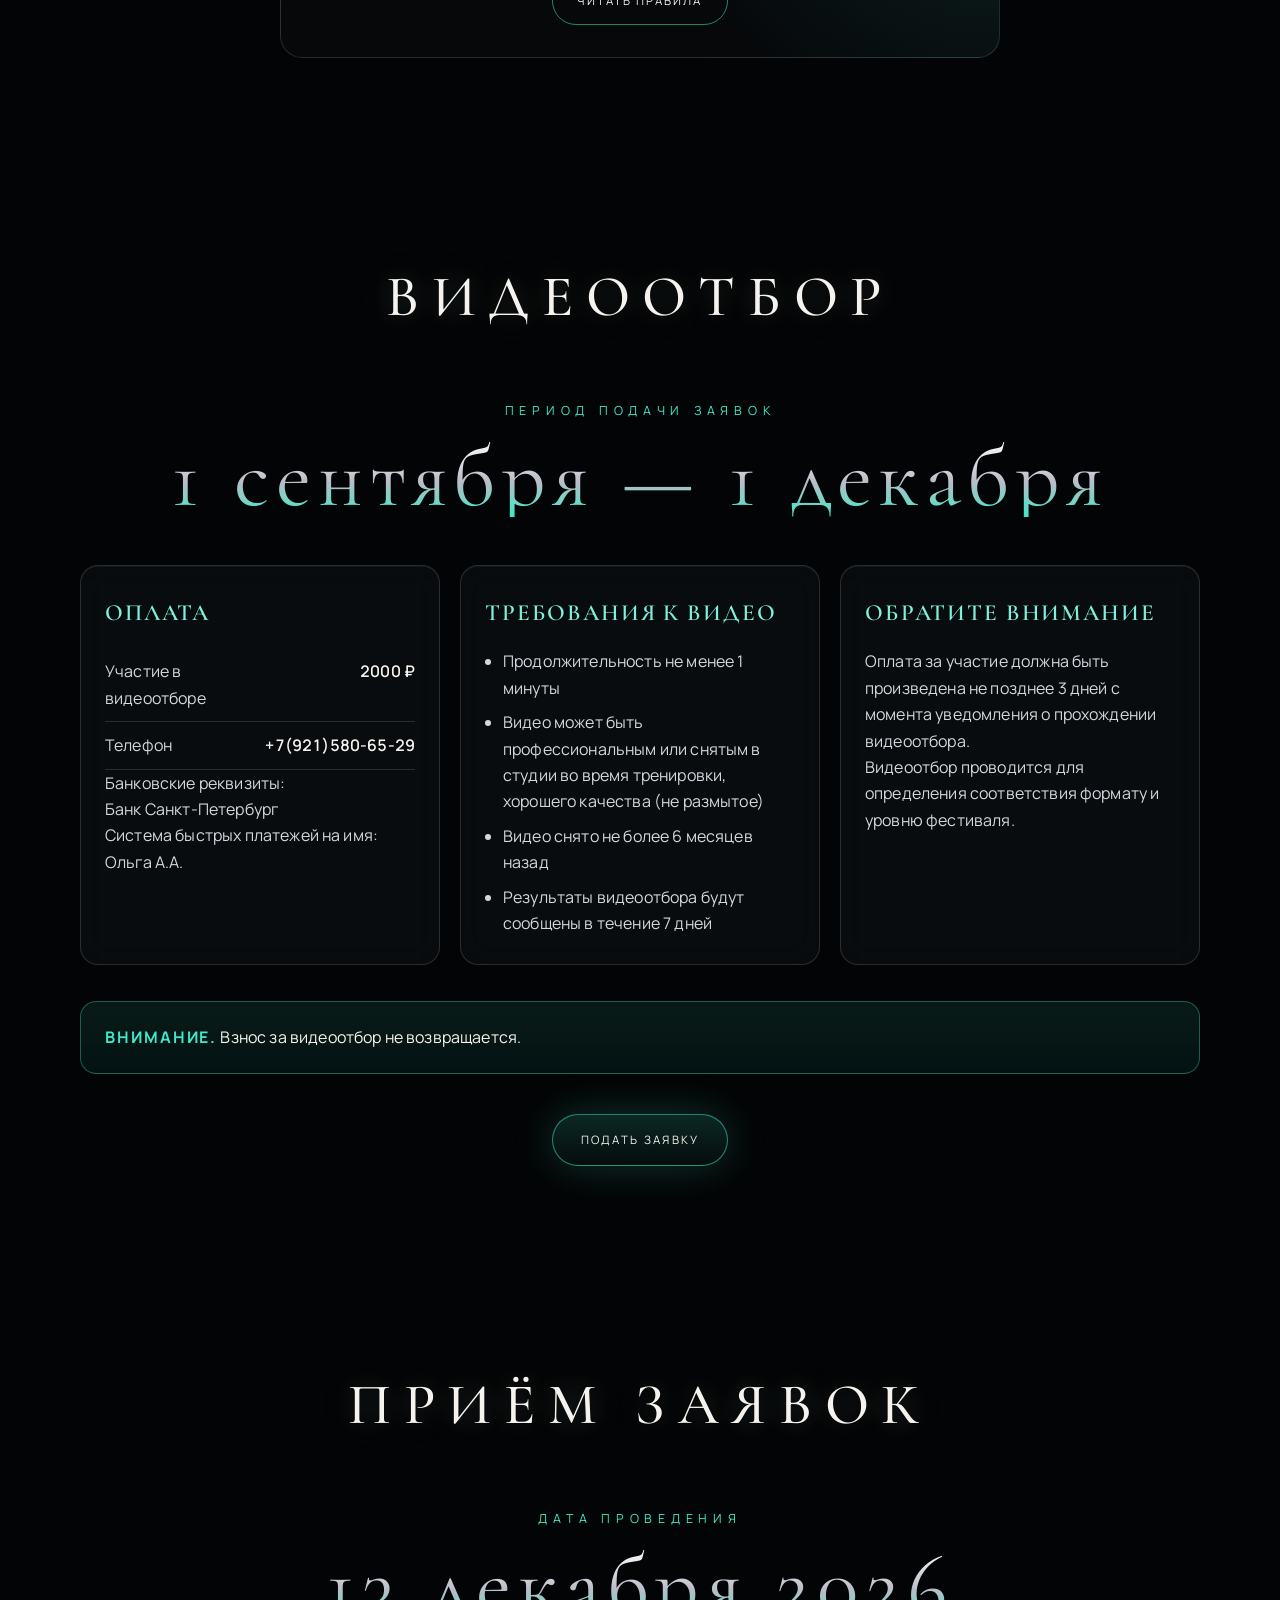
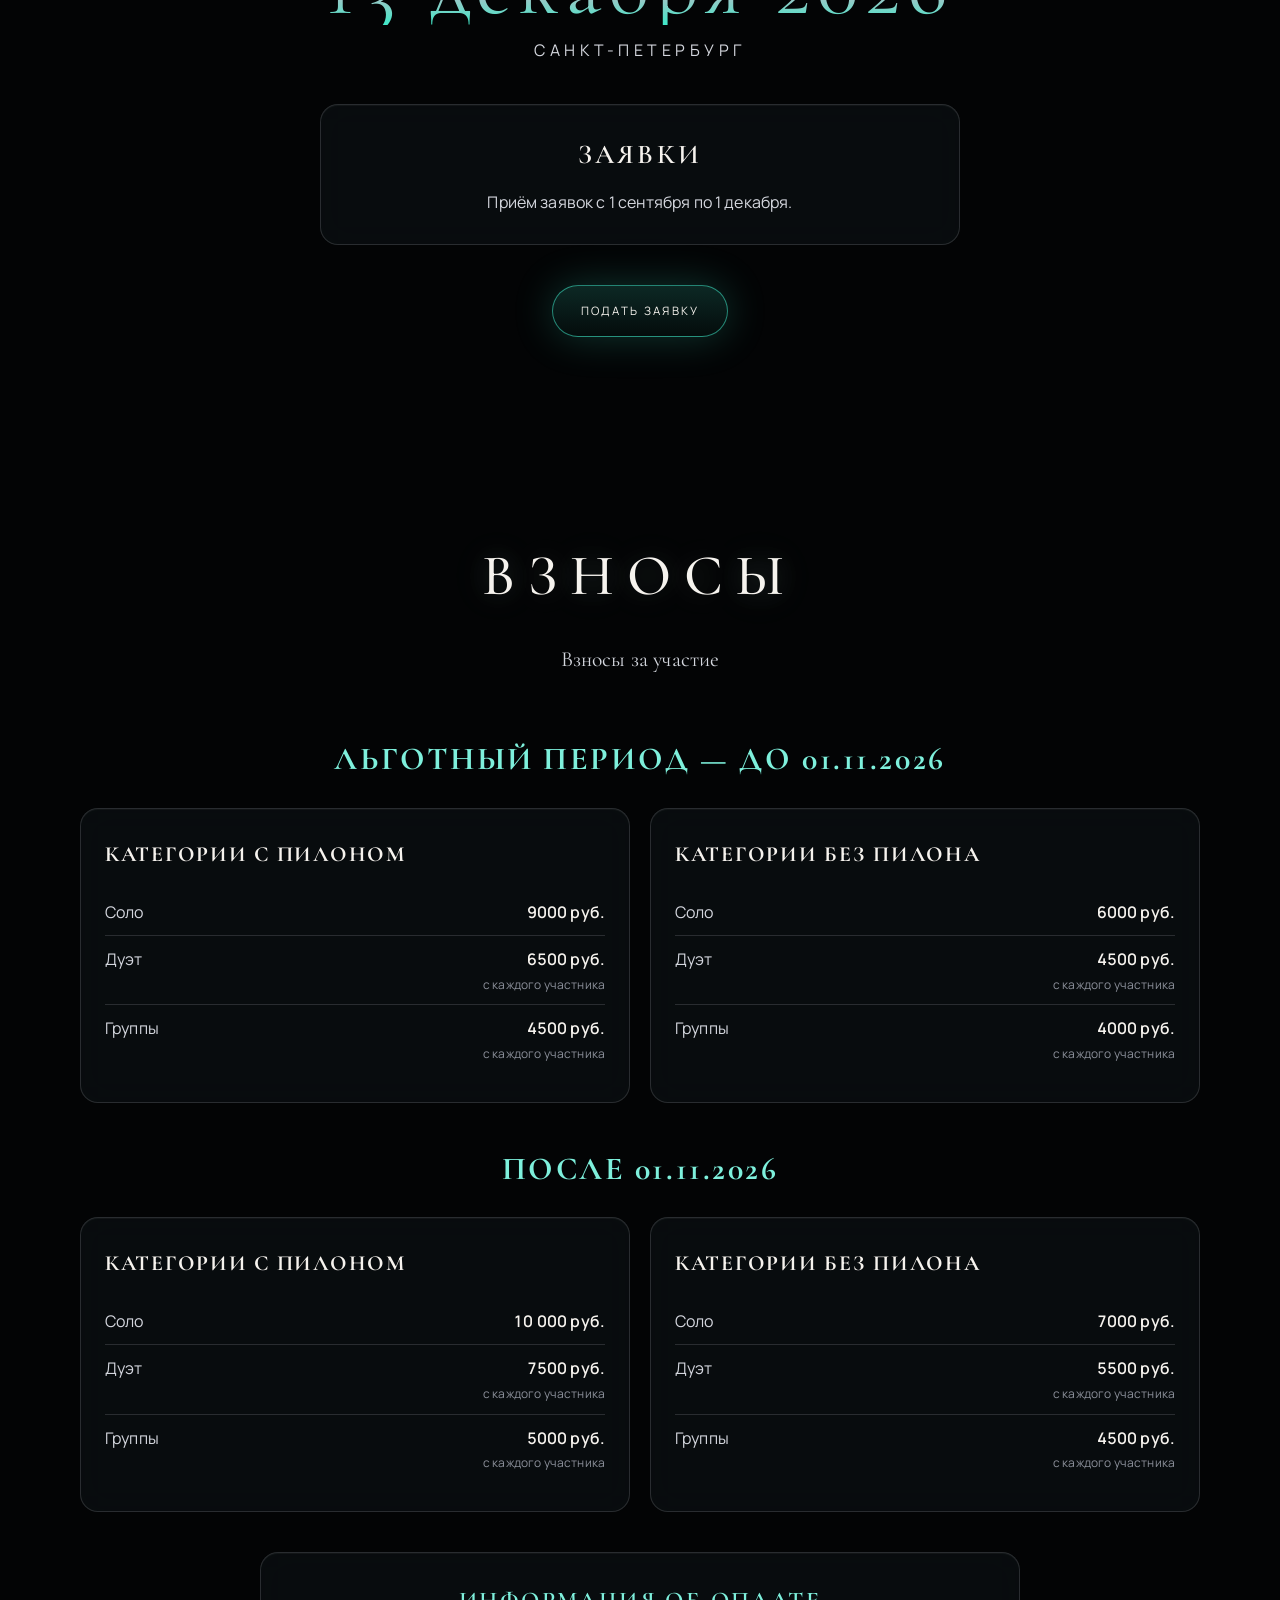
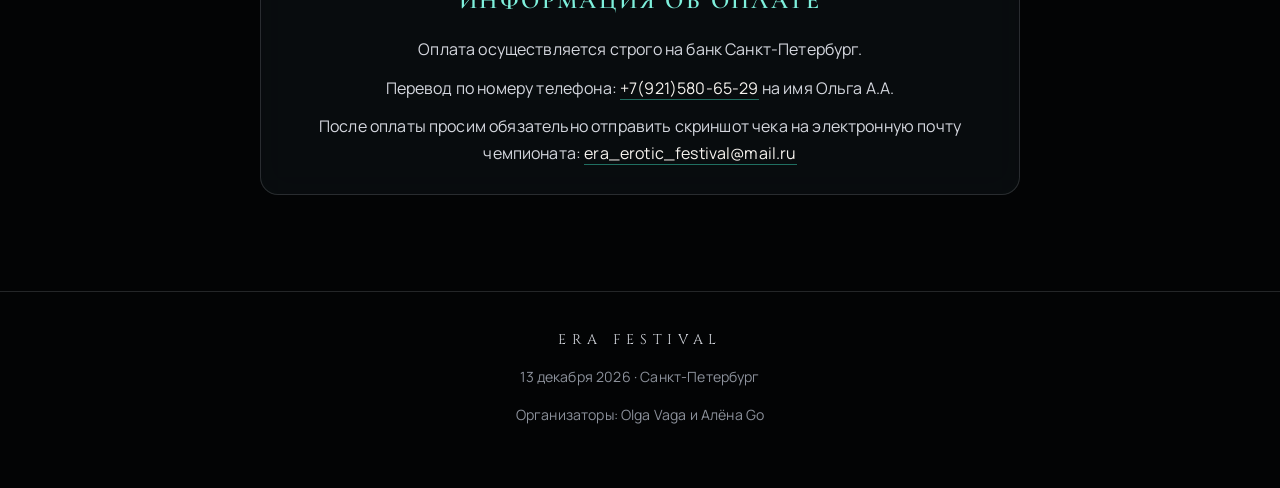
==== commit 1a067206: "fix date" ====
--- a/index.html
+++ b/index.html
@@ -245,7 +245,7 @@
         </div>
 
         <div class="fee-period">
-          <h3>Льготный период — до 01.11.2026 г</h3>
+          <h3>Льготный период — до 01.11.2026</h3>
           <div class="fees-grid">
             <article class="card">
               <h4>Категории с пилоном</h4>
@@ -263,7 +263,7 @@
         </div>
 
         <div class="fee-period">
-          <h3>После 01.11.2026 г</h3>
+          <h3>После 01.11.2026</h3>
           <div class="fees-grid">
             <article class="card">
               <h4>Категории с пилоном</h4>
